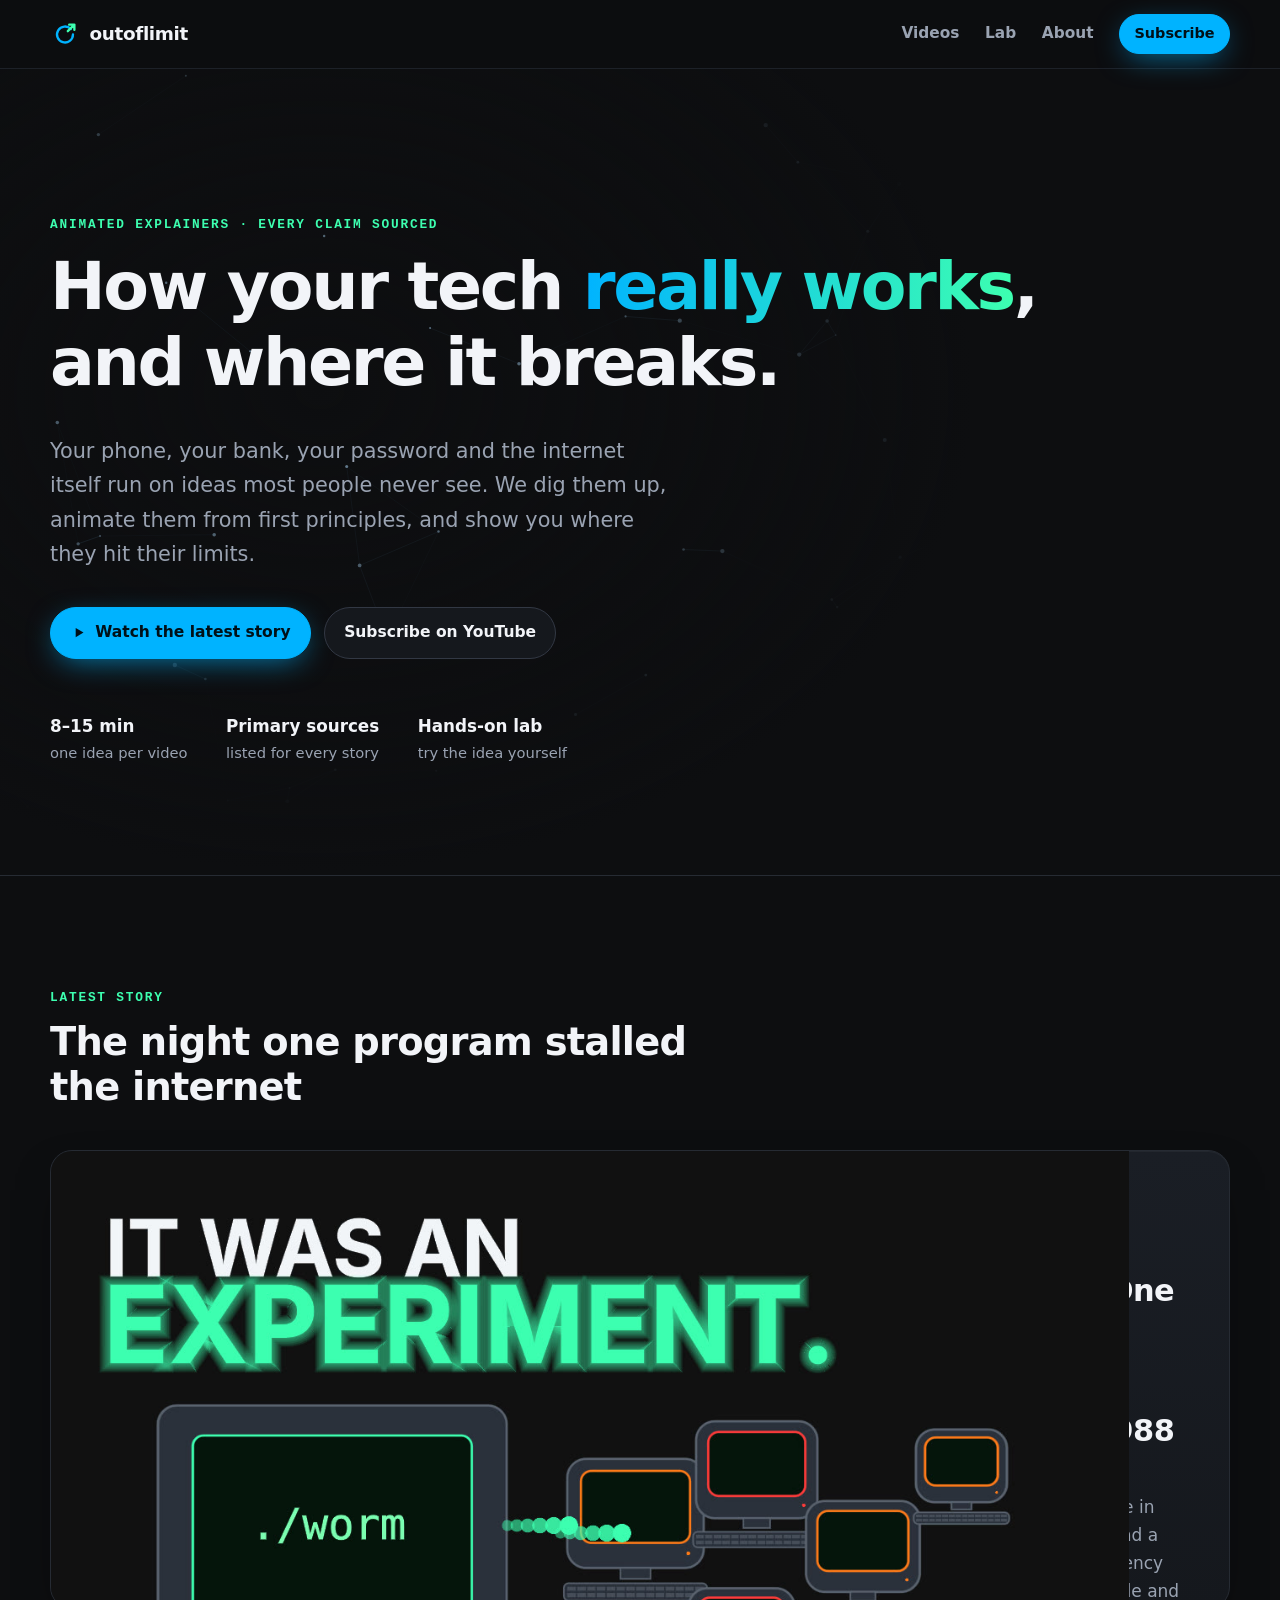
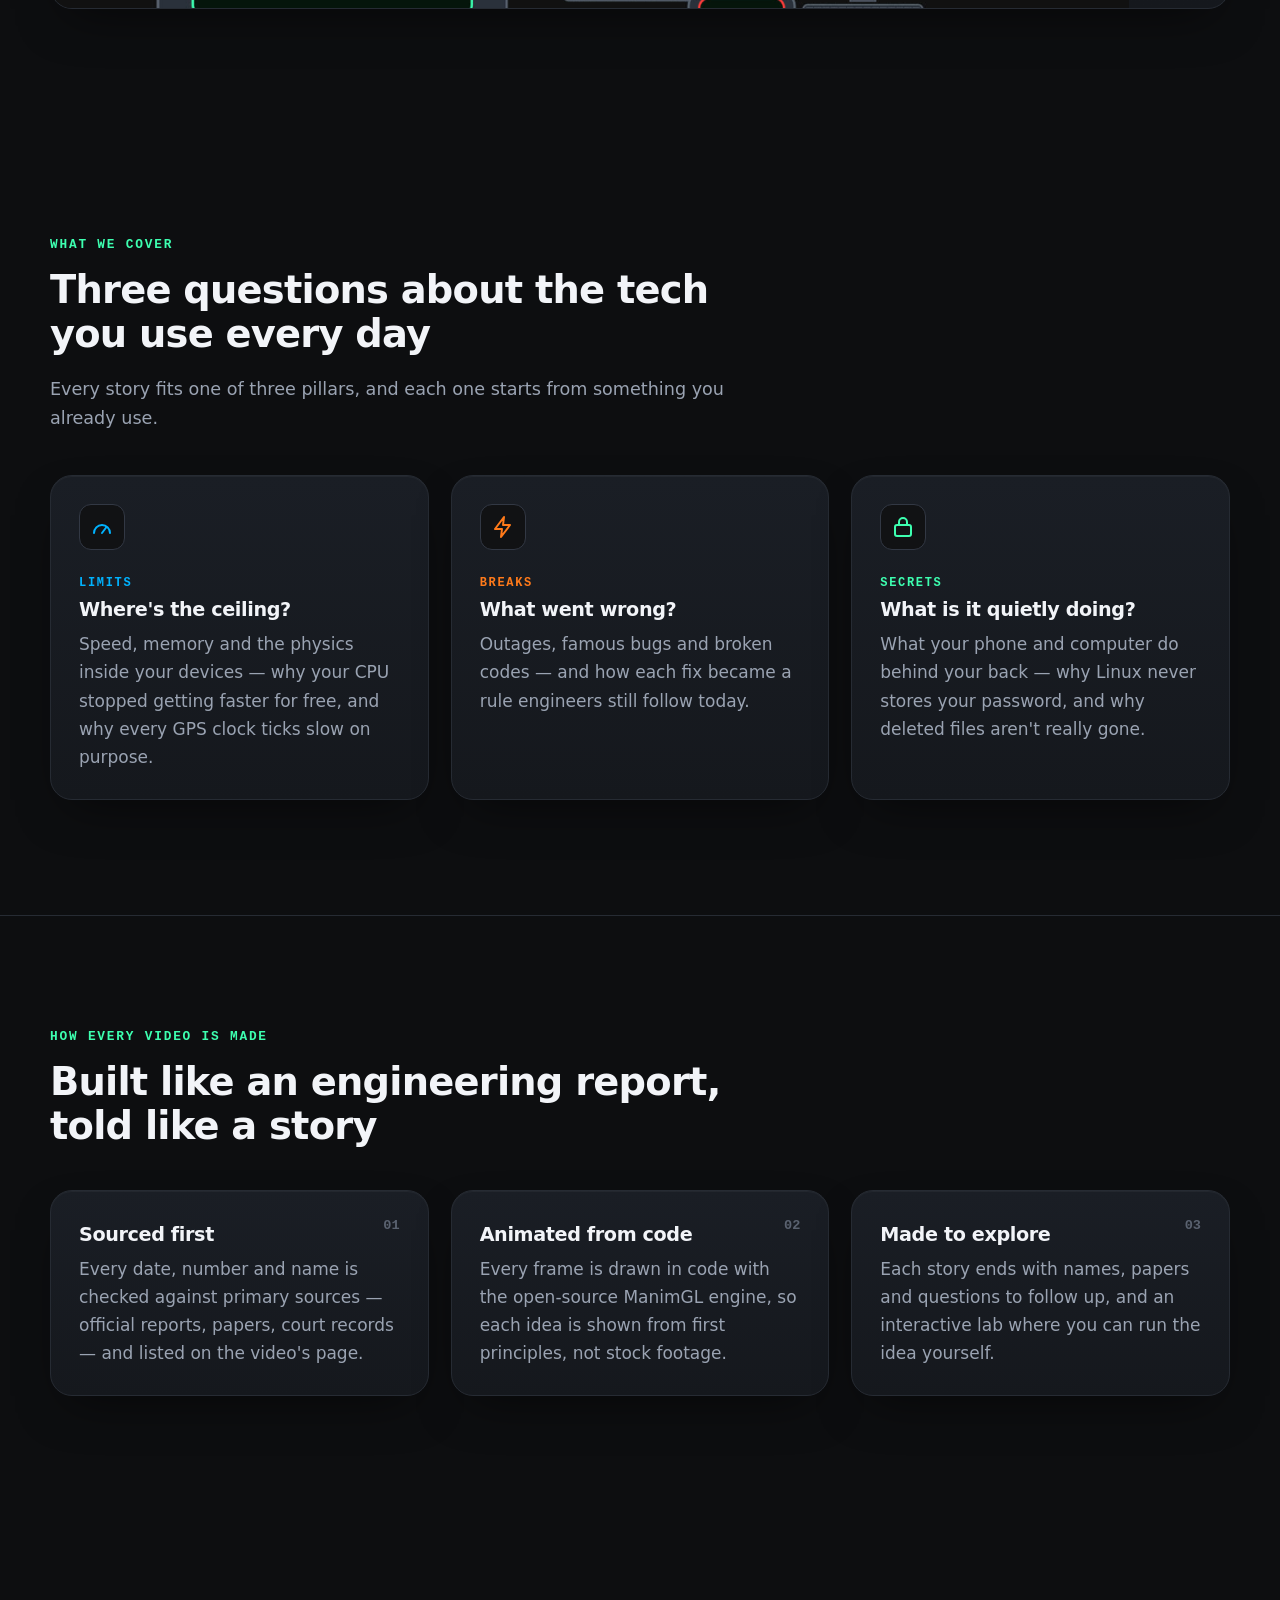
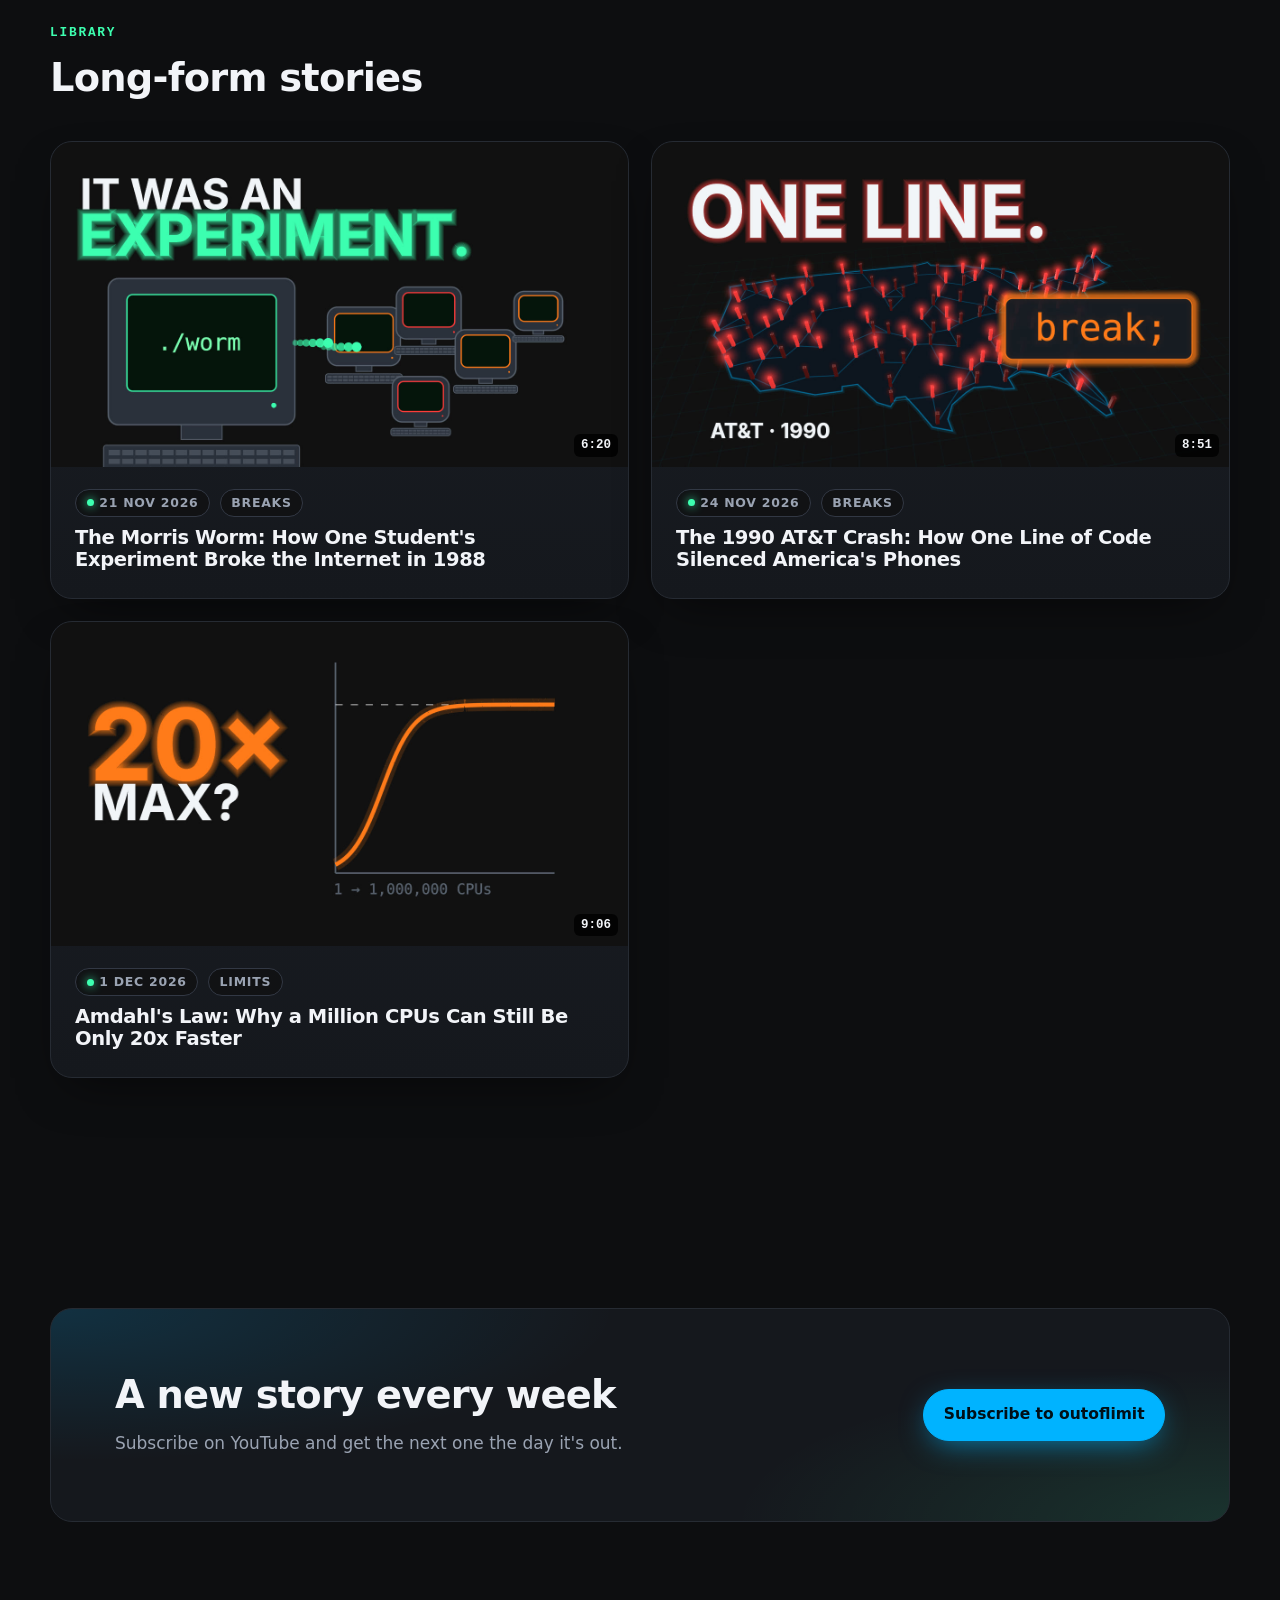
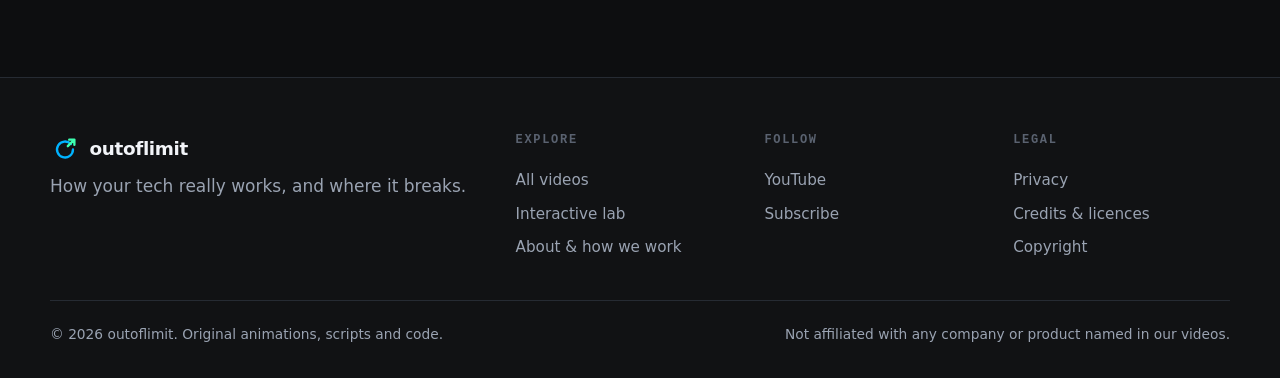
==== index.html @ a631a6a4 "Publish site" ====
<!doctype html>
<html lang="en">
  <head>
    <meta charset="UTF-8" />
    <meta name="viewport" content="width=device-width, initial-scale=1.0" />
    <title>outoflimit — How your tech really works, and where it breaks</title>
    <meta name="description" content="Animated explainers on the hidden ideas inside everyday technology: the limits, the famous breaks and the secrets your phone and computer keep. Every claim sourced." />
    <link rel="canonical" href="https://www.outoflimit.com/" />
    <link rel="icon" type="image/svg+xml" href="/favicon.svg" />
    <meta name="theme-color" content="#0d0e10" />
    <meta property="og:type" content="website" />
    <meta property="og:site_name" content="outoflimit" />
    <meta property="og:title" content="outoflimit — How your tech really works, and where it breaks" />
    <meta property="og:description" content="Animated explainers on the hidden ideas inside everyday technology. Every claim sourced." />
    <meta property="og:url" content="https://www.outoflimit.com/" />
    <meta property="og:image" content="https://www.outoflimit.com/img/morris-worm.jpg" />
    <meta name="twitter:card" content="summary_large_image" />
    <script type="application/ld+json">
      {"@context":"https://schema.org","@type":"Organization","name":"outoflimit","url":"https://www.outoflimit.com/","logo":"https://www.outoflimit.com/favicon.svg","sameAs":["https://www.youtube.com/@outoflimit-w5o"]}
    </script>
    <script type="module" crossorigin src="/assets/home-HXgfyc0m.js"></script>
    <link rel="modulepreload" crossorigin href="/assets/main-CP2kSuSw.js">
    <link rel="stylesheet" crossorigin href="/assets/main-CrU2tUvH.css">
  </head>
  <body data-section="home">
    <a class="skip" href="#main">Skip to content</a>
<header class="site-header">
  <div class="wrap header-row">
    <a class="brand" href="/" aria-label="outoflimit home">
      <svg class="brand-mark" viewBox="0 0 64 64" aria-hidden="true">
        <path d="M44.5 21.5A17 17 0 1 0 49 33" fill="none" stroke="currentColor" stroke-width="5" stroke-linecap="round"/>
        <path d="M38 26 52 12M41 12h11v11" fill="none" stroke="var(--mint)" stroke-width="5" stroke-linecap="round" stroke-linejoin="round"/>
      </svg>
      <span>outoflimit</span>
    </a>
    <button class="nav-toggle" aria-expanded="false" aria-controls="site-nav" aria-label="Menu">
      <span></span><span></span>
    </button>
    <nav id="site-nav" class="site-nav" aria-label="Main">
      <a href="/videos/" data-nav="videos">Videos</a>
      <a href="/videos/morris-worm/#lab" data-nav="lab">Lab</a>
      <a href="/about/" data-nav="about">About</a>
      <a class="btn btn-sm btn-primary" href="https://www.youtube.com/@outoflimit-w5o?sub_confirmation=1" rel="noopener" target="_blank">Subscribe</a>
    </nav>
  </div>
</header>

    <main id="main">
      <section class="hero">
        <canvas aria-hidden="true"></canvas>
        <div class="wrap">
          <span class="eyebrow">Animated explainers · Every claim sourced</span>
          <h1>How your tech <span class="accent">really works</span>,<br />and where it breaks.</h1>
          <p class="lead">Your phone, your bank, your password and the internet itself run on ideas most people never see. We dig them up, animate them from first principles, and show you where they hit their limits.</p>
          <div class="actions">
            <a class="btn btn-primary" href="/videos/morris-worm/">
              <svg viewBox="0 0 24 24" fill="currentColor" aria-hidden="true"><path d="M8 5.5v13l11-6.5z"/></svg>
              Watch the latest story
            </a>
            <a class="btn" href="https://www.youtube.com/@outoflimit-w5o?sub_confirmation=1" rel="noopener" target="_blank">Subscribe on YouTube</a>
          </div>
          <div class="hero-meta">
            <div><strong>8–15 min</strong>one idea per video</div>
            <div><strong>Primary sources</strong>listed for every story</div>
            <div><strong>Hands-on lab</strong>try the idea yourself</div>
          </div>
        </div>
      </section>

      <section class="divider" aria-labelledby="latest-h">
        <div class="wrap">
          <div class="section-head reveal">
            <span class="eyebrow">Latest story</span>
            <h2 id="latest-h">The night one program stalled the internet</h2>
          </div>
          <a class="card video-card feature reveal" href="/videos/morris-worm/">
            <div class="thumb">
              <img src="/img/morris-worm.jpg" width="1280" height="720" alt="Animated 1988 computer terminal spreading copies of the Morris worm across a network" />
              <span class="duration">6:20</span>
            </div>
            <div class="body">
              <div class="meta">
                <span class="chip"><span class="dot"></span><span data-release="2026-11-20T20:30:00Z" data-before="Premieres Fri 21 Nov" data-after="New">New</span></span>
                <span class="chip">Breaks</span>
              </div>
              <h3>The Morris Worm: How One Student's Experiment Broke the Internet in 1988</h3>
              <p>Four ways in, one careful-sounding rule — "one time in seven, stay anyway" — and a night that gave us emergency response teams, safer code and a new law.</p>
              <span class="btn btn-sm" style="align-self:flex-start">Read, watch &amp; try the simulator →</span>
            </div>
          </a>
        </div>
      </section>

      <section aria-labelledby="pillars-h">
        <div class="wrap">
          <div class="section-head reveal">
            <span class="eyebrow">What we cover</span>
            <h2 id="pillars-h">Three questions about the tech you use every day</h2>
            <p>Every story fits one of three pillars, and each one starts from something you already use.</p>
          </div>
          <div class="grid grid-3">
            <article class="card pillar-limits reveal">
              <div class="icon"><svg viewBox="0 0 24 24" fill="none" stroke="currentColor" stroke-width="2" stroke-linecap="round" aria-hidden="true"><path d="M4 18a8 8 0 1 1 16 0"/><path d="M12 18l4.5-6"/></svg></div>
              <span class="pillar-tag">Limits</span>
              <h3>Where's the ceiling?</h3>
              <p>Speed, memory and the physics inside your devices — why your CPU stopped getting faster for free, and why every GPS clock ticks slow on purpose.</p>
            </article>
            <article class="card pillar-breaks reveal">
              <div class="icon"><svg viewBox="0 0 24 24" fill="none" stroke="currentColor" stroke-width="2" stroke-linecap="round" stroke-linejoin="round" aria-hidden="true"><path d="M13 2 4 14h7l-1 8 9-12h-7z"/></svg></div>
              <span class="pillar-tag">Breaks</span>
              <h3>What went wrong?</h3>
              <p>Outages, famous bugs and broken codes — and how each fix became a rule engineers still follow today.</p>
            </article>
            <article class="card pillar-secrets reveal">
              <div class="icon"><svg viewBox="0 0 24 24" fill="none" stroke="currentColor" stroke-width="2" stroke-linecap="round" stroke-linejoin="round" aria-hidden="true"><rect x="4" y="10" width="16" height="11" rx="2"/><path d="M8 10V7a4 4 0 0 1 8 0v3"/></svg></div>
              <span class="pillar-tag">Secrets</span>
              <h3>What is it quietly doing?</h3>
              <p>What your phone and computer do behind your back — why Linux never stores your password, and why deleted files aren't really gone.</p>
            </article>
          </div>
        </div>
      </section>

      <section class="divider" aria-labelledby="method-h">
        <div class="wrap">
          <div class="section-head reveal">
            <span class="eyebrow">How every video is made</span>
            <h2 id="method-h">Built like an engineering report, told like a story</h2>
          </div>
          <div class="grid grid-3 steps">
            <article class="card reveal">
              <h3>Sourced first</h3>
              <p>Every date, number and name is checked against primary sources — official reports, papers, court records — and listed on the video's page.</p>
            </article>
            <article class="card reveal">
              <h3>Animated from code</h3>
              <p>Every frame is drawn in code with the open-source ManimGL engine, so each idea is shown from first principles, not stock footage.</p>
            </article>
            <article class="card reveal">
              <h3>Made to explore</h3>
              <p>Each story ends with names, papers and questions to follow up, and an interactive lab where you can run the idea yourself.</p>
            </article>
          </div>
        </div>
      </section>

      <section aria-labelledby="library-h">
        <div class="wrap">
          <div class="section-head reveal">
            <span class="eyebrow">Library</span>
            <h2 id="library-h">Long-form stories</h2>
          </div>
          <div class="grid grid-2">
            <a class="card video-card reveal" href="/videos/morris-worm/">
              <div class="thumb"><img src="/img/morris-worm.jpg" width="1280" height="720" alt="The Morris Worm thumbnail" loading="lazy" /><span class="duration">6:20</span></div>
              <div class="body">
                <div class="meta"><span class="chip"><span class="dot"></span><span data-release="2026-11-20T20:30:00Z" data-before="Premieres Fri 21 Nov" data-after="21 Nov 2026">21 Nov 2026</span></span><span class="chip">Breaks</span></div>
                <h3>The Morris Worm: How One Student's Experiment Broke the Internet in 1988</h3>
              </div>
            </a>
            <a class="card video-card reveal" href="/videos/att-1990-crash/">
              <div class="thumb"><img src="/img/att-1990-crash.jpg" width="1280" height="720" alt="The 1990 AT&amp;T crash thumbnail" loading="lazy" /><span class="duration">8:51</span></div>
              <div class="body">
                <div class="meta"><span class="chip"><span class="dot"></span><span data-release="2026-11-23T20:30:00Z" data-before="Premieres Tue 24 Nov" data-after="24 Nov 2026">24 Nov 2026</span></span><span class="chip">Breaks</span></div>
                <h3>The 1990 AT&amp;T Crash: How One Line of Code Silenced America's Phones</h3>
              </div>
            </a>
            <a class="card video-card reveal" href="/videos/amdahl-gustafson/">
              <div class="thumb"><img src="/img/amdahl-gustafson.jpg" width="1280" height="720" alt="Amdahl's Law thumbnail: 20x max?" loading="lazy" /><span class="duration">9:06</span></div>
              <div class="body">
                <div class="meta"><span class="chip"><span class="dot"></span><span data-release="2026-11-30T20:30:00Z" data-before="Premieres Tue 1 Dec" data-after="1 Dec 2026">1 Dec 2026</span></span><span class="chip">Limits</span></div>
                <h3>Amdahl's Law: Why a Million CPUs Can Still Be Only 20x Faster</h3>
              </div>
            </a>
          </div>
        </div>
      </section>

      <section>
        <div class="wrap">
          <div class="cta-band reveal">
            <div>
              <h2>A new story every week</h2>
              <p>Subscribe on YouTube and get the next one the day it's out.</p>
            </div>
            <a class="btn btn-primary" href="https://www.youtube.com/@outoflimit-w5o?sub_confirmation=1" rel="noopener" target="_blank">Subscribe to outoflimit</a>
          </div>
        </div>
      </section>
    </main>
    <footer class="site-footer">
  <div class="wrap footer-grid">
    <div>
      <a class="brand" href="/">
        <svg class="brand-mark" viewBox="0 0 64 64" aria-hidden="true">
          <path d="M44.5 21.5A17 17 0 1 0 49 33" fill="none" stroke="currentColor" stroke-width="5" stroke-linecap="round"/>
          <path d="M38 26 52 12M41 12h11v11" fill="none" stroke="var(--mint)" stroke-width="5" stroke-linecap="round" stroke-linejoin="round"/>
        </svg>
        <span>outoflimit</span>
      </a>
      <p class="muted">How your tech really works, and where it breaks.</p>
    </div>
    <nav aria-label="Explore">
      <h2 class="footer-h">Explore</h2>
      <a href="/videos/">All videos</a>
      <a href="/videos/morris-worm/#lab">Interactive lab</a>
      <a href="/about/">About &amp; how we work</a>
    </nav>
    <nav aria-label="Follow">
      <h2 class="footer-h">Follow</h2>
      <a href="https://www.youtube.com/@outoflimit-w5o" rel="noopener" target="_blank">YouTube</a>
      <a href="https://www.youtube.com/@outoflimit-w5o?sub_confirmation=1" rel="noopener" target="_blank">Subscribe</a>
    </nav>
    <nav aria-label="Legal">
      <h2 class="footer-h">Legal</h2>
      <a href="/legal/#privacy">Privacy</a>
      <a href="/legal/#credits">Credits &amp; licences</a>
      <a href="/legal/#copyright">Copyright</a>
    </nav>
  </div>
  <div class="wrap footer-base">
    <span>© <span data-year>2026</span> outoflimit. Original animations, scripts and code.</span>
    <span class="muted">Not affiliated with any company or product named in our videos.</span>
  </div>
</footer>

  </body>
</html>
---- assets/main-CrU2tUvH.css ----
:root{--bg:#0d0e10;--bg-2:#111214;--panel:#15181d;--panel-2:#1a1e25;--line:#262b33;--line-2:#323844;--text:#f2f4f8;--muted:#9aa3b2;--dim:#5a6270;--blue:#00b3ff;--orange:#ff7a1a;--mint:#3dffb0;--brass:#d4a64a;--red:#ff4d5e;--radius:14px;--radius-lg:22px;--wrap:1180px;--font:Inter, ui-sans-serif, system-ui, -apple-system, "Segoe UI", Roboto, "Helvetica Neue", Arial, sans-serif;--mono:ui-monospace, "SF Mono", "Cascadia Code", "Segoe UI Mono", Menlo, Consolas, monospace;--shadow:0 1px 0 #ffffff0a inset, 0 20px 50px -20px #0009;--lightningcss-light: ;--lightningcss-dark:initial;color-scheme:dark}*,:before,:after{box-sizing:border-box}html{scroll-behavior:smooth;-webkit-text-size-adjust:100%}@media (prefers-reduced-motion:reduce){html{scroll-behavior:auto}}body{background:var(--bg);color:var(--text);font:400 17px/1.65 var(--font);-webkit-font-smoothing:antialiased;text-rendering:optimizelegibility;margin:0}img{max-width:100%;height:auto;display:block}a{color:inherit;-webkit-text-decoration-color:color-mix(in srgb, var(--blue) 60%, transparent);text-decoration-color:color-mix(in srgb, var(--blue) 60%, transparent);text-underline-offset:3px}a:hover{color:var(--blue)}:focus-visible{outline:2px solid var(--blue);outline-offset:3px;border-radius:6px}h1,h2,h3{letter-spacing:-.02em;margin:0 0 .5em;line-height:1.15}h1{letter-spacing:-.035em;font-size:clamp(2.3rem,5.2vw,4.2rem);font-weight:800}h2{font-size:clamp(1.7rem,3vw,2.4rem);font-weight:750}h3{font-size:1.2rem;font-weight:700}p{margin:0 0 1em}.muted{color:var(--muted)}.wrap{width:min(100% - 40px, var(--wrap));margin-inline:auto}.narrow{width:min(100% - 40px,760px);margin-inline:auto}.skip{background:var(--blue);color:#000;z-index:100;border-radius:8px;padding:8px 14px;position:absolute;top:8px;left:-999px}.skip:focus{left:12px}.btn{border:1px solid var(--line-2);background:var(--panel);color:var(--text);cursor:pointer;border-radius:999px;align-items:center;gap:.5em;padding:.8em 1.25em;font-size:.97rem;font-weight:650;text-decoration:none;transition:transform .15s,background .15s,border-color .15s,box-shadow .15s;display:inline-flex}.btn:hover{color:var(--text);border-color:var(--dim);transform:translateY(-1px)}.btn-primary{background:var(--blue);border-color:var(--blue);color:#001018;box-shadow:0 8px 30px -8px color-mix(in srgb, var(--blue) 70%, transparent)}.btn-primary:hover{color:#001018;background:#33c4ff}.btn-sm{padding:.5em 1em;font-size:.9rem}.btn svg{width:1.1em;height:1.1em}.chip{font:600 .78rem/1 var(--font);letter-spacing:.06em;text-transform:uppercase;border:1px solid var(--line-2);color:var(--muted);background:var(--bg-2);border-radius:999px;align-items:center;gap:.45em;padding:.55em .85em;display:inline-flex}.chip .dot{background:var(--mint);width:7px;height:7px;box-shadow:0 0 10px var(--mint);border-radius:50%}.chip.is-soon .dot{background:var(--orange);box-shadow:0 0 10px var(--orange)}.eyebrow{font:700 .8rem/1 var(--mono);letter-spacing:.14em;text-transform:uppercase;color:var(--mint);margin-bottom:1rem;display:block}.site-header{z-index:50;background:color-mix(in srgb, var(--bg) 78%, transparent);-webkit-backdrop-filter:saturate(140%)blur(14px);border-bottom:1px solid color-mix(in srgb, var(--line) 70%, transparent);position:sticky;top:0}.header-row{justify-content:space-between;align-items:center;height:68px;display:flex}.brand{letter-spacing:-.02em;color:var(--text);align-items:center;gap:.6rem;font-size:1.15rem;font-weight:800;text-decoration:none;display:inline-flex}.brand:hover{color:var(--text)}.brand-mark{width:30px;height:30px;color:var(--blue)}.site-nav{align-items:center;gap:1.6rem;display:flex}.site-nav a:not(.btn){color:var(--muted);font-size:.96rem;font-weight:600;text-decoration:none}.site-nav a:not(.btn):hover,.site-nav a[aria-current=page]{color:var(--text)}.nav-toggle{cursor:pointer;background:0 0;border:0;width:42px;height:42px;display:none}.nav-toggle span{background:var(--text);width:22px;height:2px;margin:6px auto;transition:transform .2s;display:block}@media (width<=760px){.nav-toggle{display:block}.site-nav{background:var(--bg);border-bottom:1px solid var(--line);flex-direction:column;align-items:stretch;gap:0;padding:8px 20px 20px;display:none;position:absolute;inset:68px 0 auto}.site-nav.open{display:flex}.site-nav a:not(.btn){border-bottom:1px solid var(--line);padding:14px 4px}.site-nav .btn{justify-content:center;margin-top:14px}.nav-toggle[aria-expanded=true] span:first-child{transform:translateY(4px)rotate(45deg)}.nav-toggle[aria-expanded=true] span:last-child{transform:translateY(-4px)rotate(-45deg)}}section{padding:clamp(64px,9vw,120px) 0}.section-head{max-width:680px;margin-bottom:2.6rem}.section-head p{color:var(--muted);font-size:1.1rem}.divider{border-top:1px solid var(--line)}.hero{isolation:isolate;padding:clamp(80px,12vw,150px) 0 clamp(70px,9vw,110px);position:relative;overflow:hidden}.hero canvas{z-index:-1;opacity:.9;width:100%;height:100%;position:absolute;inset:0}.hero:after{content:"";z-index:-1;background:radial-gradient(60% 70% at 25% 40%, transparent 0, var(--bg) 85%), linear-gradient(to bottom, transparent 60%, var(--bg));position:absolute;inset:0}.hero h1 .accent{background:linear-gradient(90deg, var(--blue), var(--mint));color:#0000;-webkit-background-clip:text;background-clip:text}.hero .lead{color:var(--muted);max-width:620px;margin:1.2rem 0 2.2rem;font-size:clamp(1.1rem,1.7vw,1.3rem)}.hero .actions{flex-wrap:wrap;gap:.8rem;display:flex}.hero-meta{color:var(--muted);flex-wrap:wrap;gap:2.4rem;margin-top:3.4rem;font-size:.92rem;display:flex}.hero-meta strong{color:var(--text);font-size:1.05rem;display:block}.grid{gap:22px;display:grid}.grid-3{grid-template-columns:repeat(3,1fr)}.grid-2{grid-template-columns:repeat(2,1fr)}@media (width<=900px){.grid-3,.grid-2{grid-template-columns:1fr}}.card{background:linear-gradient(180deg, var(--panel-2), var(--panel));border:1px solid var(--line);border-radius:var(--radius-lg);box-shadow:var(--shadow);padding:28px;position:relative}.card h3{margin-top:.3rem}.card p{color:var(--muted);margin:0}.card .icon{border:1px solid var(--line-2);background:var(--bg-2);border-radius:12px;place-items:center;width:46px;height:46px;margin-bottom:1rem;display:grid}.card .icon svg{width:24px;height:24px}.pillar-limits .icon{color:var(--blue)}.pillar-breaks .icon{color:var(--orange)}.pillar-secrets .icon{color:var(--mint)}.pillar-tag{font:700 .75rem/1 var(--mono);letter-spacing:.14em;text-transform:uppercase}.pillar-limits .pillar-tag{color:var(--blue)}.pillar-breaks .pillar-tag{color:var(--orange)}.pillar-secrets .pillar-tag{color:var(--mint)}.video-card{color:var(--text);flex-direction:column;padding:0;text-decoration:none;transition:transform .2s,border-color .2s;display:flex;overflow:hidden}a.video-card:hover{border-color:var(--line-2);color:var(--text);transform:translateY(-3px)}.video-card .thumb{aspect-ratio:16/9;background:#000;position:relative}.video-card .thumb img{object-fit:cover;width:100%;height:100%}.video-card .thumb .duration{font:600 .78rem/1 var(--mono);background:#000c;border-radius:6px;padding:5px 7px;position:absolute;bottom:10px;right:10px}.video-card .body{flex-direction:column;flex:1;gap:.6rem;padding:22px 24px 26px;display:flex}.video-card h3{margin:0;font-size:1.22rem}.video-card .meta{flex-wrap:wrap;align-items:center;gap:.6rem;display:flex}.feature{grid-template-columns:1.25fr 1fr;gap:0;padding:0;display:grid;overflow:hidden}.feature .thumb{aspect-ratio:16/9;height:100%}.feature .thumb img{object-fit:cover;width:100%;height:100%}.feature .body{flex-direction:column;justify-content:center;gap:1rem;padding:clamp(26px,4vw,44px);display:flex}.feature h3{margin:0;font-size:clamp(1.4rem,2.4vw,1.9rem)}@media (width<=900px){.feature{grid-template-columns:1fr}}.steps{counter-reset:step}.steps .card:before{counter-increment:step;content:"0" counter(step);font:700 .85rem/1 var(--mono);color:var(--dim);position:absolute;top:28px;right:28px}.cta-band{border:1px solid var(--line);border-radius:var(--radius-lg);background:radial-gradient(80% 120% at 0% 0%, color-mix(in srgb, var(--blue) 16%, transparent), transparent 60%), radial-gradient(70% 120% at 100% 100%, color-mix(in srgb, var(--mint) 12%, transparent), transparent 60%), var(--panel);flex-wrap:wrap;justify-content:space-between;align-items:center;gap:1.6rem;padding:clamp(36px,6vw,64px);display:flex}.cta-band h2{margin:0 0 .3em}.cta-band p{color:var(--muted);margin:0}.crumbs{color:var(--muted);margin-bottom:1.4rem;font-size:.9rem}.crumbs a{color:var(--muted)}.article-head{padding:clamp(48px,7vw,84px) 0 28px}.article-head .meta{flex-wrap:wrap;gap:.6rem;margin-top:1.2rem;display:flex}.player{aspect-ratio:16/9;border-radius:var(--radius-lg);border:1px solid var(--line);box-shadow:var(--shadow);background:#000;position:relative;overflow:hidden}.player img,.player iframe{object-fit:cover;border:0;width:100%;height:100%;position:absolute;inset:0}.player .play{cursor:pointer;color:#fff;background:linear-gradient(#0000001a,#0000008c);border:0;place-items:center;width:100%;display:grid;position:absolute;inset:0}.player .play-inner{flex-direction:column;align-items:center;gap:.8rem;font-weight:650;display:flex}.player .play-icon{background:var(--blue);width:78px;height:78px;box-shadow:0 0 0 10px color-mix(in srgb, var(--blue) 25%, transparent);border-radius:50%;place-items:center;transition:transform .2s;display:grid}.player .play:hover .play-icon{transform:scale(1.06)}.player .play-icon svg{color:#001018;width:30px;height:30px;margin-left:4px}.player .note{color:#d7dbe2;text-shadow:0 1px 2px #000;text-align:center;background:#0000008c;border-radius:999px;max-width:90%;padding:6px 12px;font-size:.85rem;font-weight:500}@media (width<=560px){.player .play-icon{width:60px;height:60px}.player .note{font-size:.74rem}}.prose{font-size:1.08rem}.prose h2{margin-top:2.6rem}.prose p{color:#d6dae2}.toc{border:1px solid var(--line);border-radius:var(--radius);margin:0;padding:0;list-style:none;overflow:hidden}.toc li+li{border-top:1px solid var(--line)}.toc a{color:var(--text);gap:1rem;padding:14px 18px;text-decoration:none;display:flex}.toc a:hover{background:var(--panel);color:var(--text)}.toc.is-soon a{cursor:default;color:var(--muted)}.toc.is-soon a:hover{color:var(--muted);background:0 0}.toc-note{margin-top:.6rem;font-size:.9rem}.toc time{font:600 .92rem/1.6 var(--mono);color:var(--blue);min-width:3.4em}.figure{margin:2rem 0}.figure img{border-radius:var(--radius);border:1px solid var(--line)}.figure figcaption{color:var(--muted);margin-top:.6rem;font-size:.88rem}.callout{border:1px solid var(--line);border-left:3px solid var(--mint);background:var(--panel);border-radius:var(--radius);margin:1.6rem 0;padding:18px 22px}.callout p:last-child{margin:0}.sources{padding-left:1.2em}.sources li{color:#d6dae2;margin-bottom:.7rem}.sources .why{color:var(--muted);font-size:.92rem;display:block}details.transcript{border:1px solid var(--line);border-radius:var(--radius);background:var(--panel)}details.transcript summary{cursor:pointer;justify-content:space-between;padding:16px 20px;font-weight:650;list-style:none;display:flex}details.transcript summary:after{content:"+";color:var(--muted);font-size:1.3rem;line-height:1}details.transcript[open] summary:after{content:"–"}details.transcript .inner{color:#cdd2db;padding:0 22px 18px}details.transcript .inner p{margin:0 0 .85em}.lab{border:1px solid var(--line);border-radius:var(--radius-lg);background:var(--panel);box-shadow:var(--shadow);overflow:hidden}.lab-top{border-bottom:1px solid var(--line);flex-wrap:wrap;justify-content:space-between;align-items:center;gap:1rem;padding:16px 20px;display:flex}.lab-title{font:700 .85rem/1 var(--mono);letter-spacing:.1em;text-transform:uppercase;color:var(--mint)}.lab-stage{aspect-ratio:16/8;background:radial-gradient(80% 90%,#12161c,#0b0c0e);position:relative}.lab-stage canvas{width:100%;height:100%;position:absolute;inset:0}.lab-controls{border-top:1px solid var(--line);grid-template-columns:1.4fr 1fr;gap:18px;padding:18px 20px 20px;display:grid}@media (width<=760px){.lab-controls{grid-template-columns:1fr}.lab-stage{aspect-ratio:4/3}}.seg{flex-wrap:wrap;gap:6px;display:flex}.seg button{font:600 .88rem/1 var(--font);border:1px solid var(--line-2);background:var(--bg-2);color:var(--muted);cursor:pointer;border-radius:10px;padding:.7em .95em}.seg button[aria-pressed=true]{color:#001018;background:var(--mint);border-color:var(--mint)}.lab-label{color:var(--muted);margin-bottom:8px;font-size:.82rem;display:block}.stats{grid-template-columns:repeat(3,1fr);gap:8px;display:grid}.stat{background:var(--bg-2);border:1px solid var(--line);border-radius:10px;padding:10px 12px}.stat b{font:700 1.25rem/1.2 var(--mono);display:block}.stat span{color:var(--muted);font-size:.78rem}.stat.warn b{color:var(--orange)}.stat.bad b{color:var(--red)}.lab-actions{gap:8px;display:flex}.lab-label b{color:var(--text);font-family:var(--mono)}input.range{width:100%;accent-color:var(--mint);height:28px;margin:2px 0 0}pre.steps{background:var(--bg-2);border:1px solid var(--line);font:500 .86rem/1.6 var(--mono);color:var(--text);white-space:pre-wrap;overflow-wrap:anywhere;border-radius:10px;margin:14px 0 0;padding:12px 14px}.legal h2{margin-top:2.8rem;scroll-margin-top:90px}.legal p,.legal li{color:#d0d5dd}.notfound{text-align:center;place-items:center;min-height:60vh;display:grid}.reveal{opacity:0;transition:opacity .7s,transform .7s;transform:translateY(16px)}.reveal.in{opacity:1;transform:none}@media (prefers-reduced-motion:reduce){.reveal{opacity:1;transition:none;transform:none}}.site-footer{border-top:1px solid var(--line);background:var(--bg-2);margin-top:40px;padding-top:56px}.footer-grid{grid-template-columns:2fr 1fr 1fr 1fr;gap:32px;padding-bottom:40px;display:grid}.footer-grid nav{flex-direction:column;gap:.55rem;display:flex}.footer-grid nav a{color:var(--muted);font-size:.95rem;text-decoration:none}.footer-grid nav a:hover{color:var(--text)}.footer-h{font:700 .75rem/1 var(--mono);letter-spacing:.14em;text-transform:uppercase;color:var(--dim);margin-bottom:.8rem}.footer-base{border-top:1px solid var(--line);color:var(--muted);flex-wrap:wrap;justify-content:space-between;gap:12px;padding:22px 0 32px;font-size:.86rem;display:flex}@media (width<=760px){.footer-grid{grid-template-columns:1fr 1fr}.footer-grid>div:first-child{grid-column:1/-1}}
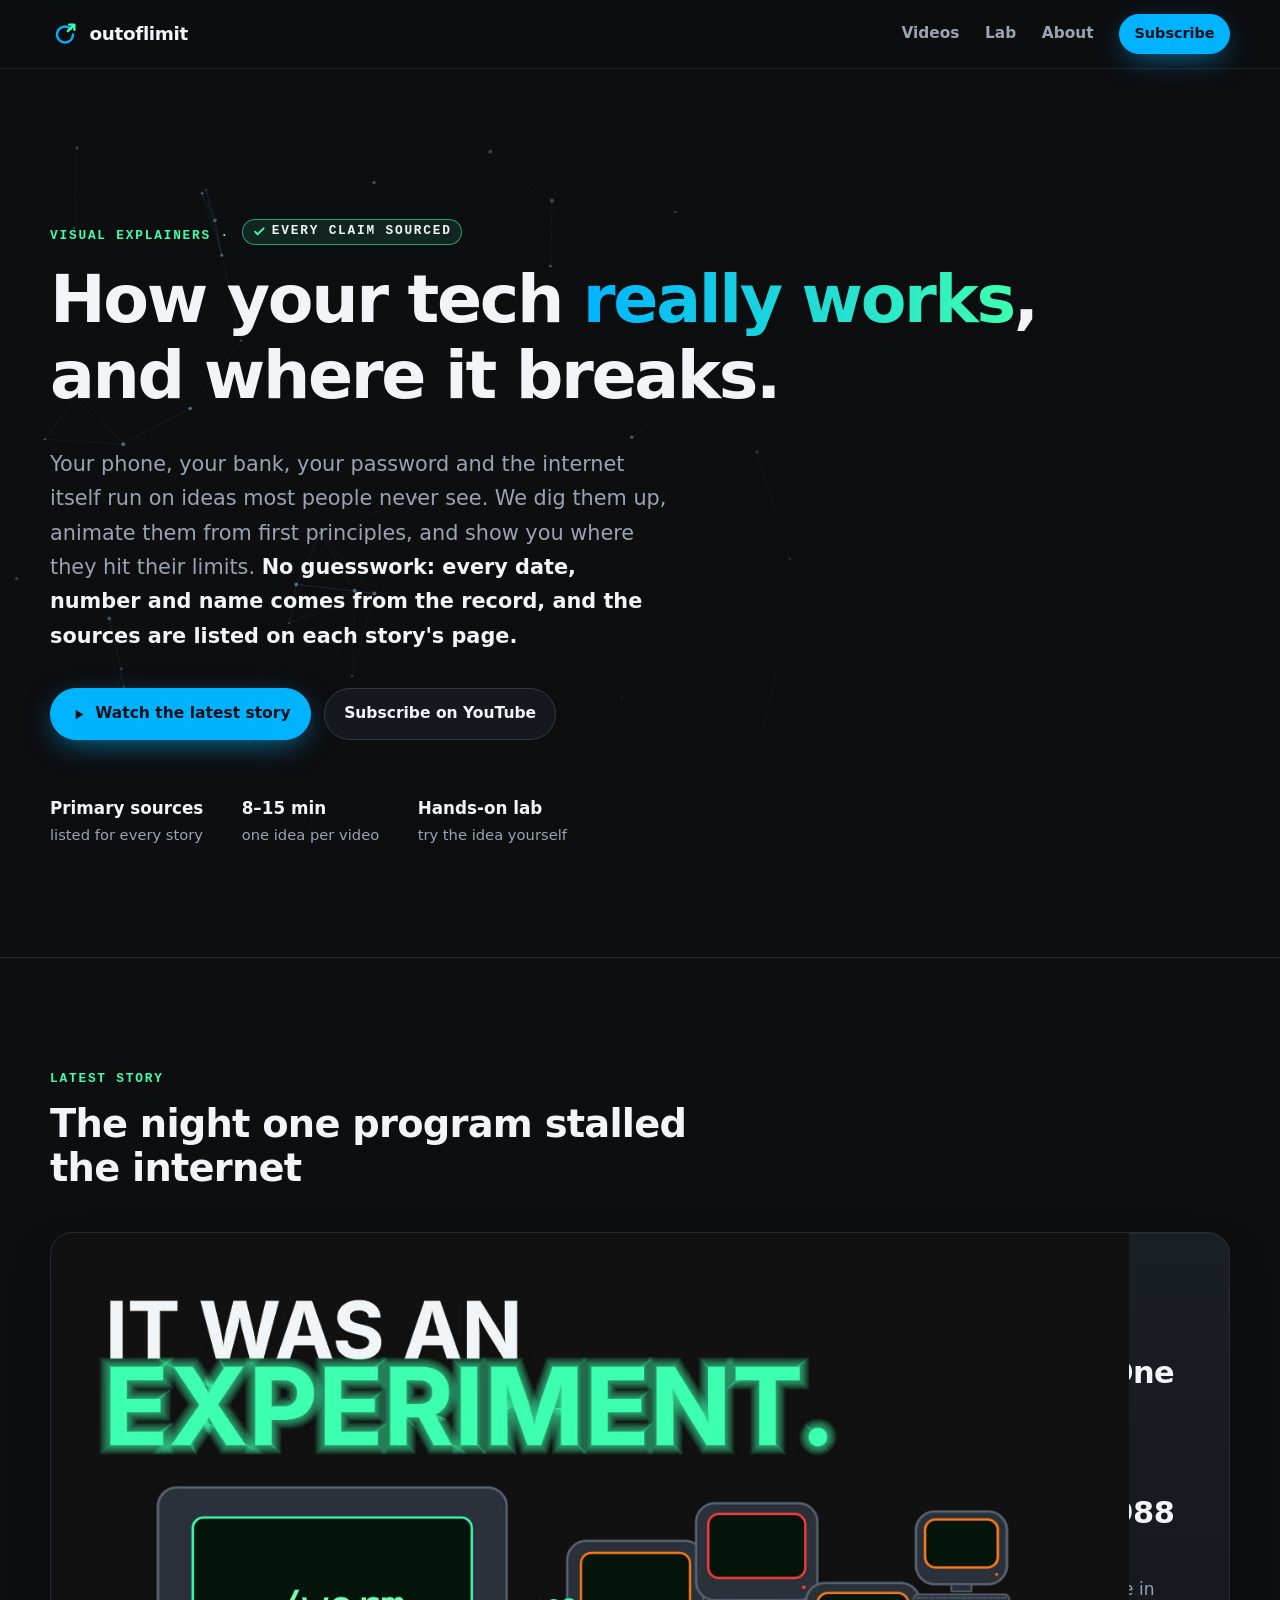
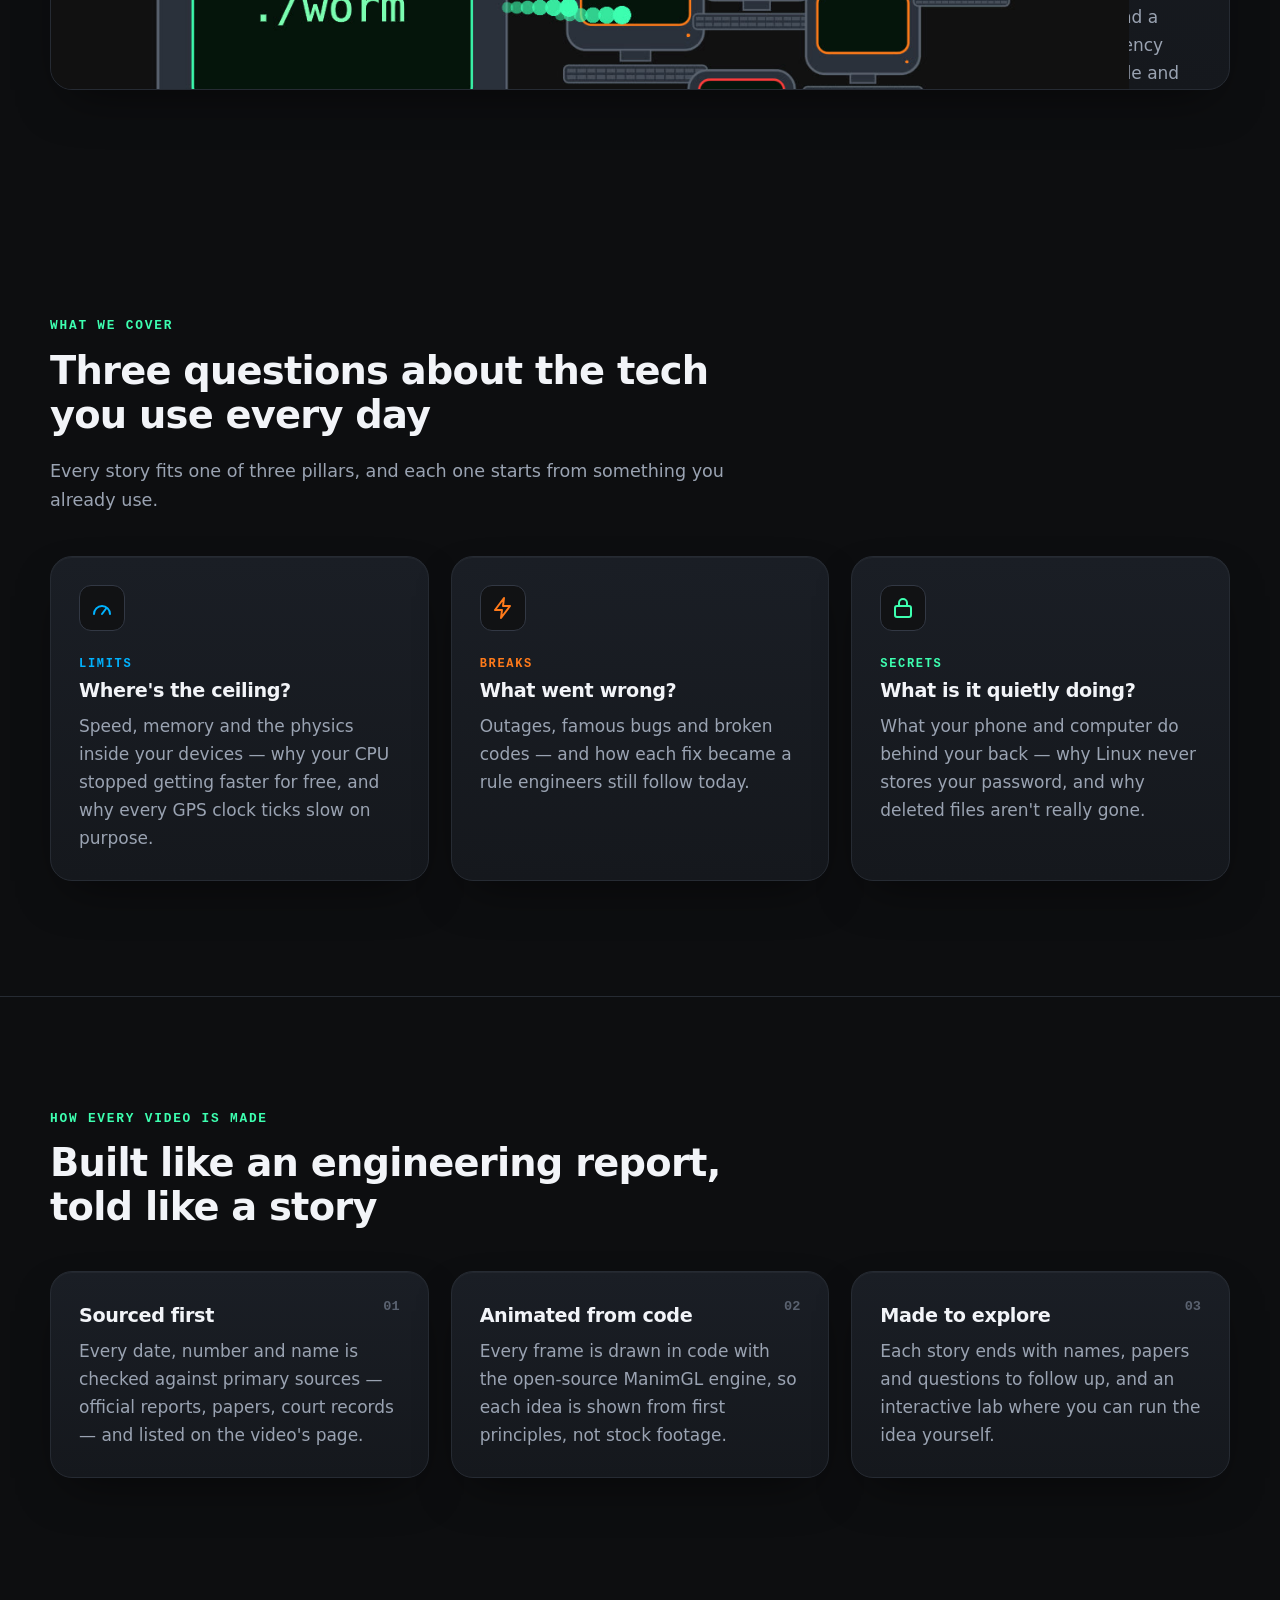
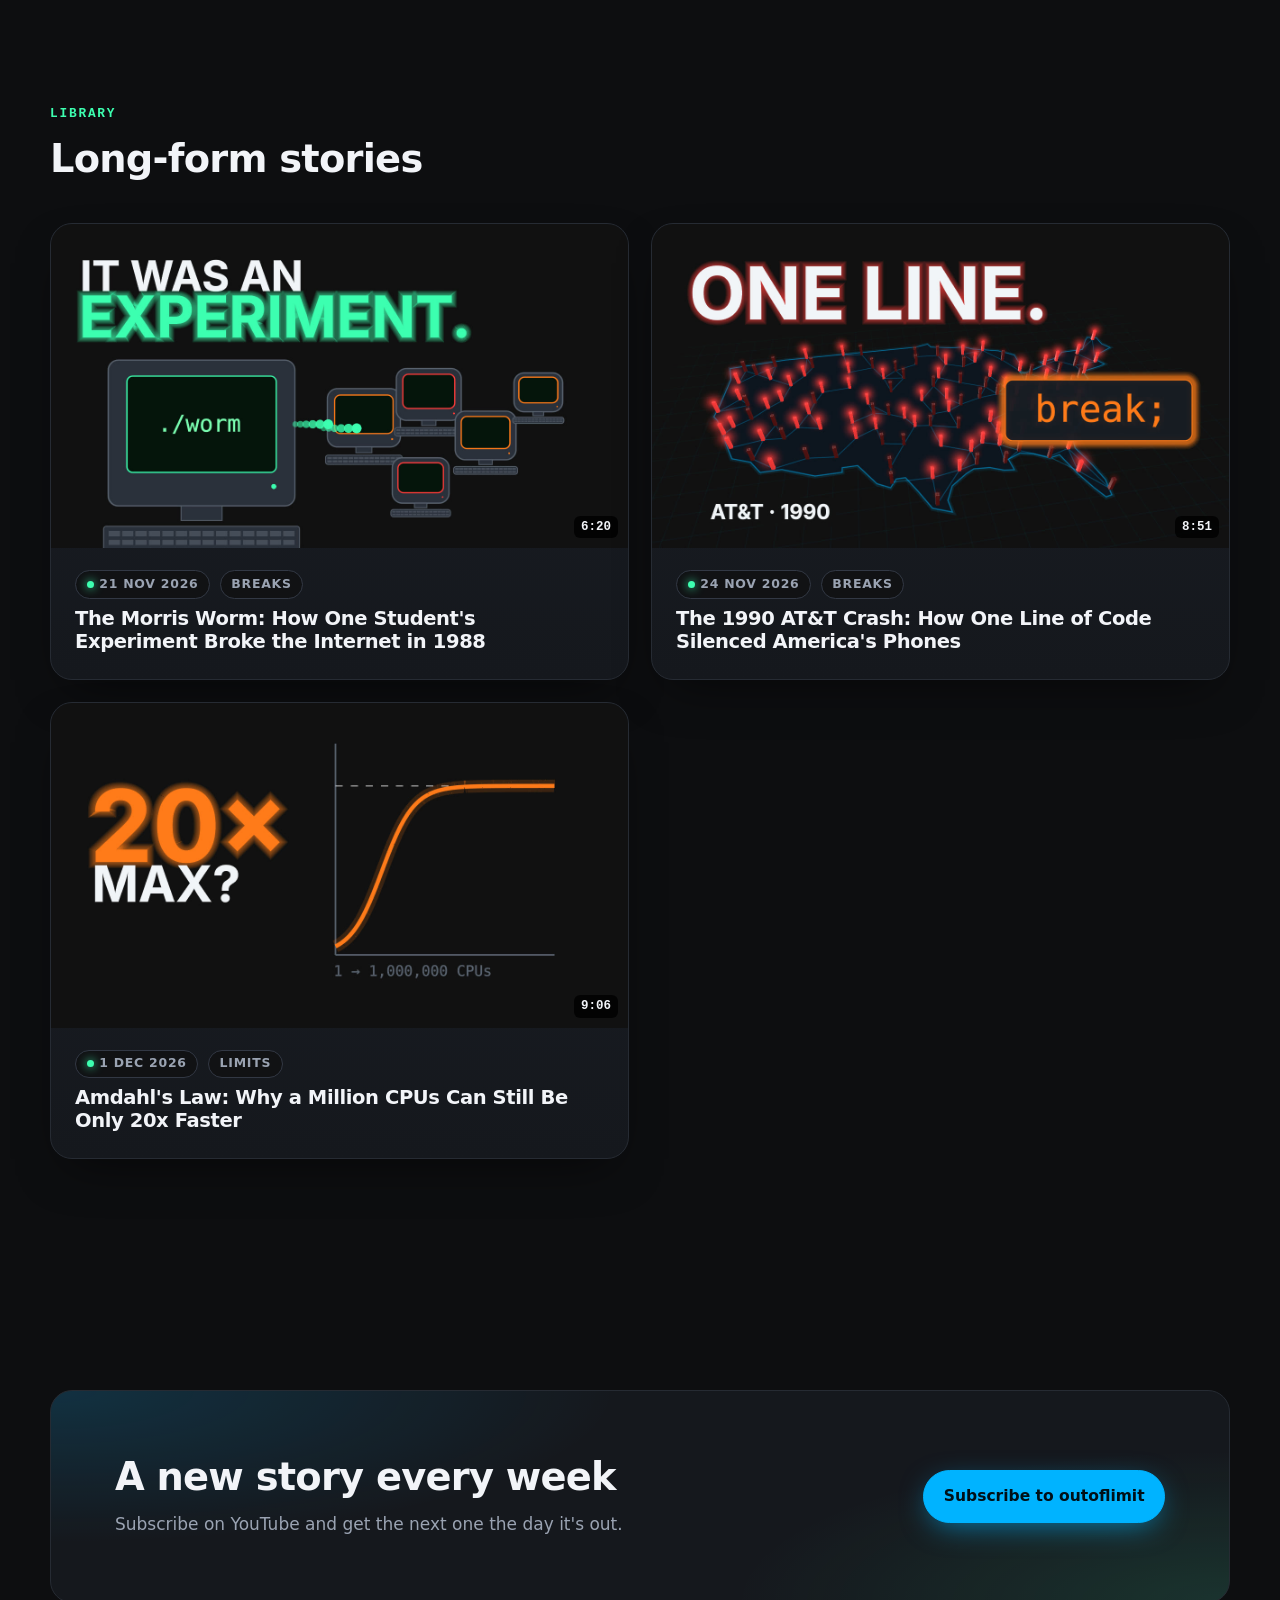
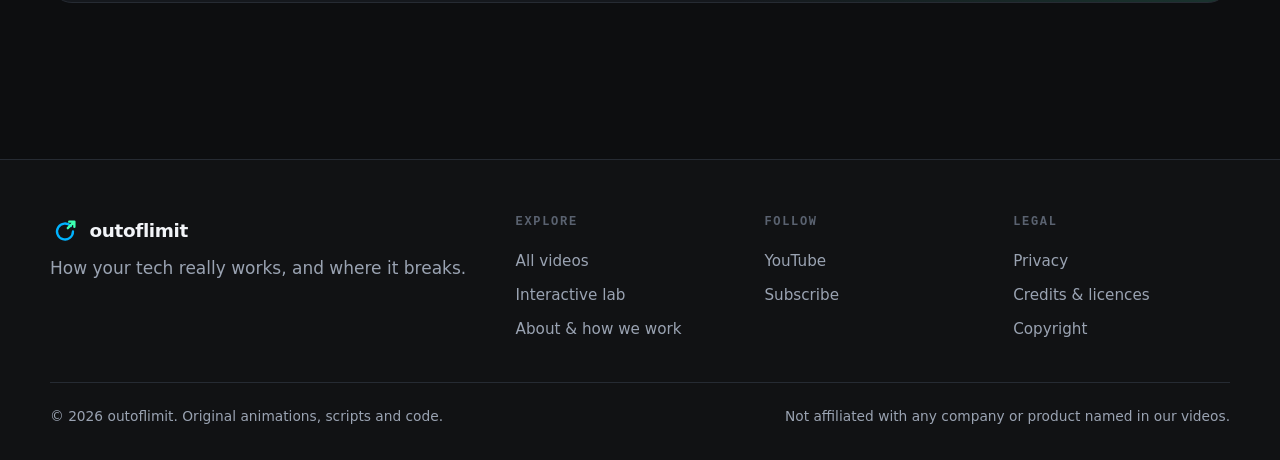
==== commit 82fc2dd1: "Publish site" ====
--- a/index.html
+++ b/index.html
@@ -4,23 +4,23 @@
     <meta charset="UTF-8" />
     <meta name="viewport" content="width=device-width, initial-scale=1.0" />
     <title>outoflimit — How your tech really works, and where it breaks</title>
-    <meta name="description" content="Animated explainers on the hidden ideas inside everyday technology: the limits, the famous breaks and the secrets your phone and computer keep. Every claim sourced." />
+    <meta name="description" content="Visual explainers on the hidden ideas inside everyday technology: the limits, the famous breaks and the secrets your phone and computer keep. Told as it happened, every claim sourced from primary records." />
     <link rel="canonical" href="https://www.outoflimit.com/" />
     <link rel="icon" type="image/svg+xml" href="/favicon.svg" />
     <meta name="theme-color" content="#0d0e10" />
     <meta property="og:type" content="website" />
     <meta property="og:site_name" content="outoflimit" />
     <meta property="og:title" content="outoflimit — How your tech really works, and where it breaks" />
-    <meta property="og:description" content="Animated explainers on the hidden ideas inside everyday technology. Every claim sourced." />
+    <meta property="og:description" content="Visual explainers on the hidden ideas inside everyday technology. Told as it happened, every claim sourced." />
     <meta property="og:url" content="https://www.outoflimit.com/" />
     <meta property="og:image" content="https://www.outoflimit.com/img/morris-worm.jpg" />
     <meta name="twitter:card" content="summary_large_image" />
     <script type="application/ld+json">
       {"@context":"https://schema.org","@type":"Organization","name":"outoflimit","url":"https://www.outoflimit.com/","logo":"https://www.outoflimit.com/favicon.svg","sameAs":["https://www.youtube.com/@outoflimit-w5o"]}
     </script>
-    <script type="module" crossorigin src="/assets/home-HXgfyc0m.js"></script>
-    <link rel="modulepreload" crossorigin href="/assets/main-CP2kSuSw.js">
-    <link rel="stylesheet" crossorigin href="/assets/main-CrU2tUvH.css">
+    <script type="module" crossorigin src="/assets/home-ClUkYfF_.js"></script>
+    <link rel="modulepreload" crossorigin href="/assets/main-Bh7gN3sX.js">
+    <link rel="stylesheet" crossorigin href="/assets/main-Buy__leG.css">
   </head>
   <body data-section="home">
     <a class="skip" href="#main">Skip to content</a>
@@ -49,9 +49,9 @@
       <section class="hero">
         <canvas aria-hidden="true"></canvas>
         <div class="wrap">
-          <span class="eyebrow">Animated explainers · Every claim sourced</span>
+          <span class="eyebrow">Visual explainers <span class="sep" aria-hidden="true">·</span> <a class="sourced" href="/about/#sources" title="How we source every claim"><svg viewBox="0 0 24 24" aria-hidden="true"><path d="M5 12.5l4.2 4.2L19 7" fill="none" stroke="currentColor" stroke-width="3" stroke-linecap="round" stroke-linejoin="round"/></svg>Every claim sourced</a></span>
           <h1>How your tech <span class="accent">really works</span>,<br />and where it breaks.</h1>
-          <p class="lead">Your phone, your bank, your password and the internet itself run on ideas most people never see. We dig them up, animate them from first principles, and show you where they hit their limits.</p>
+          <p class="lead">Your phone, your bank, your password and the internet itself run on ideas most people never see. We dig them up, animate them from first principles, and show you where they hit their limits. <strong class="lead-proof">No guesswork: every date, number and name comes from the record, and the sources are listed on each story's page.</strong></p>
           <div class="actions">
             <a class="btn btn-primary" href="/videos/morris-worm/">
               <svg viewBox="0 0 24 24" fill="currentColor" aria-hidden="true"><path d="M8 5.5v13l11-6.5z"/></svg>
@@ -60,8 +60,8 @@
             <a class="btn" href="https://www.youtube.com/@outoflimit-w5o?sub_confirmation=1" rel="noopener" target="_blank">Subscribe on YouTube</a>
           </div>
           <div class="hero-meta">
+            <div><strong>Primary sources</strong>listed for every story</div>
             <div><strong>8–15 min</strong>one idea per video</div>
-            <div><strong>Primary sources</strong>listed for every story</div>
             <div><strong>Hands-on lab</strong>try the idea yourself</div>
           </div>
         </div>
--- a/assets/main-Buy__leG.css
+++ b/assets/main-Buy__leG.css
@@ -0,0 +1 @@
+:root{--bg:#0d0e10;--bg-2:#111214;--panel:#15181d;--panel-2:#1a1e25;--line:#262b33;--line-2:#323844;--text:#f2f4f8;--muted:#9aa3b2;--dim:#5a6270;--blue:#00b3ff;--orange:#ff7a1a;--mint:#3dffb0;--brass:#d4a64a;--red:#ff4d5e;--radius:14px;--radius-lg:22px;--wrap:1180px;--font:Inter, ui-sans-serif, system-ui, -apple-system, "Segoe UI", Roboto, "Helvetica Neue", Arial, sans-serif;--mono:ui-monospace, "SF Mono", "Cascadia Code", "Segoe UI Mono", Menlo, Consolas, monospace;--shadow:0 1px 0 #ffffff0a inset, 0 20px 50px -20px #0009;--lightningcss-light: ;--lightningcss-dark:initial;color-scheme:dark}*,:before,:after{box-sizing:border-box}html{scroll-behavior:smooth;-webkit-text-size-adjust:100%}@media (prefers-reduced-motion:reduce){html{scroll-behavior:auto}}body{background:var(--bg);color:var(--text);font:400 17px/1.65 var(--font);-webkit-font-smoothing:antialiased;text-rendering:optimizelegibility;margin:0}img{max-width:100%;height:auto;display:block}a{color:inherit;-webkit-text-decoration-color:color-mix(in srgb, var(--blue) 60%, transparent);text-decoration-color:color-mix(in srgb, var(--blue) 60%, transparent);text-underline-offset:3px}a:hover{color:var(--blue)}:focus-visible{outline:2px solid var(--blue);outline-offset:3px;border-radius:6px}h1,h2,h3{letter-spacing:-.02em;margin:0 0 .5em;line-height:1.15}h1{letter-spacing:-.035em;font-size:clamp(2.3rem,5.2vw,4.2rem);font-weight:800}h2{font-size:clamp(1.7rem,3vw,2.4rem);font-weight:750}h3{font-size:1.2rem;font-weight:700}p{margin:0 0 1em}.muted{color:var(--muted)}.wrap{width:min(100% - 40px, var(--wrap));margin-inline:auto}.narrow{width:min(100% - 40px,760px);margin-inline:auto}.skip{background:var(--blue);color:#000;z-index:100;border-radius:8px;padding:8px 14px;position:absolute;top:8px;left:-999px}.skip:focus{left:12px}.btn{border:1px solid var(--line-2);background:var(--panel);color:var(--text);cursor:pointer;border-radius:999px;align-items:center;gap:.5em;padding:.8em 1.25em;font-size:.97rem;font-weight:650;text-decoration:none;transition:transform .15s,background .15s,border-color .15s,box-shadow .15s;display:inline-flex}.btn:hover{color:var(--text);border-color:var(--dim);transform:translateY(-1px)}.btn-primary{background:var(--blue);border-color:var(--blue);color:#001018;box-shadow:0 8px 30px -8px color-mix(in srgb, var(--blue) 70%, transparent)}.btn-primary:hover{color:#001018;background:#33c4ff}.btn-sm{padding:.5em 1em;font-size:.9rem}.btn svg{width:1.1em;height:1.1em}.chip{font:600 .78rem/1 var(--font);letter-spacing:.06em;text-transform:uppercase;border:1px solid var(--line-2);color:var(--muted);background:var(--bg-2);border-radius:999px;align-items:center;gap:.45em;padding:.55em .85em;display:inline-flex}.chip .dot{background:var(--mint);width:7px;height:7px;box-shadow:0 0 10px var(--mint);border-radius:50%}.chip.is-soon .dot{background:var(--orange);box-shadow:0 0 10px var(--orange)}.eyebrow{font:700 .8rem/1 var(--mono);letter-spacing:.14em;text-transform:uppercase;color:var(--mint);margin-bottom:1rem;display:block}.site-header{z-index:50;background:color-mix(in srgb, var(--bg) 78%, transparent);-webkit-backdrop-filter:saturate(140%)blur(14px);border-bottom:1px solid color-mix(in srgb, var(--line) 70%, transparent);position:sticky;top:0}.header-row{justify-content:space-between;align-items:center;height:68px;display:flex}.brand{letter-spacing:-.02em;color:var(--text);align-items:center;gap:.6rem;font-size:1.15rem;font-weight:800;text-decoration:none;display:inline-flex}.brand:hover{color:var(--text)}.brand-mark{width:30px;height:30px;color:var(--blue)}.site-nav{align-items:center;gap:1.6rem;display:flex}.site-nav a:not(.btn){color:var(--muted);font-size:.96rem;font-weight:600;text-decoration:none}.site-nav a:not(.btn):hover,.site-nav a[aria-current=page]{color:var(--text)}.nav-toggle{cursor:pointer;background:0 0;border:0;width:42px;height:42px;display:none}.nav-toggle span{background:var(--text);width:22px;height:2px;margin:6px auto;transition:transform .2s;display:block}@media (width<=760px){.nav-toggle{display:block}.site-nav{background:var(--bg);border-bottom:1px solid var(--line);flex-direction:column;align-items:stretch;gap:0;padding:8px 20px 20px;display:none;position:absolute;inset:68px 0 auto}.site-nav.open{display:flex}.site-nav a:not(.btn){border-bottom:1px solid var(--line);padding:14px 4px}.site-nav .btn{justify-content:center;margin-top:14px}.nav-toggle[aria-expanded=true] span:first-child{transform:translateY(4px)rotate(45deg)}.nav-toggle[aria-expanded=true] span:last-child{transform:translateY(-4px)rotate(-45deg)}}section{padding:clamp(64px,9vw,120px) 0}.section-head{max-width:680px;margin-bottom:2.6rem}.section-head p{color:var(--muted);font-size:1.1rem}.divider{border-top:1px solid var(--line)}.hero{isolation:isolate;padding:clamp(80px,12vw,150px) 0 clamp(70px,9vw,110px);position:relative;overflow:hidden}.hero canvas{z-index:-1;opacity:.9;width:100%;height:100%;position:absolute;inset:0}.hero:after{content:"";z-index:-1;background:radial-gradient(60% 70% at 25% 40%, transparent 0, var(--bg) 85%), linear-gradient(to bottom, transparent 60%, var(--bg));position:absolute;inset:0}.hero h1 .accent{background:linear-gradient(90deg, var(--blue), var(--mint));color:#0000;-webkit-background-clip:text;background-clip:text}.hero .lead{color:var(--muted);max-width:620px;margin:1.2rem 0 2.2rem;font-size:clamp(1.1rem,1.7vw,1.3rem)}.hero .actions{flex-wrap:wrap;gap:.8rem;display:flex}.hero-meta{color:var(--muted);flex-wrap:wrap;gap:2.4rem;margin-top:3.4rem;font-size:.92rem;display:flex}.hero-meta strong{color:var(--text);font-size:1.05rem;display:block}.grid{gap:22px;display:grid}.grid-3{grid-template-columns:repeat(3,1fr)}.grid-2{grid-template-columns:repeat(2,1fr)}@media (width<=900px){.grid-3,.grid-2{grid-template-columns:1fr}}.card{background:linear-gradient(180deg, var(--panel-2), var(--panel));border:1px solid var(--line);border-radius:var(--radius-lg);box-shadow:var(--shadow);padding:28px;position:relative}.card h3{margin-top:.3rem}.card p{color:var(--muted);margin:0}.card .icon{border:1px solid var(--line-2);background:var(--bg-2);border-radius:12px;place-items:center;width:46px;height:46px;margin-bottom:1rem;display:grid}.card .icon svg{width:24px;height:24px}.pillar-limits .icon{color:var(--blue)}.pillar-breaks .icon{color:var(--orange)}.pillar-secrets .icon{color:var(--mint)}.pillar-tag{font:700 .75rem/1 var(--mono);letter-spacing:.14em;text-transform:uppercase}.pillar-limits .pillar-tag{color:var(--blue)}.pillar-breaks .pillar-tag{color:var(--orange)}.pillar-secrets .pillar-tag{color:var(--mint)}.video-card{color:var(--text);flex-direction:column;padding:0;text-decoration:none;transition:transform .2s,border-color .2s;display:flex;overflow:hidden}a.video-card:hover{border-color:var(--line-2);color:var(--text);transform:translateY(-3px)}.video-card .thumb{aspect-ratio:16/9;background:#000;position:relative}.video-card .thumb img{object-fit:cover;width:100%;height:100%}.video-card .thumb .duration{font:600 .78rem/1 var(--mono);background:#000c;border-radius:6px;padding:5px 7px;position:absolute;bottom:10px;right:10px}.video-card .body{flex-direction:column;flex:1;gap:.6rem;padding:22px 24px 26px;display:flex}.video-card h3{margin:0;font-size:1.22rem}.video-card .meta{flex-wrap:wrap;align-items:center;gap:.6rem;display:flex}.feature{grid-template-columns:1.25fr 1fr;gap:0;padding:0;display:grid;overflow:hidden}.feature .thumb{aspect-ratio:16/9;height:100%}.feature .thumb img{object-fit:cover;width:100%;height:100%}.feature .body{flex-direction:column;justify-content:center;gap:1rem;padding:clamp(26px,4vw,44px);display:flex}.feature h3{margin:0;font-size:clamp(1.4rem,2.4vw,1.9rem)}@media (width<=900px){.feature{grid-template-columns:1fr}}.steps{counter-reset:step}.steps .card:before{counter-increment:step;content:"0" counter(step);font:700 .85rem/1 var(--mono);color:var(--dim);position:absolute;top:28px;right:28px}.cta-band{border:1px solid var(--line);border-radius:var(--radius-lg);background:radial-gradient(80% 120% at 0% 0%, color-mix(in srgb, var(--blue) 16%, transparent), transparent 60%), radial-gradient(70% 120% at 100% 100%, color-mix(in srgb, var(--mint) 12%, transparent), transparent 60%), var(--panel);flex-wrap:wrap;justify-content:space-between;align-items:center;gap:1.6rem;padding:clamp(36px,6vw,64px);display:flex}.cta-band h2{margin:0 0 .3em}.cta-band p{color:var(--muted);margin:0}.crumbs{color:var(--muted);margin-bottom:1.4rem;font-size:.9rem}.crumbs a{color:var(--muted)}.article-head{padding:clamp(48px,7vw,84px) 0 28px}.article-head .meta{flex-wrap:wrap;gap:.6rem;margin-top:1.2rem;display:flex}.player{aspect-ratio:16/9;border-radius:var(--radius-lg);border:1px solid var(--line);box-shadow:var(--shadow);background:#000;position:relative;overflow:hidden}.player img,.player iframe{object-fit:cover;border:0;width:100%;height:100%;position:absolute;inset:0}.player .play{cursor:pointer;color:#fff;background:linear-gradient(#0000001a,#0000008c);border:0;place-items:center;width:100%;display:grid;position:absolute;inset:0}.player .play-inner{flex-direction:column;align-items:center;gap:.8rem;font-weight:650;display:flex}.player .play-icon{background:var(--blue);width:78px;height:78px;box-shadow:0 0 0 10px color-mix(in srgb, var(--blue) 25%, transparent);border-radius:50%;place-items:center;transition:transform .2s;display:grid}.player .play:hover .play-icon{transform:scale(1.06)}.player .play-icon svg{color:#001018;width:30px;height:30px;margin-left:4px}.player .note{color:#d7dbe2;text-shadow:0 1px 2px #000;text-align:center;background:#0000008c;border-radius:999px;max-width:90%;padding:6px 12px;font-size:.85rem;font-weight:500}@media (width<=560px){.player .play-icon{width:60px;height:60px}.player .note{font-size:.74rem}}.prose{font-size:1.08rem}.prose h2{margin-top:2.6rem}.prose p{color:#d6dae2}.toc{border:1px solid var(--line);border-radius:var(--radius);margin:0;padding:0;list-style:none;overflow:hidden}.toc li+li{border-top:1px solid var(--line)}.toc a{color:var(--text);gap:1rem;padding:14px 18px;text-decoration:none;display:flex}.toc a:hover{background:var(--panel);color:var(--text)}.toc.is-soon a{cursor:default;color:var(--muted)}.toc.is-soon a:hover{color:var(--muted);background:0 0}.toc-note{margin-top:.6rem;font-size:.9rem}.toc time{font:600 .92rem/1.6 var(--mono);color:var(--blue);min-width:3.4em}.figure{margin:2rem 0}.figure img{border-radius:var(--radius);border:1px solid var(--line)}.figure figcaption{color:var(--muted);margin-top:.6rem;font-size:.88rem}.callout{border:1px solid var(--line);border-left:3px solid var(--mint);background:var(--panel);border-radius:var(--radius);margin:1.6rem 0;padding:18px 22px}.callout p:last-child{margin:0}.sources{padding-left:1.2em}.sources li{color:#d6dae2;margin-bottom:.7rem}.sources .why{color:var(--muted);font-size:.92rem;display:block}details.transcript{border:1px solid var(--line);border-radius:var(--radius);background:var(--panel)}details.transcript summary{cursor:pointer;justify-content:space-between;padding:16px 20px;font-weight:650;list-style:none;display:flex}details.transcript summary:after{content:"+";color:var(--muted);font-size:1.3rem;line-height:1}details.transcript[open] summary:after{content:"–"}details.transcript .inner{color:#cdd2db;padding:0 22px 18px}details.transcript .inner p{margin:0 0 .85em}.lab{border:1px solid var(--line);border-radius:var(--radius-lg);background:var(--panel);box-shadow:var(--shadow);overflow:hidden}.lab-top{border-bottom:1px solid var(--line);flex-wrap:wrap;justify-content:space-between;align-items:center;gap:1rem;padding:16px 20px;display:flex}.lab-title{font:700 .85rem/1 var(--mono);letter-spacing:.1em;text-transform:uppercase;color:var(--mint)}.lab-stage{aspect-ratio:16/8;background:radial-gradient(80% 90%,#12161c,#0b0c0e);position:relative}.lab-stage canvas{width:100%;height:100%;position:absolute;inset:0}.lab-controls{border-top:1px solid var(--line);grid-template-columns:1.4fr 1fr;gap:18px;padding:18px 20px 20px;display:grid}@media (width<=760px){.lab-controls{grid-template-columns:1fr}.lab-stage{aspect-ratio:4/3}}.seg{flex-wrap:wrap;gap:6px;display:flex}.seg button{font:600 .88rem/1 var(--font);border:1px solid var(--line-2);background:var(--bg-2);color:var(--muted);cursor:pointer;border-radius:10px;padding:.7em .95em}.seg button[aria-pressed=true]{color:#001018;background:var(--mint);border-color:var(--mint)}.lab-label{color:var(--muted);margin-bottom:8px;font-size:.82rem;display:block}.stats{grid-template-columns:repeat(3,1fr);gap:8px;display:grid}.stat{background:var(--bg-2);border:1px solid var(--line);border-radius:10px;padding:10px 12px}.stat b{font:700 1.25rem/1.2 var(--mono);display:block}.stat span{color:var(--muted);font-size:.78rem}.stat.warn b{color:var(--orange)}.stat.bad b{color:var(--red)}.lab-actions{gap:8px;display:flex}.lab-label b{color:var(--text);font-family:var(--mono)}input.range{width:100%;accent-color:var(--mint);height:28px;margin:2px 0 0}pre.steps{background:var(--bg-2);border:1px solid var(--line);font:500 .86rem/1.6 var(--mono);color:var(--text);white-space:pre-wrap;overflow-wrap:anywhere;border-radius:10px;margin:14px 0 0;padding:12px 14px}.legal h2{margin-top:2.8rem;scroll-margin-top:90px}.legal p,.legal li{color:#d0d5dd}.notfound{text-align:center;place-items:center;min-height:60vh;display:grid}.reveal{opacity:0;transition:opacity .7s,transform .7s;transform:translateY(16px)}.reveal.in{opacity:1;transform:none}@media (prefers-reduced-motion:reduce){.reveal{opacity:1;transition:none;transform:none}}.site-footer{border-top:1px solid var(--line);background:var(--bg-2);margin-top:40px;padding-top:56px}.footer-grid{grid-template-columns:2fr 1fr 1fr 1fr;gap:32px;padding-bottom:40px;display:grid}.footer-grid nav{flex-direction:column;gap:.55rem;display:flex}.footer-grid nav a{color:var(--muted);font-size:.95rem;text-decoration:none}.footer-grid nav a:hover{color:var(--text)}.footer-h{font:700 .75rem/1 var(--mono);letter-spacing:.14em;text-transform:uppercase;color:var(--dim);margin-bottom:.8rem}.footer-base{border-top:1px solid var(--line);color:var(--muted);flex-wrap:wrap;justify-content:space-between;gap:12px;padding:22px 0 32px;font-size:.86rem;display:flex}@media (width<=760px){.footer-grid{grid-template-columns:1fr 1fr}.footer-grid>div:first-child{grid-column:1/-1}}.eyebrow .sourced{color:var(--text);border:1px solid color-mix(in srgb, var(--mint) 55%, transparent);background:color-mix(in srgb, var(--mint) 10%, transparent);border-radius:999px;align-items:center;gap:.4em;margin-left:.2em;padding:.35em .7em;text-decoration:none;display:inline-flex}.eyebrow .sourced svg{width:1.15em;height:1.15em;color:var(--mint)}.eyebrow .sourced:hover{color:var(--text);border-color:var(--mint);background:color-mix(in srgb, var(--mint) 18%, transparent)}.hero .lead .lead-proof{color:var(--text);font-weight:600}.legal h3[id],.prose h3[id]{scroll-margin-top:90px}@media (width<=480px){.eyebrow .sep{display:none}.eyebrow .sourced{margin:.7em 0 0}}
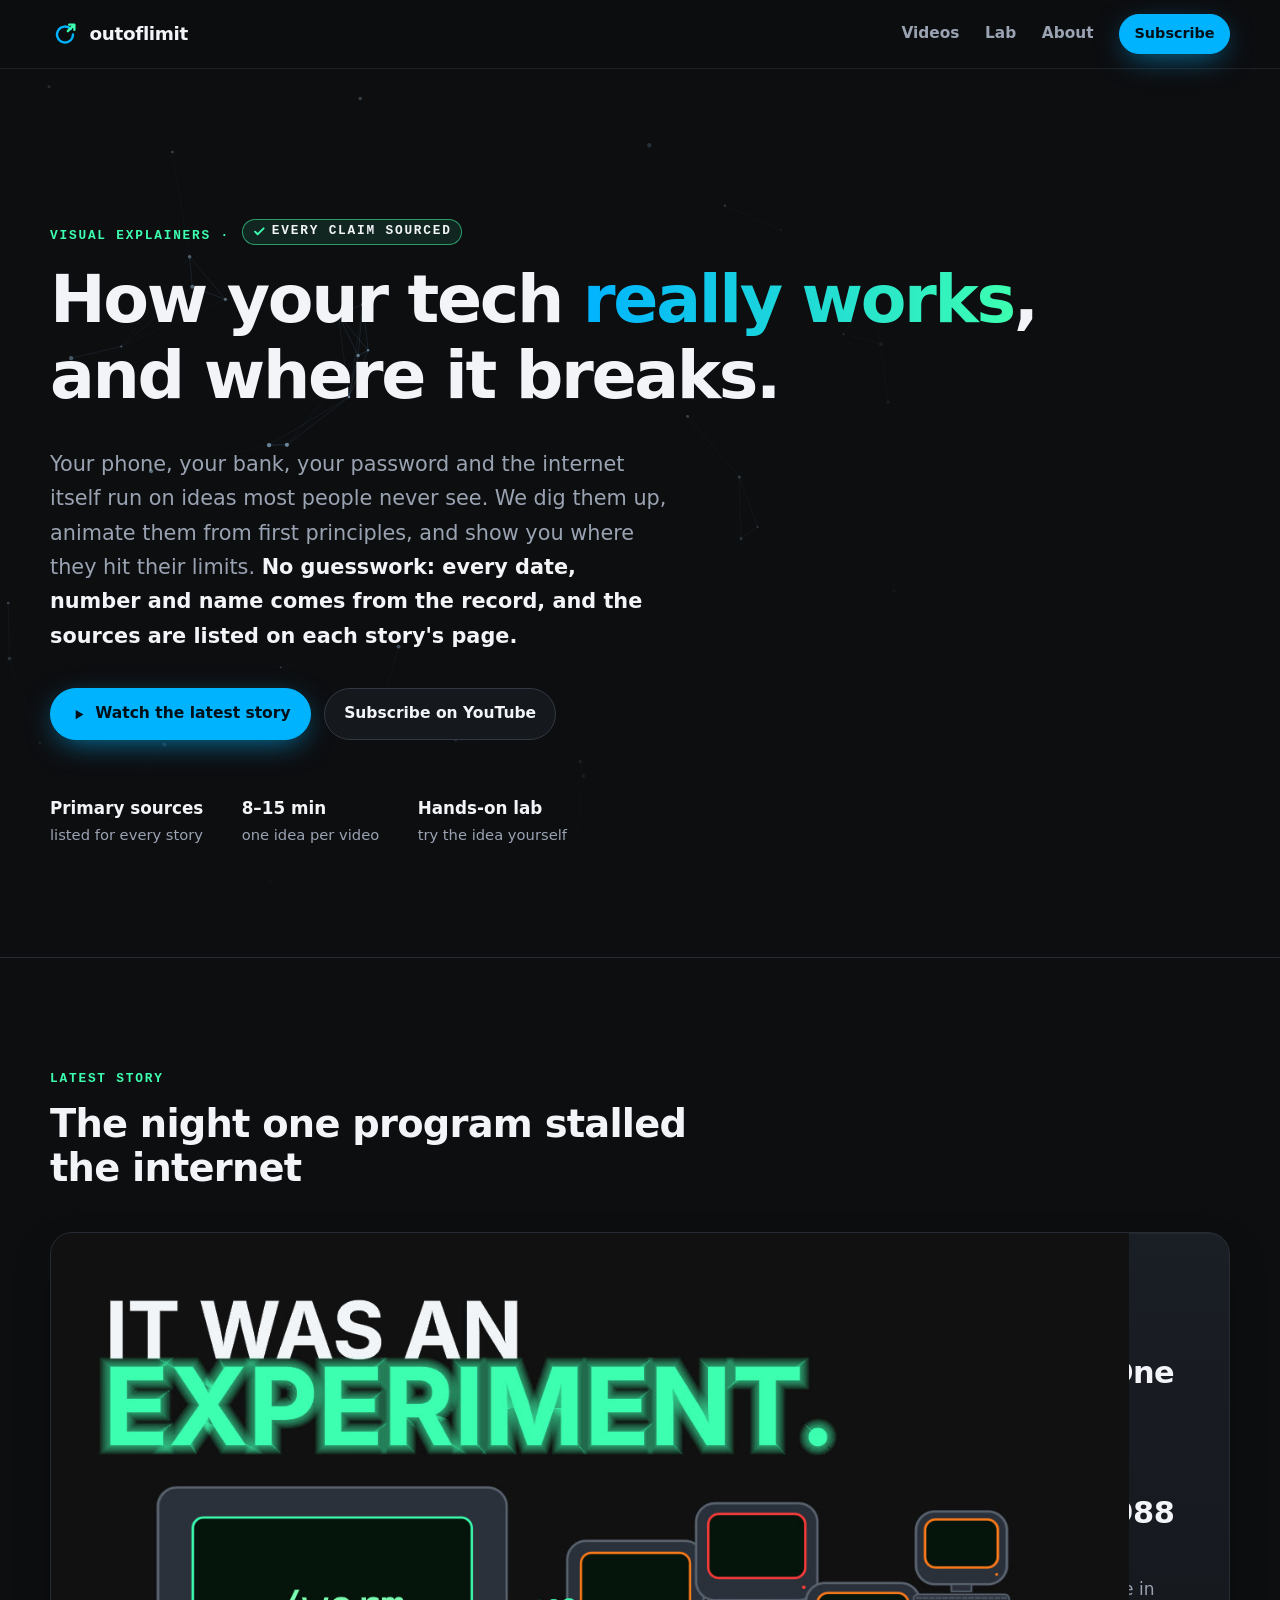
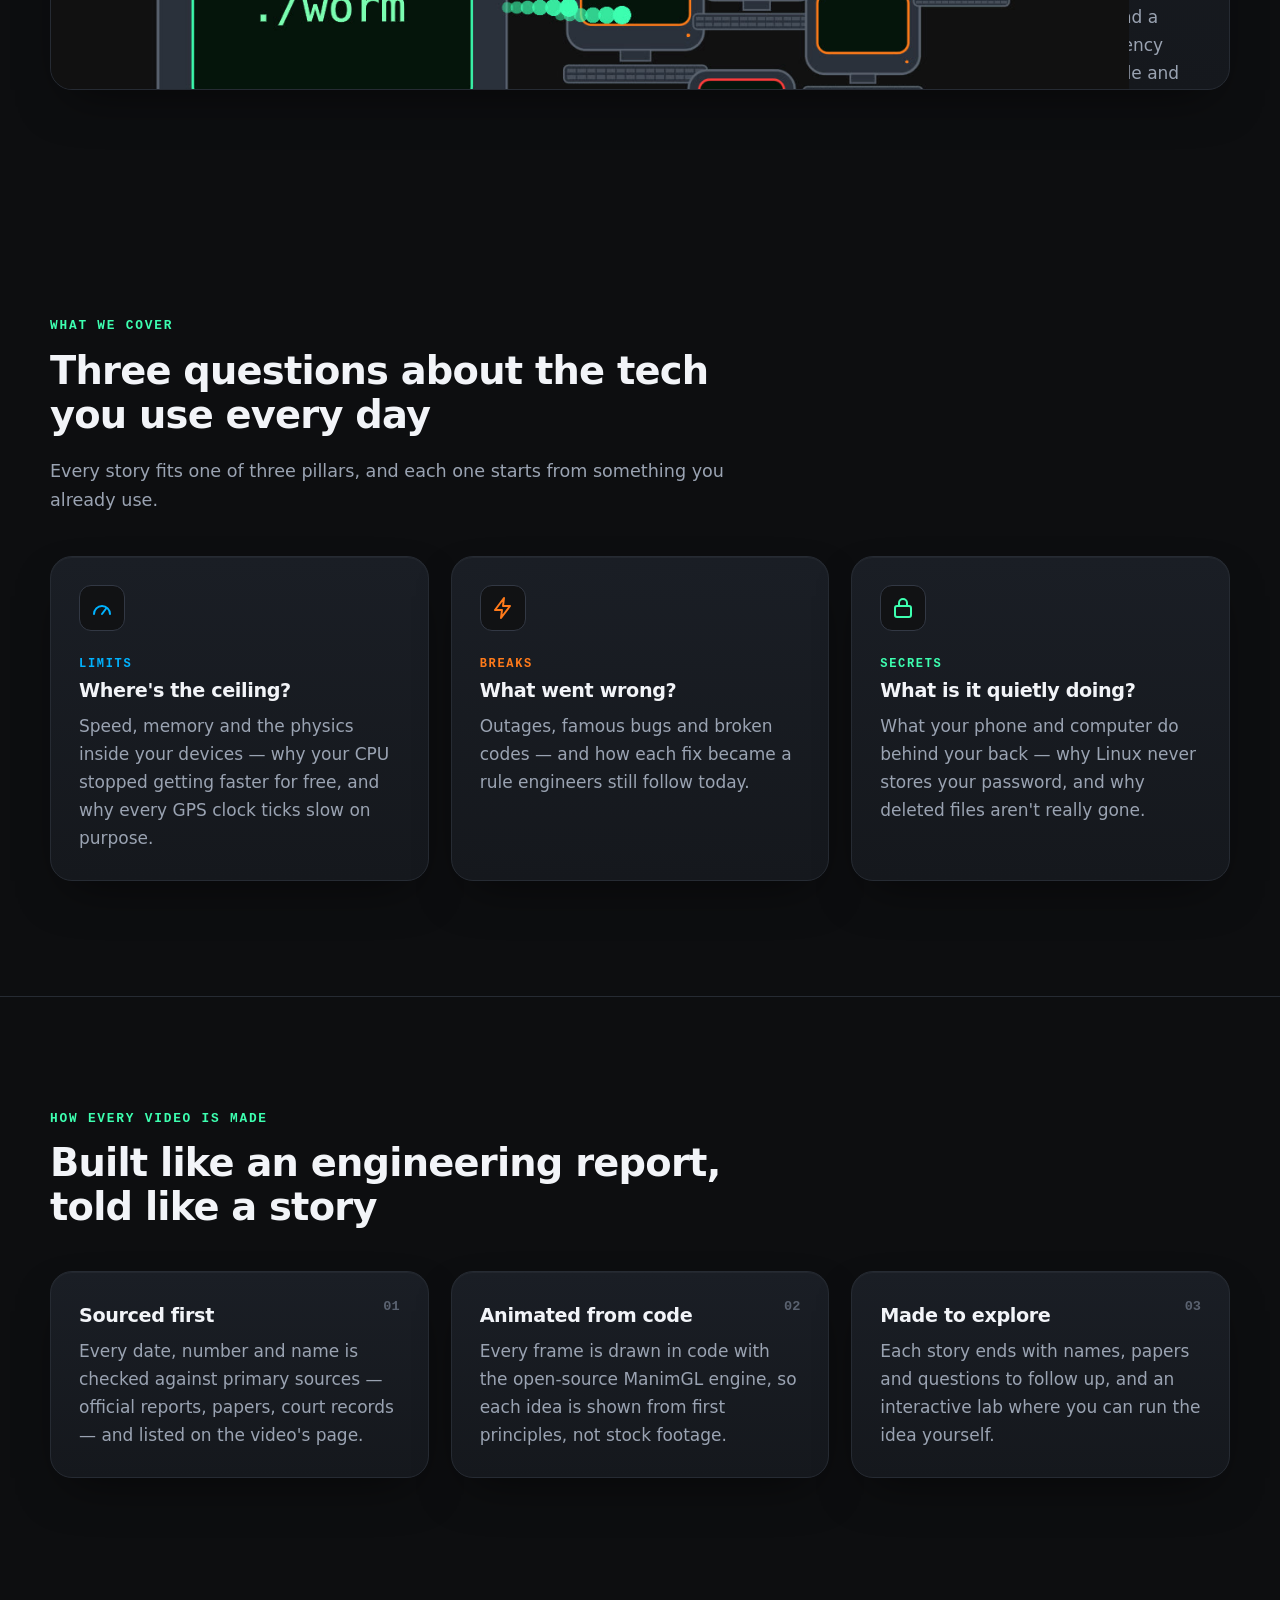
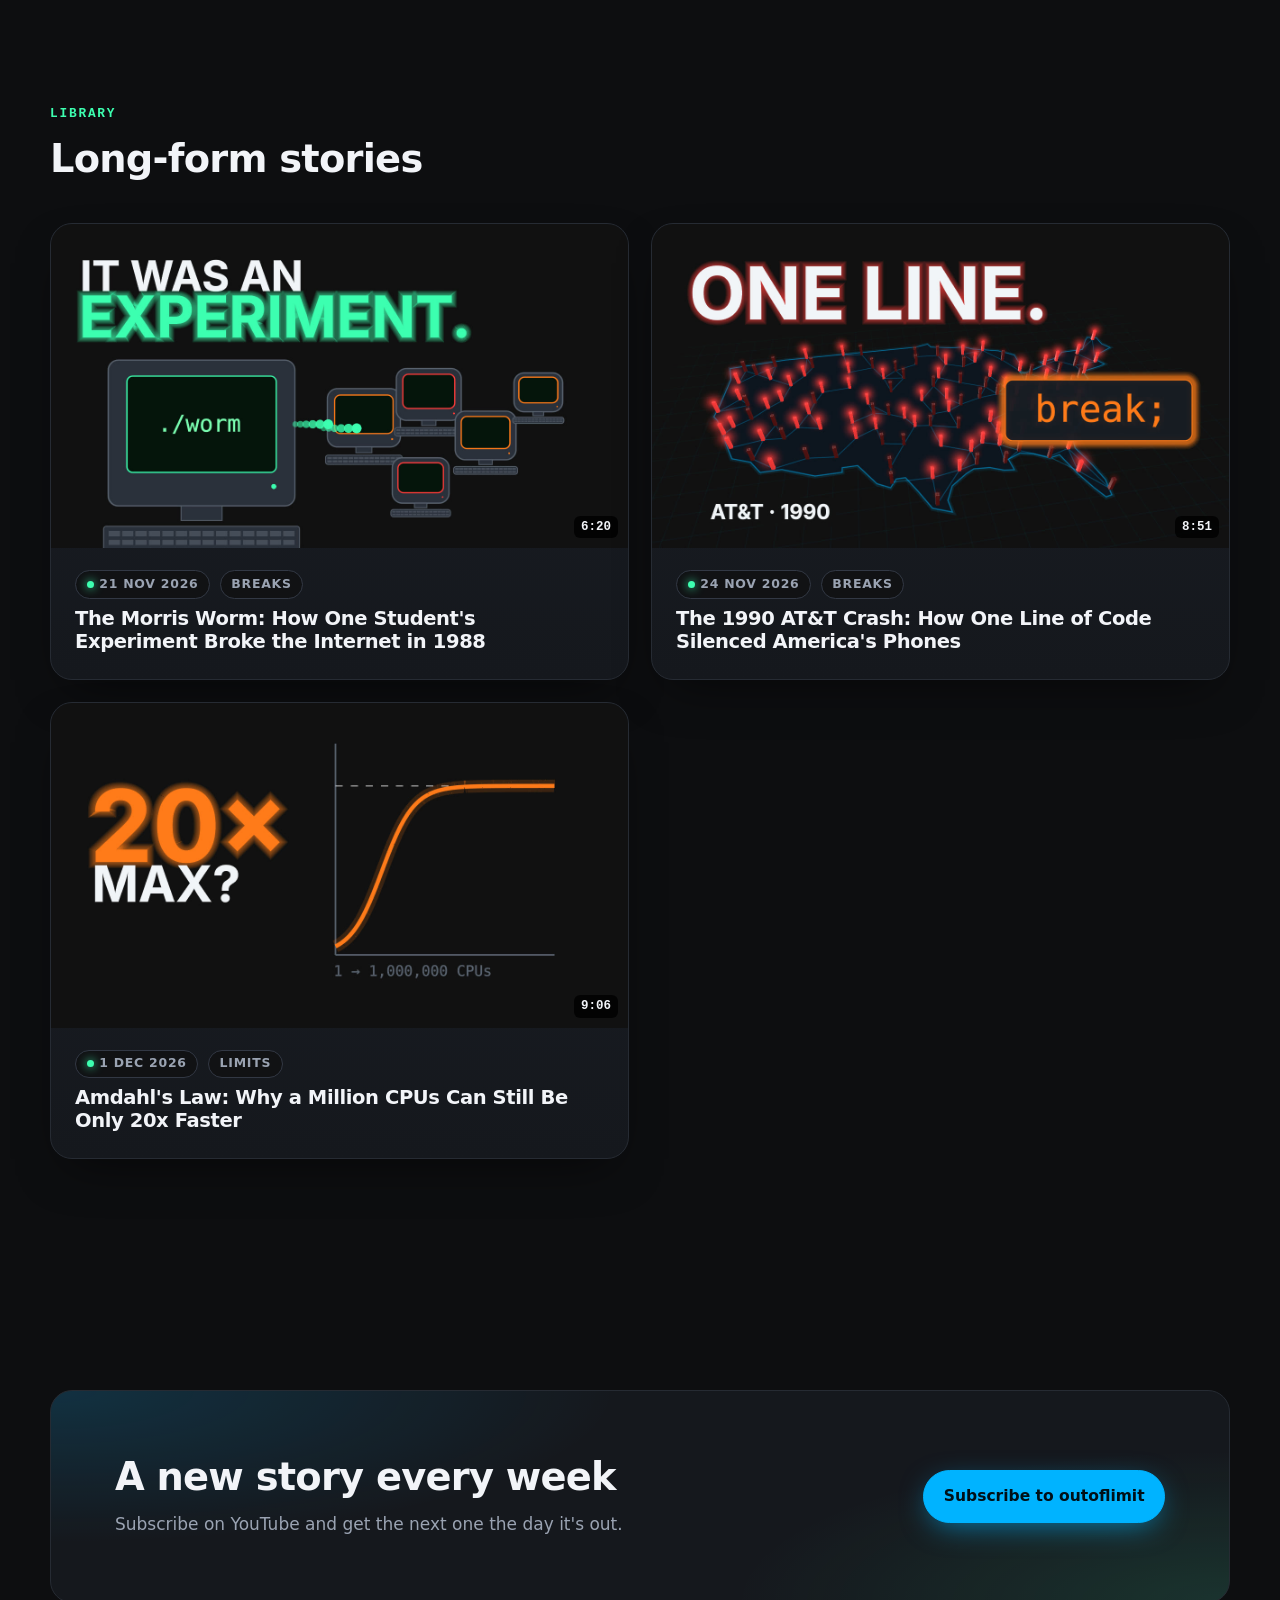
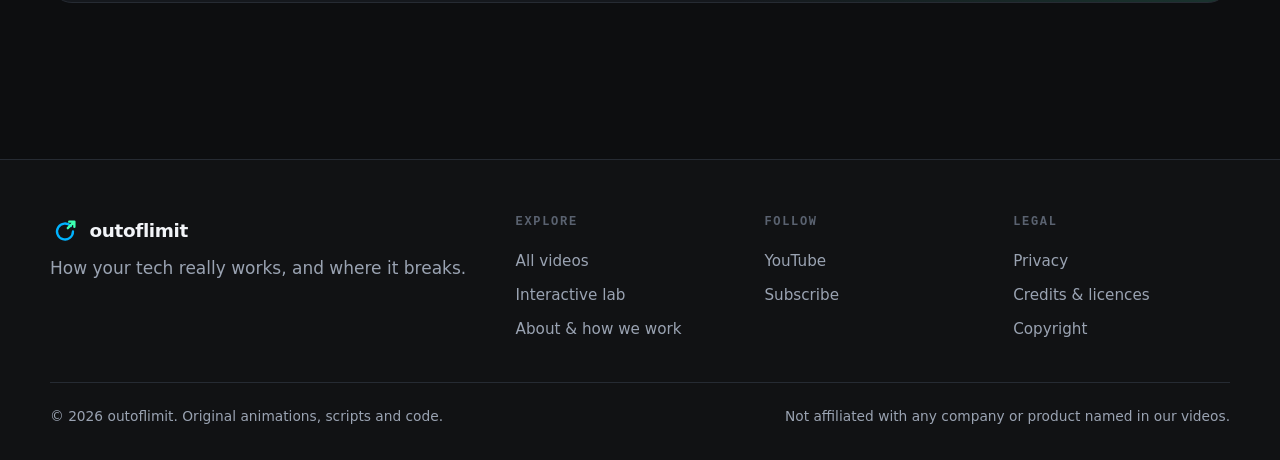
==== commit 96781c6d: "Publish site" ====
--- a/index.html
+++ b/index.html
@@ -18,8 +18,8 @@
     <script type="application/ld+json">
       {"@context":"https://schema.org","@type":"Organization","name":"outoflimit","url":"https://www.outoflimit.com/","logo":"https://www.outoflimit.com/favicon.svg","sameAs":["https://www.youtube.com/@outoflimit-w5o"]}
     </script>
-    <script type="module" crossorigin src="/assets/home-ClUkYfF_.js"></script>
-    <link rel="modulepreload" crossorigin href="/assets/main-Bh7gN3sX.js">
+    <script type="module" crossorigin src="/assets/home-CRHvui8C.js"></script>
+    <link rel="modulepreload" crossorigin href="/assets/main-D4_thdJ5.js">
     <link rel="stylesheet" crossorigin href="/assets/main-Buy__leG.css">
   </head>
   <body data-section="home">
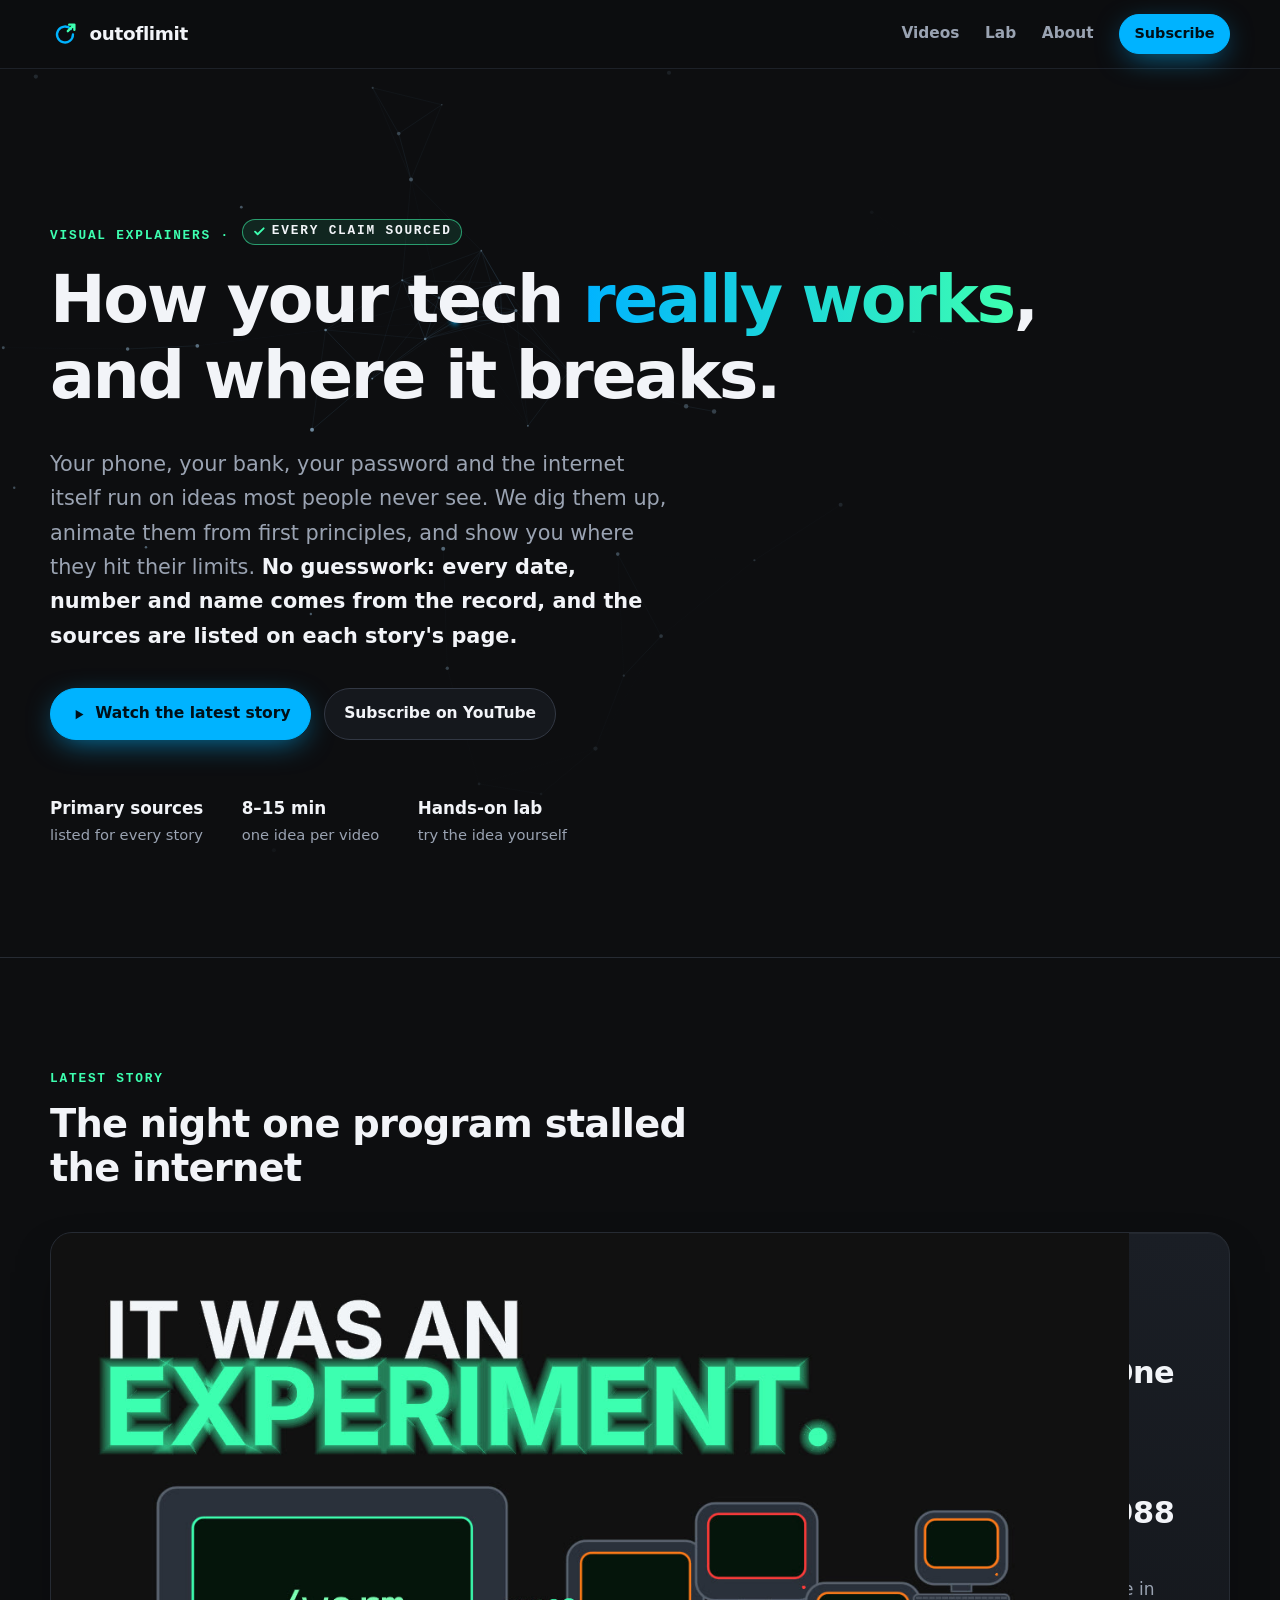
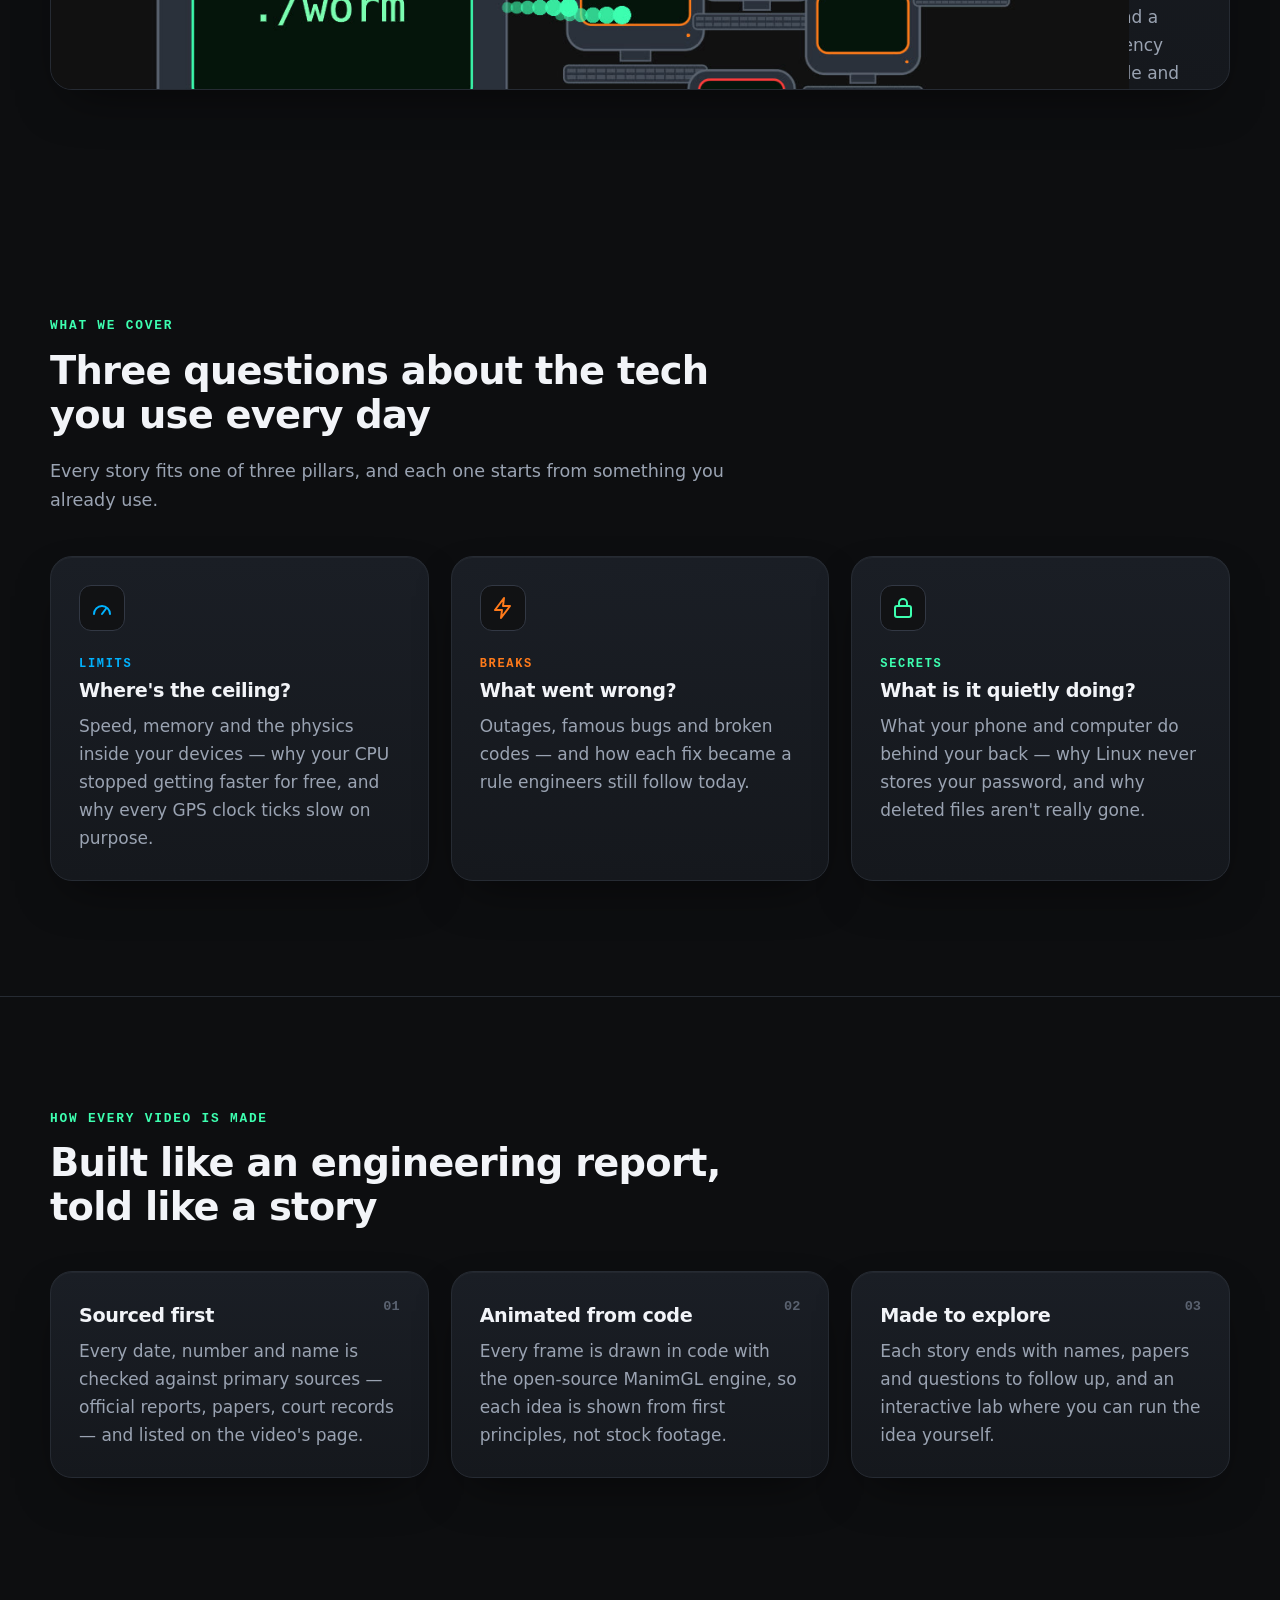
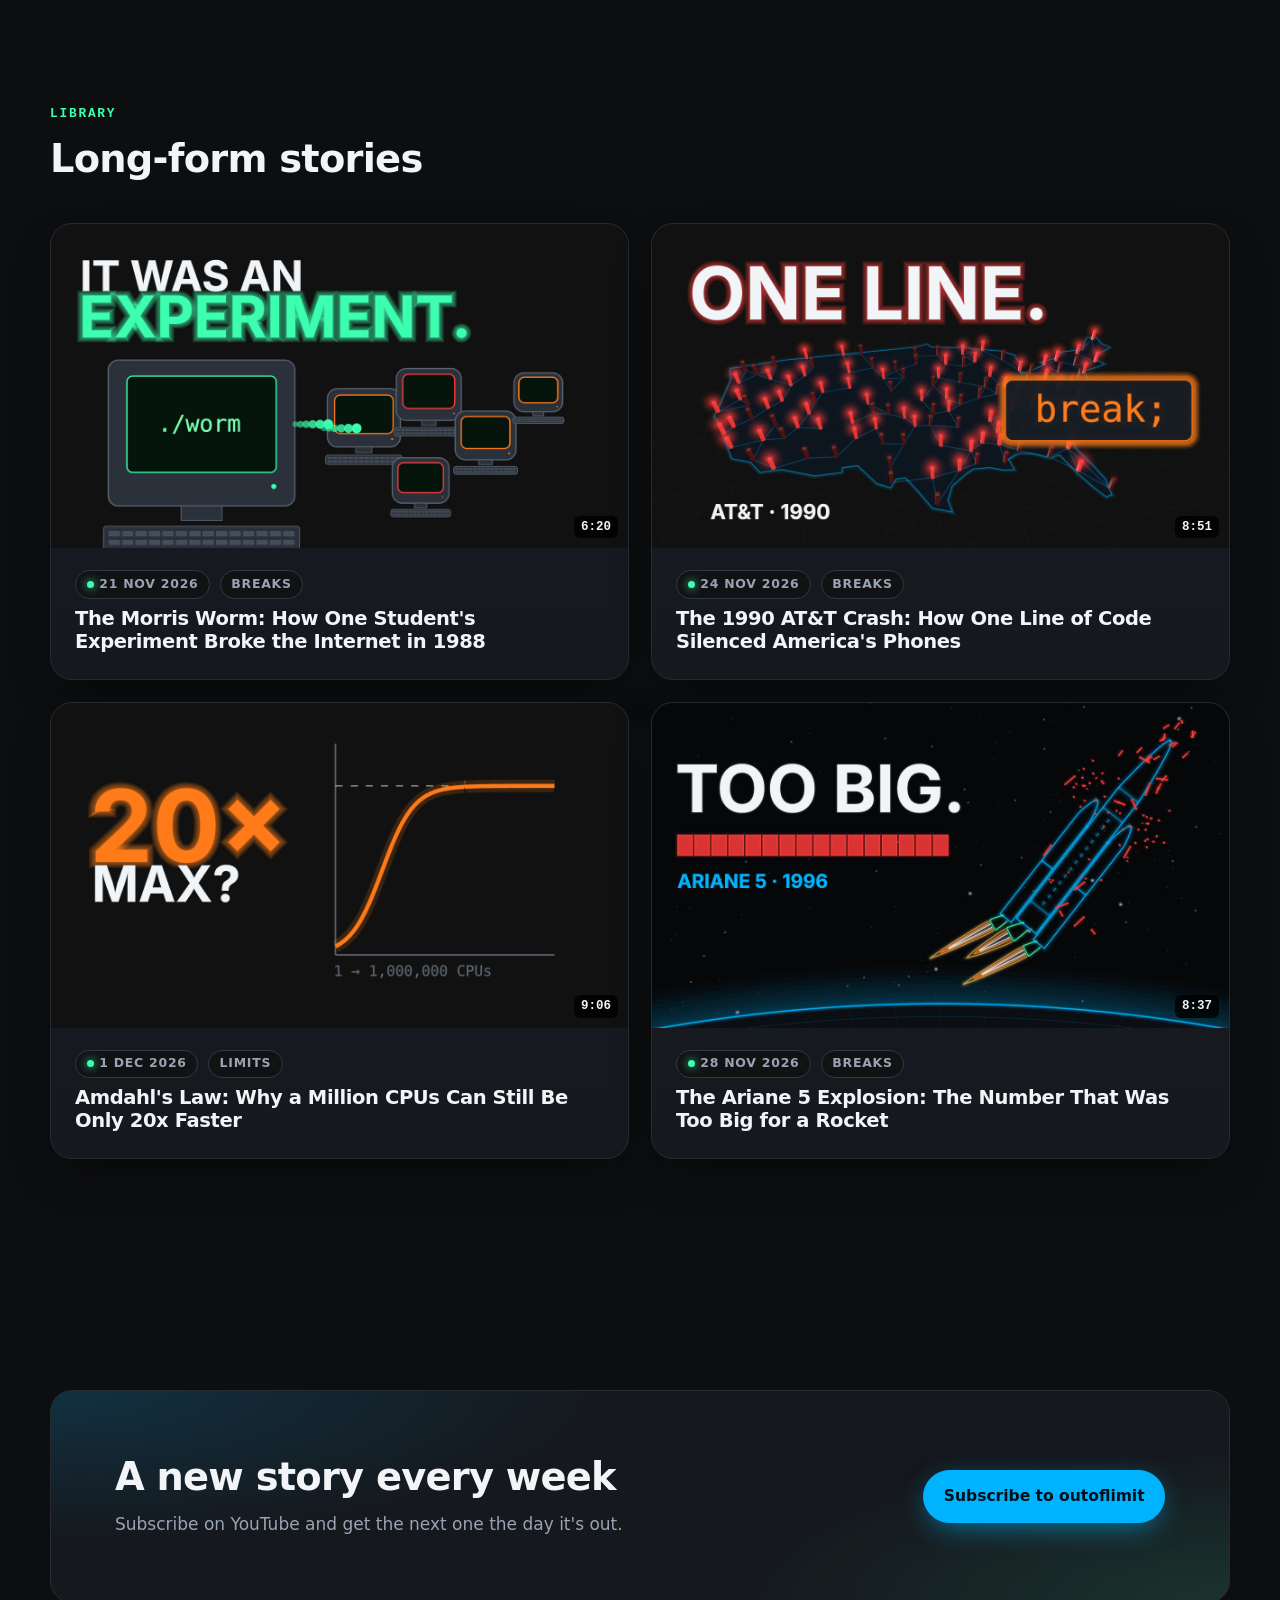
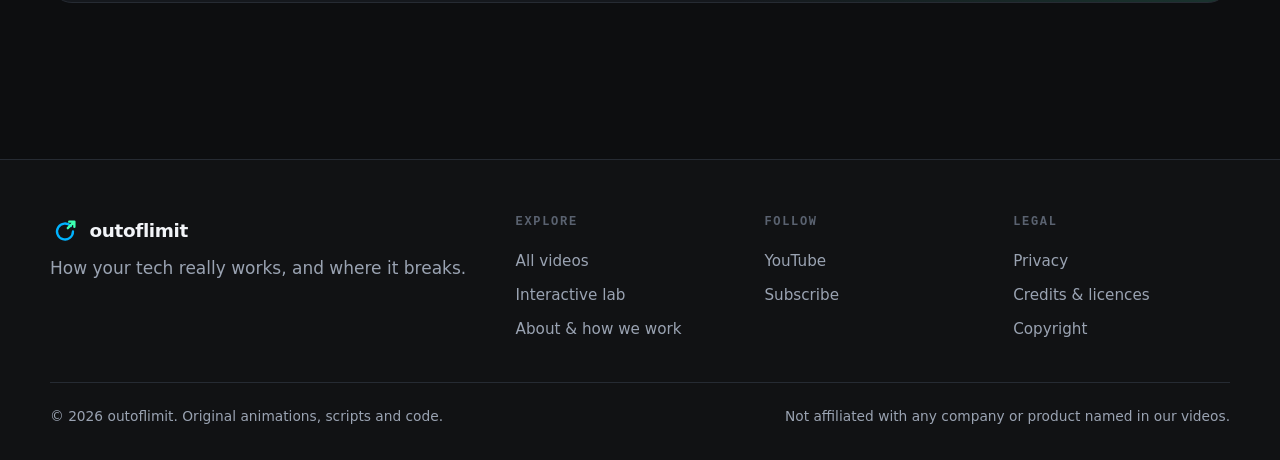
==== commit ce60ba1e: "Publish site" ====
--- a/index.html
+++ b/index.html
@@ -18,9 +18,9 @@
     <script type="application/ld+json">
       {"@context":"https://schema.org","@type":"Organization","name":"outoflimit","url":"https://www.outoflimit.com/","logo":"https://www.outoflimit.com/favicon.svg","sameAs":["https://www.youtube.com/@outoflimit-w5o"]}
     </script>
-    <script type="module" crossorigin src="/assets/home-CRHvui8C.js"></script>
-    <link rel="modulepreload" crossorigin href="/assets/main-D4_thdJ5.js">
-    <link rel="stylesheet" crossorigin href="/assets/main-Buy__leG.css">
+    <script type="module" crossorigin src="/assets/home-BytMBKPS.js"></script>
+    <link rel="modulepreload" crossorigin href="/assets/main-CT737ToE.js">
+    <link rel="stylesheet" crossorigin href="/assets/main-D8rZUt0z.css">
   </head>
   <body data-section="home">
     <a class="skip" href="#main">Skip to content</a>
@@ -172,6 +172,13 @@
                 <h3>Amdahl's Law: Why a Million CPUs Can Still Be Only 20x Faster</h3>
               </div>
             </a>
+            <a class="card video-card reveal" href="/videos/ariane-5/">
+              <div class="thumb"><img src="/img/ariane-5.jpg" width="1280" height="720" alt="The Ariane 5 explosion thumbnail: TOO BIG." loading="lazy" /><span class="duration">8:37</span></div>
+              <div class="body">
+                <div class="meta"><span class="chip"><span class="dot"></span><span data-release="2026-11-27T20:30:00Z" data-before="Premieres Fri 28 Nov" data-after="28 Nov 2026">28 Nov 2026</span></span><span class="chip">Breaks</span></div>
+                <h3>The Ariane 5 Explosion: The Number That Was Too Big for a Rocket</h3>
+              </div>
+            </a>
           </div>
         </div>
       </section>
--- a/assets/main-D8rZUt0z.css
+++ b/assets/main-D8rZUt0z.css
@@ -0,0 +1 @@
+:root{--bg:#0d0e10;--bg-2:#111214;--panel:#15181d;--panel-2:#1a1e25;--line:#262b33;--line-2:#323844;--text:#f2f4f8;--muted:#9aa3b2;--dim:#5a6270;--blue:#00b3ff;--orange:#ff7a1a;--mint:#3dffb0;--brass:#d4a64a;--red:#ff4d5e;--radius:14px;--radius-lg:22px;--wrap:1180px;--font:Inter, ui-sans-serif, system-ui, -apple-system, "Segoe UI", Roboto, "Helvetica Neue", Arial, sans-serif;--mono:ui-monospace, "SF Mono", "Cascadia Code", "Segoe UI Mono", Menlo, Consolas, monospace;--shadow:0 1px 0 #ffffff0a inset, 0 20px 50px -20px #0009;--lightningcss-light: ;--lightningcss-dark:initial;color-scheme:dark}*,:before,:after{box-sizing:border-box}html{scroll-behavior:smooth;-webkit-text-size-adjust:100%}@media (prefers-reduced-motion:reduce){html{scroll-behavior:auto}}body{background:var(--bg);color:var(--text);font:400 17px/1.65 var(--font);-webkit-font-smoothing:antialiased;text-rendering:optimizelegibility;margin:0}img{max-width:100%;height:auto;display:block}a{color:inherit;-webkit-text-decoration-color:color-mix(in srgb, var(--blue) 60%, transparent);text-decoration-color:color-mix(in srgb, var(--blue) 60%, transparent);text-underline-offset:3px}a:hover{color:var(--blue)}:focus-visible{outline:2px solid var(--blue);outline-offset:3px;border-radius:6px}h1,h2,h3{letter-spacing:-.02em;margin:0 0 .5em;line-height:1.15}h1{letter-spacing:-.035em;font-size:clamp(2.3rem,5.2vw,4.2rem);font-weight:800}h2{font-size:clamp(1.7rem,3vw,2.4rem);font-weight:750}h3{font-size:1.2rem;font-weight:700}p{margin:0 0 1em}.muted{color:var(--muted)}.wrap{width:min(100% - 40px, var(--wrap));margin-inline:auto}.narrow{width:min(100% - 40px,760px);margin-inline:auto}.skip{background:var(--blue);color:#000;z-index:100;border-radius:8px;padding:8px 14px;position:absolute;top:8px;left:-999px}.skip:focus{left:12px}.btn{border:1px solid var(--line-2);background:var(--panel);color:var(--text);cursor:pointer;border-radius:999px;align-items:center;gap:.5em;padding:.8em 1.25em;font-size:.97rem;font-weight:650;text-decoration:none;transition:transform .15s,background .15s,border-color .15s,box-shadow .15s;display:inline-flex}.btn:hover{color:var(--text);border-color:var(--dim);transform:translateY(-1px)}.btn-primary{background:var(--blue);border-color:var(--blue);color:#001018;box-shadow:0 8px 30px -8px color-mix(in srgb, var(--blue) 70%, transparent)}.btn-primary:hover{color:#001018;background:#33c4ff}.btn-sm{padding:.5em 1em;font-size:.9rem}.btn svg{width:1.1em;height:1.1em}.chip{font:600 .78rem/1 var(--font);letter-spacing:.06em;text-transform:uppercase;border:1px solid var(--line-2);color:var(--muted);background:var(--bg-2);border-radius:999px;align-items:center;gap:.45em;padding:.55em .85em;display:inline-flex}.chip .dot{background:var(--mint);width:7px;height:7px;box-shadow:0 0 10px var(--mint);border-radius:50%}.chip.is-soon .dot{background:var(--orange);box-shadow:0 0 10px var(--orange)}.eyebrow{font:700 .8rem/1 var(--mono);letter-spacing:.14em;text-transform:uppercase;color:var(--mint);margin-bottom:1rem;display:block}.site-header{z-index:50;background:color-mix(in srgb, var(--bg) 78%, transparent);-webkit-backdrop-filter:saturate(140%)blur(14px);border-bottom:1px solid color-mix(in srgb, var(--line) 70%, transparent);position:sticky;top:0}.header-row{justify-content:space-between;align-items:center;height:68px;display:flex}.brand{letter-spacing:-.02em;color:var(--text);align-items:center;gap:.6rem;font-size:1.15rem;font-weight:800;text-decoration:none;display:inline-flex}.brand:hover{color:var(--text)}.brand-mark{width:30px;height:30px;color:var(--blue)}.site-nav{align-items:center;gap:1.6rem;display:flex}.site-nav a:not(.btn){color:var(--muted);font-size:.96rem;font-weight:600;text-decoration:none}.site-nav a:not(.btn):hover,.site-nav a[aria-current=page]{color:var(--text)}.nav-toggle{cursor:pointer;background:0 0;border:0;width:42px;height:42px;display:none}.nav-toggle span{background:var(--text);width:22px;height:2px;margin:6px auto;transition:transform .2s;display:block}@media (width<=760px){.nav-toggle{display:block}.site-nav{background:var(--bg);border-bottom:1px solid var(--line);flex-direction:column;align-items:stretch;gap:0;padding:8px 20px 20px;display:none;position:absolute;inset:68px 0 auto}.site-nav.open{display:flex}.site-nav a:not(.btn){border-bottom:1px solid var(--line);padding:14px 4px}.site-nav .btn{justify-content:center;margin-top:14px}.nav-toggle[aria-expanded=true] span:first-child{transform:translateY(4px)rotate(45deg)}.nav-toggle[aria-expanded=true] span:last-child{transform:translateY(-4px)rotate(-45deg)}}section{padding:clamp(64px,9vw,120px) 0}.section-head{max-width:680px;margin-bottom:2.6rem}.section-head p{color:var(--muted);font-size:1.1rem}.divider{border-top:1px solid var(--line)}.hero{isolation:isolate;padding:clamp(80px,12vw,150px) 0 clamp(70px,9vw,110px);position:relative;overflow:hidden}.hero canvas{z-index:-1;opacity:.9;width:100%;height:100%;position:absolute;inset:0}.hero:after{content:"";z-index:-1;background:radial-gradient(60% 70% at 25% 40%, transparent 0, var(--bg) 85%), linear-gradient(to bottom, transparent 60%, var(--bg));position:absolute;inset:0}.hero h1 .accent{background:linear-gradient(90deg, var(--blue), var(--mint));color:#0000;-webkit-background-clip:text;background-clip:text}.hero .lead{color:var(--muted);max-width:620px;margin:1.2rem 0 2.2rem;font-size:clamp(1.1rem,1.7vw,1.3rem)}.hero .actions{flex-wrap:wrap;gap:.8rem;display:flex}.hero-meta{color:var(--muted);flex-wrap:wrap;gap:2.4rem;margin-top:3.4rem;font-size:.92rem;display:flex}.hero-meta strong{color:var(--text);font-size:1.05rem;display:block}.grid{gap:22px;display:grid}.grid-3{grid-template-columns:repeat(3,1fr)}.grid-2{grid-template-columns:repeat(2,1fr)}@media (width<=900px){.grid-3,.grid-2{grid-template-columns:1fr}}.card{background:linear-gradient(180deg, var(--panel-2), var(--panel));border:1px solid var(--line);border-radius:var(--radius-lg);box-shadow:var(--shadow);padding:28px;position:relative}.card h3{margin-top:.3rem}.card p{color:var(--muted);margin:0}.card .icon{border:1px solid var(--line-2);background:var(--bg-2);border-radius:12px;place-items:center;width:46px;height:46px;margin-bottom:1rem;display:grid}.card .icon svg{width:24px;height:24px}.pillar-limits .icon{color:var(--blue)}.pillar-breaks .icon{color:var(--orange)}.pillar-secrets .icon{color:var(--mint)}.pillar-tag{font:700 .75rem/1 var(--mono);letter-spacing:.14em;text-transform:uppercase}.pillar-limits .pillar-tag{color:var(--blue)}.pillar-breaks .pillar-tag{color:var(--orange)}.pillar-secrets .pillar-tag{color:var(--mint)}.video-card{color:var(--text);flex-direction:column;padding:0;text-decoration:none;transition:transform .2s,border-color .2s;display:flex;overflow:hidden}a.video-card:hover{border-color:var(--line-2);color:var(--text);transform:translateY(-3px)}.video-card .thumb{aspect-ratio:16/9;background:#000;position:relative}.video-card .thumb img{object-fit:cover;width:100%;height:100%}.video-card .thumb .duration{font:600 .78rem/1 var(--mono);background:#000c;border-radius:6px;padding:5px 7px;position:absolute;bottom:10px;right:10px}.video-card .body{flex-direction:column;flex:1;gap:.6rem;padding:22px 24px 26px;display:flex}.video-card h3{margin:0;font-size:1.22rem}.video-card .meta{flex-wrap:wrap;align-items:center;gap:.6rem;display:flex}.feature{grid-template-columns:1.25fr 1fr;gap:0;padding:0;display:grid;overflow:hidden}.feature .thumb{aspect-ratio:16/9;height:100%}.feature .thumb img{object-fit:cover;width:100%;height:100%}.feature .body{flex-direction:column;justify-content:center;gap:1rem;padding:clamp(26px,4vw,44px);display:flex}.feature h3{margin:0;font-size:clamp(1.4rem,2.4vw,1.9rem)}@media (width<=900px){.feature{grid-template-columns:1fr}}.steps{counter-reset:step}.steps .card:before{counter-increment:step;content:"0" counter(step);font:700 .85rem/1 var(--mono);color:var(--dim);position:absolute;top:28px;right:28px}.cta-band{border:1px solid var(--line);border-radius:var(--radius-lg);background:radial-gradient(80% 120% at 0% 0%, color-mix(in srgb, var(--blue) 16%, transparent), transparent 60%), radial-gradient(70% 120% at 100% 100%, color-mix(in srgb, var(--mint) 12%, transparent), transparent 60%), var(--panel);flex-wrap:wrap;justify-content:space-between;align-items:center;gap:1.6rem;padding:clamp(36px,6vw,64px);display:flex}.cta-band h2{margin:0 0 .3em}.cta-band p{color:var(--muted);margin:0}.crumbs{color:var(--muted);margin-bottom:1.4rem;font-size:.9rem}.crumbs a{color:var(--muted)}.article-head{padding:clamp(48px,7vw,84px) 0 28px}.article-head .meta{flex-wrap:wrap;gap:.6rem;margin-top:1.2rem;display:flex}.player{aspect-ratio:16/9;border-radius:var(--radius-lg);border:1px solid var(--line);box-shadow:var(--shadow);background:#000;position:relative;overflow:hidden}.player img,.player iframe{object-fit:cover;border:0;width:100%;height:100%;position:absolute;inset:0}.player .play{cursor:pointer;color:#fff;background:linear-gradient(#0000001a,#0000008c);border:0;place-items:center;width:100%;display:grid;position:absolute;inset:0}.player .play-inner{flex-direction:column;align-items:center;gap:.8rem;font-weight:650;display:flex}.player .play-icon{background:var(--blue);width:78px;height:78px;box-shadow:0 0 0 10px color-mix(in srgb, var(--blue) 25%, transparent);border-radius:50%;place-items:center;transition:transform .2s;display:grid}.player .play:hover .play-icon{transform:scale(1.06)}.player .play-icon svg{color:#001018;width:30px;height:30px;margin-left:4px}.player .note{color:#d7dbe2;text-shadow:0 1px 2px #000;text-align:center;background:#0000008c;border-radius:999px;max-width:90%;padding:6px 12px;font-size:.85rem;font-weight:500}@media (width<=560px){.player .play-icon{width:60px;height:60px}.player .note{font-size:.74rem}}.prose{font-size:1.08rem}.prose h2{margin-top:2.6rem}.prose p{color:#d6dae2}.toc{border:1px solid var(--line);border-radius:var(--radius);margin:0;padding:0;list-style:none;overflow:hidden}.toc li+li{border-top:1px solid var(--line)}.toc a{color:var(--text);gap:1rem;padding:14px 18px;text-decoration:none;display:flex}.toc a:hover{background:var(--panel);color:var(--text)}.toc.is-soon a{cursor:default;color:var(--muted)}.toc.is-soon a:hover{color:var(--muted);background:0 0}.toc-note{margin-top:.6rem;font-size:.9rem}.toc time{font:600 .92rem/1.6 var(--mono);color:var(--blue);min-width:3.4em}.figure{margin:2rem 0}.figure img{border-radius:var(--radius);border:1px solid var(--line)}.figure figcaption{color:var(--muted);margin-top:.6rem;font-size:.88rem}.callout{border:1px solid var(--line);border-left:3px solid var(--mint);background:var(--panel);border-radius:var(--radius);margin:1.6rem 0;padding:18px 22px}.callout p:last-child{margin:0}.sources{padding-left:1.2em}.sources li{color:#d6dae2;margin-bottom:.7rem}.sources .why{color:var(--muted);font-size:.92rem;display:block}details.transcript{border:1px solid var(--line);border-radius:var(--radius);background:var(--panel)}details.transcript summary{cursor:pointer;justify-content:space-between;padding:16px 20px;font-weight:650;list-style:none;display:flex}details.transcript summary:after{content:"+";color:var(--muted);font-size:1.3rem;line-height:1}details.transcript[open] summary:after{content:"–"}details.transcript .inner{color:#cdd2db;padding:0 22px 18px}details.transcript .inner p{margin:0 0 .85em}.lab{border:1px solid var(--line);border-radius:var(--radius-lg);background:var(--panel);box-shadow:var(--shadow);overflow:hidden}.lab-top{border-bottom:1px solid var(--line);flex-wrap:wrap;justify-content:space-between;align-items:center;gap:1rem;padding:16px 20px;display:flex}.lab-title{font:700 .85rem/1 var(--mono);letter-spacing:.1em;text-transform:uppercase;color:var(--mint)}.lab-stage{aspect-ratio:16/8;background:radial-gradient(80% 90%,#12161c,#0b0c0e);position:relative}.lab-stage canvas{width:100%;height:100%;position:absolute;inset:0}.lab-controls{border-top:1px solid var(--line);grid-template-columns:1.4fr 1fr;gap:18px;padding:18px 20px 20px;display:grid}@media (width<=760px){.lab-controls{grid-template-columns:1fr}.lab-stage{aspect-ratio:4/3}}.seg{flex-wrap:wrap;gap:6px;display:flex}.seg button{font:600 .88rem/1 var(--font);border:1px solid var(--line-2);background:var(--bg-2);color:var(--muted);cursor:pointer;border-radius:10px;padding:.7em .95em}.seg button[aria-pressed=true]{color:#001018;background:var(--mint);border-color:var(--mint)}.lab-label{color:var(--muted);margin-bottom:8px;font-size:.82rem;display:block}.stats{grid-template-columns:repeat(3,1fr);gap:8px;display:grid}.stat{background:var(--bg-2);border:1px solid var(--line);border-radius:10px;padding:10px 12px}.stat b{font:700 1.25rem/1.2 var(--mono);display:block}.stat span{color:var(--muted);font-size:.78rem}.stat.warn b{color:var(--orange)}.stat.bad b{color:var(--red)}.lab-actions{gap:8px;display:flex}.lab-label b{color:var(--text);font-family:var(--mono)}input.range{width:100%;accent-color:var(--mint);height:28px;margin:2px 0 0}pre.steps{background:var(--bg-2);border:1px solid var(--line);font:500 .86rem/1.6 var(--mono);color:var(--text);white-space:pre-wrap;overflow-wrap:anywhere;border-radius:10px;margin:14px 0 0;padding:12px 14px}.legal h2{margin-top:2.8rem;scroll-margin-top:90px}.legal p,.legal li{color:#d0d5dd}.notfound{text-align:center;place-items:center;min-height:60vh;display:grid}.reveal{opacity:0;transition:opacity .7s,transform .7s;transform:translateY(16px)}.reveal.in{opacity:1;transform:none}@media (prefers-reduced-motion:reduce){.reveal{opacity:1;transition:none;transform:none}}.site-footer{border-top:1px solid var(--line);background:var(--bg-2);margin-top:40px;padding-top:56px}.footer-grid{grid-template-columns:2fr 1fr 1fr 1fr;gap:32px;padding-bottom:40px;display:grid}.footer-grid nav{flex-direction:column;gap:.55rem;display:flex}.footer-grid nav a{color:var(--muted);font-size:.95rem;text-decoration:none}.footer-grid nav a:hover{color:var(--text)}.footer-h{font:700 .75rem/1 var(--mono);letter-spacing:.14em;text-transform:uppercase;color:var(--dim);margin-bottom:.8rem}.footer-base{border-top:1px solid var(--line);color:var(--muted);flex-wrap:wrap;justify-content:space-between;gap:12px;padding:22px 0 32px;font-size:.86rem;display:flex}@media (width<=760px){.footer-grid{grid-template-columns:1fr 1fr}.footer-grid>div:first-child{grid-column:1/-1}}.eyebrow .sourced{color:var(--text);border:1px solid color-mix(in srgb, var(--mint) 55%, transparent);background:color-mix(in srgb, var(--mint) 10%, transparent);border-radius:999px;align-items:center;gap:.4em;margin-left:.2em;padding:.35em .7em;text-decoration:none;display:inline-flex}.eyebrow .sourced svg{width:1.15em;height:1.15em;color:var(--mint)}.eyebrow .sourced:hover{color:var(--text);border-color:var(--mint);background:color-mix(in srgb, var(--mint) 18%, transparent)}.hero .lead .lead-proof{color:var(--text);font-weight:600}.legal h3[id],.prose h3[id]{scroll-margin-top:90px}@media (width<=480px){.eyebrow .sep{display:none}.eyebrow .sourced{margin:.7em 0 0}}.squeeze-stage{background:radial-gradient(80% 90%,#12161c,#0b0c0e);padding:22px 20px 18px}.bits-label{font:600 .78rem/1.4 var(--mono);color:var(--muted);justify-content:space-between;gap:1rem;margin-bottom:6px;display:flex}.bits-label .key{flex-wrap:wrap;gap:12px;display:flex}.bits-label .key i{align-items:center;gap:5px;font-style:normal;display:inline-flex}.bits-label .key i:before{content:"";background:currentColor;border-radius:2px;width:9px;height:9px}.bits{gap:2px;display:grid}.bits-64{grid-template-columns:repeat(64,1fr)}.bits-16{grid-template-columns:repeat(16,1fr);gap:5px;max-width:640px;margin-inline:auto}.bit{aspect-ratio:1/2.2;border:1px solid var(--line-2);background:0 0;border-radius:2px;transition:background .12s,border-color .12s}.bits-16 .bit{aspect-ratio:1/1.2;border-radius:4px}.bit.sign{color:var(--orange)}.bit.exp{color:var(--brass)}.bit.frac{color:var(--blue)}.bit.int{color:var(--mint)}.bit.on{background:currentColor;border-color:currentColor}.bits-64 .bit:nth-child(2),.bits-64 .bit:nth-child(13){margin-left:4px}.squeeze-funnel{background:linear-gradient(to bottom right, transparent 49.5%, var(--line-2) 50%, transparent 50.5%) left / 22% 100% no-repeat, linear-gradient(to bottom left, transparent 49.5%, var(--line-2) 50%, transparent 50.5%) right / 22% 100% no-repeat;max-width:92%;height:34px;margin:6px auto}.squeeze-status{text-align:center;color:var(--text);min-height:3em;margin:16px 0 0;font-size:.98rem}.lab.is-error .bits-16 .bit.on,.lab.is-error .squeeze-status{color:var(--red)}.lab.is-limited .squeeze-status{color:var(--orange)}.num-input{width:100%;font:600 1.15rem/1 var(--mono);border:1px solid var(--line-2);background:var(--bg-2);color:var(--text);border-radius:10px;padding:.6em .8em}.num-input:focus-visible{outline:2px solid var(--blue);outline-offset:1px}.stat b.small{font-size:1rem}@media (width<=560px){.bits-64{gap:1px}.bits-64 .bit{border-radius:1px}.bits-16{gap:3px}.stats.stats-squeeze{grid-template-columns:1fr 1fr}}
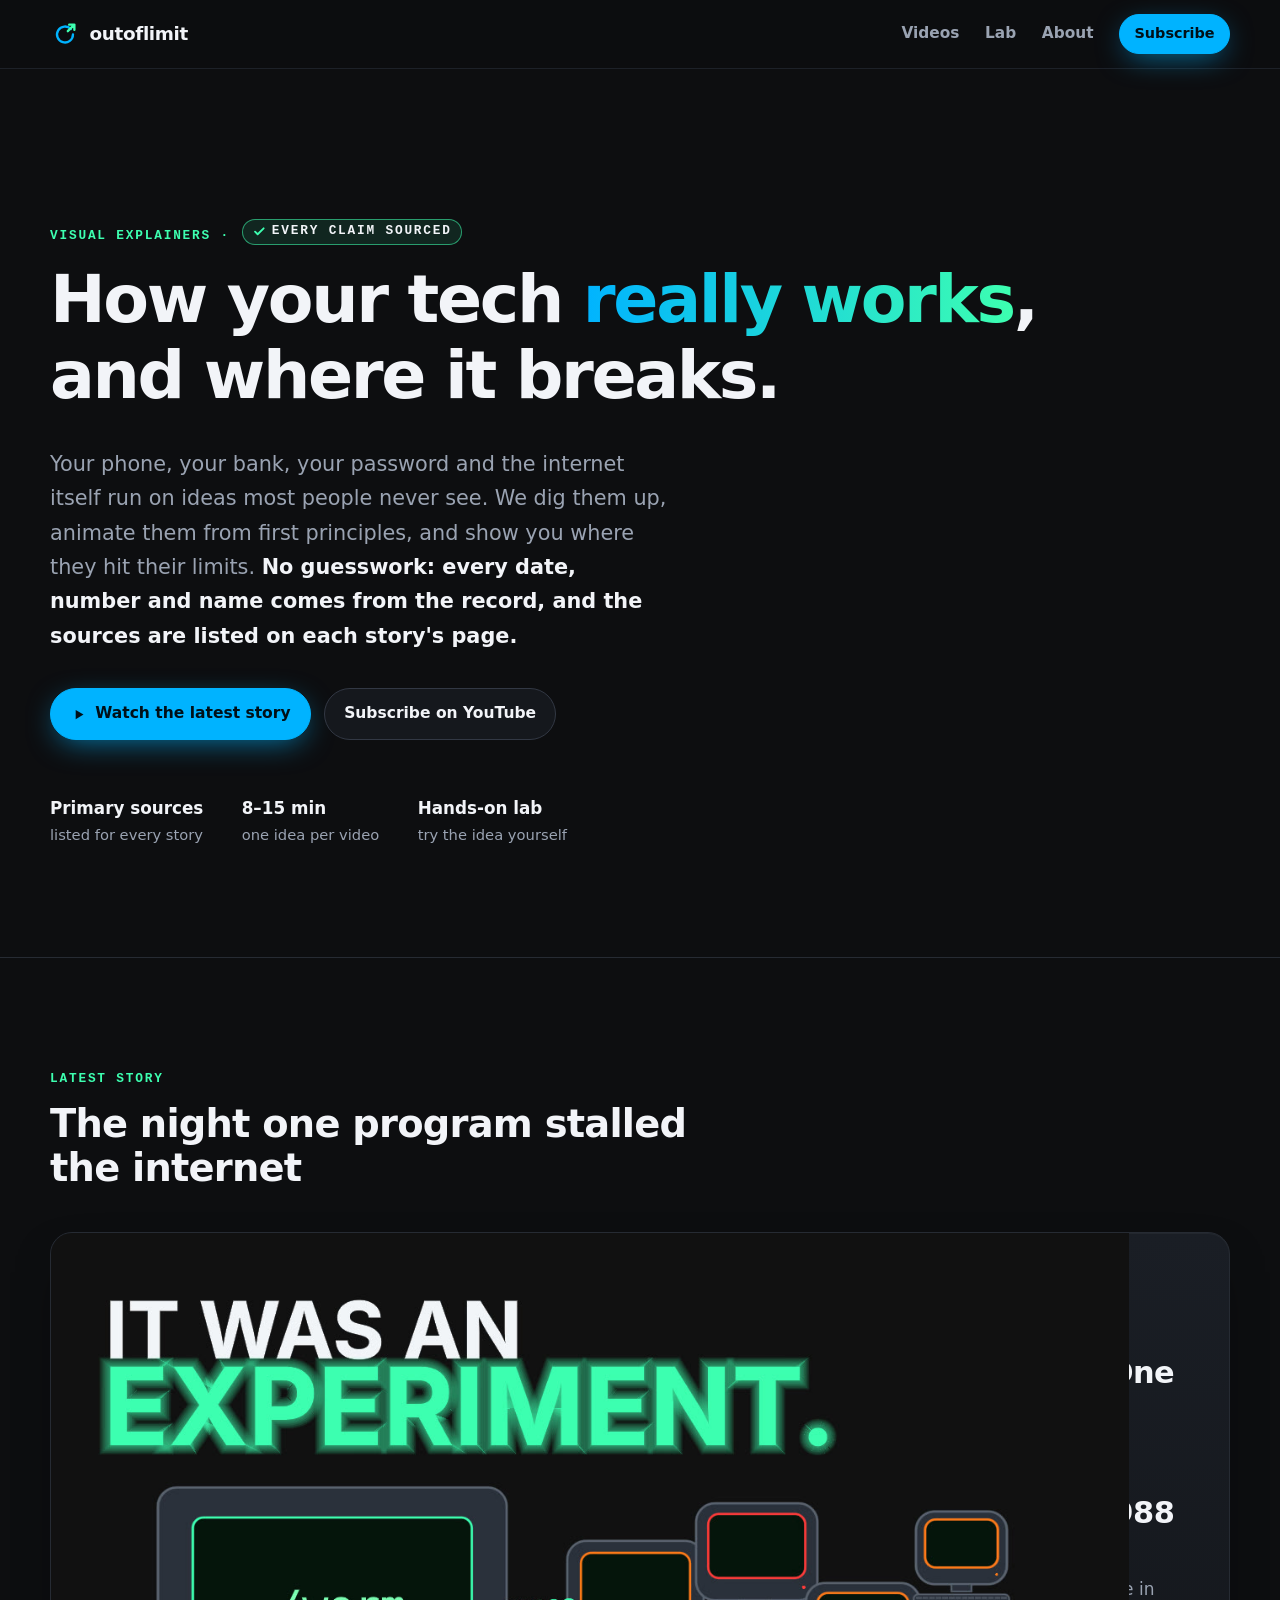
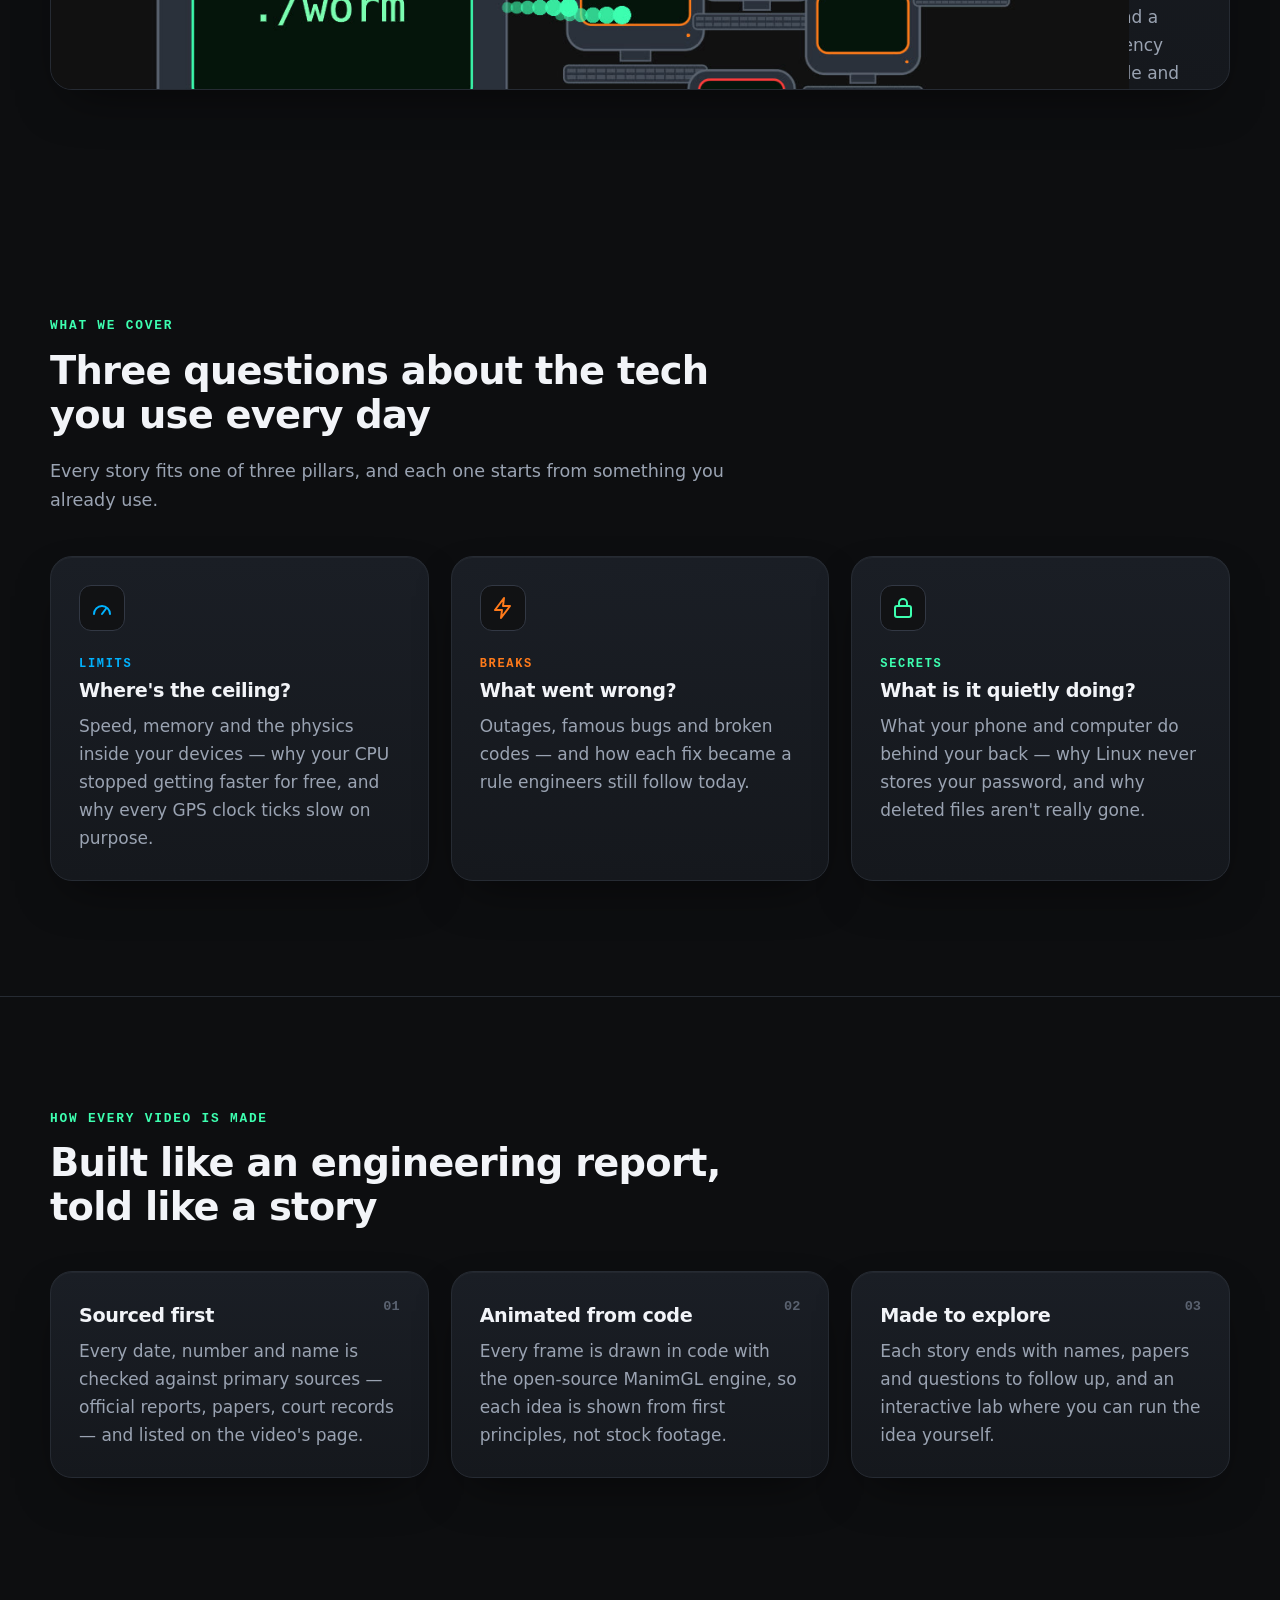
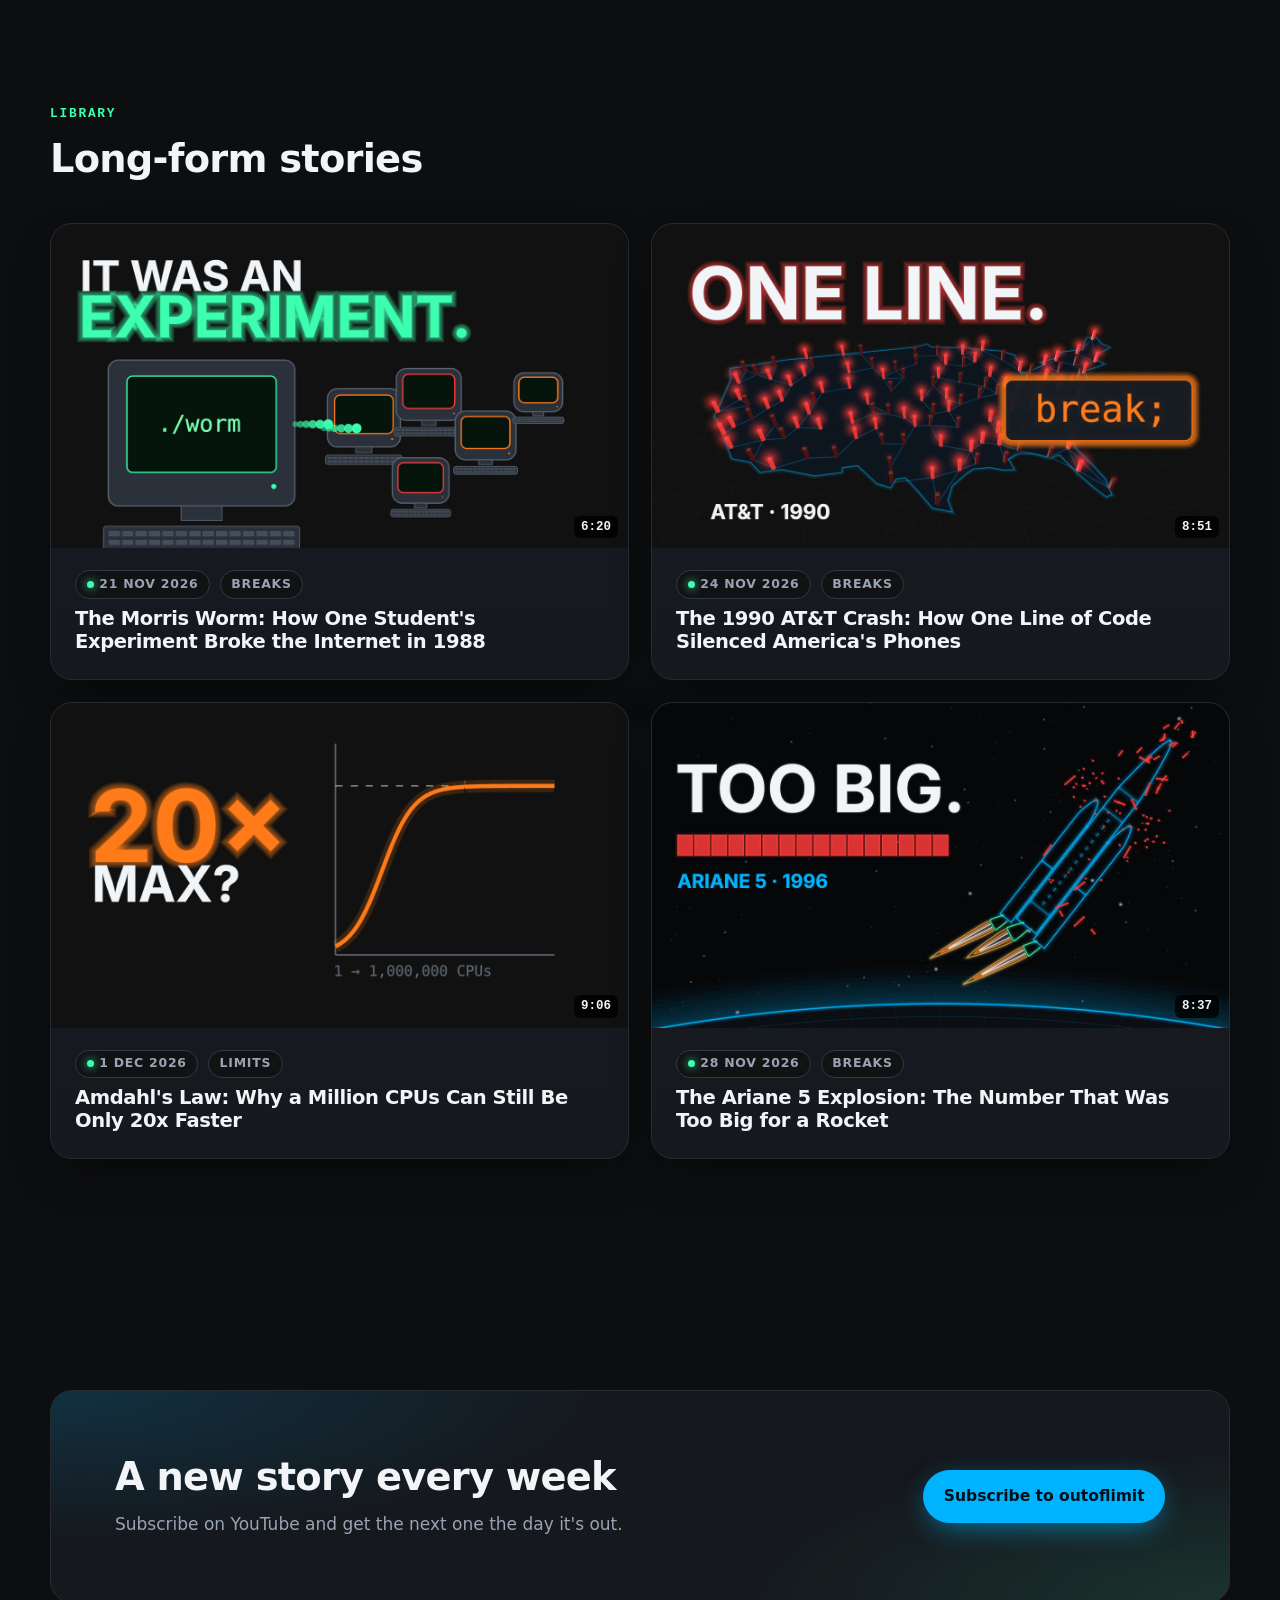
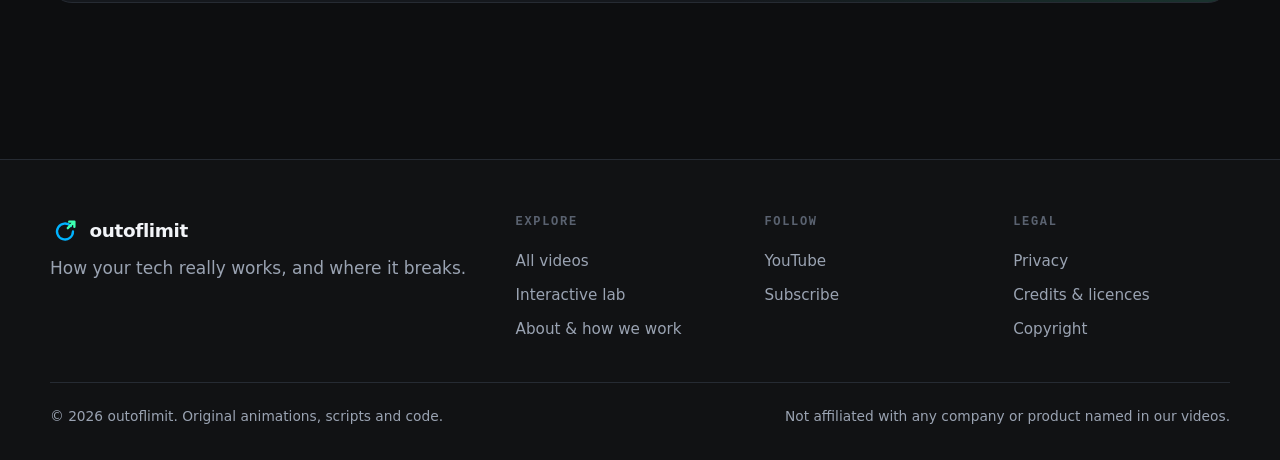
==== commit 1af91dee: "Update index.html" ====
--- a/index.html
+++ b/index.html
@@ -175,7 +175,7 @@
             <a class="card video-card reveal" href="/videos/ariane-5/">
               <div class="thumb"><img src="/img/ariane-5.jpg" width="1280" height="720" alt="The Ariane 5 explosion thumbnail: TOO BIG." loading="lazy" /><span class="duration">8:37</span></div>
               <div class="body">
-                <div class="meta"><span class="chip"><span class="dot"></span><span data-release="2026-11-27T20:30:00Z" data-before="Premieres Fri 28 Nov" data-after="28 Nov 2026">28 Nov 2026</span></span><span class="chip">Breaks</span></div>
+                <div class="meta"><span class="chip"><span class="dot"></span><span data-release="2026-11-27T20:30:00Z" data-before="Premieres Sat 28 Nov" data-after="28 Nov 2026">28 Nov 2026</span></span><span class="chip">Breaks</span></div>
                 <h3>The Ariane 5 Explosion: The Number That Was Too Big for a Rocket</h3>
               </div>
             </a>
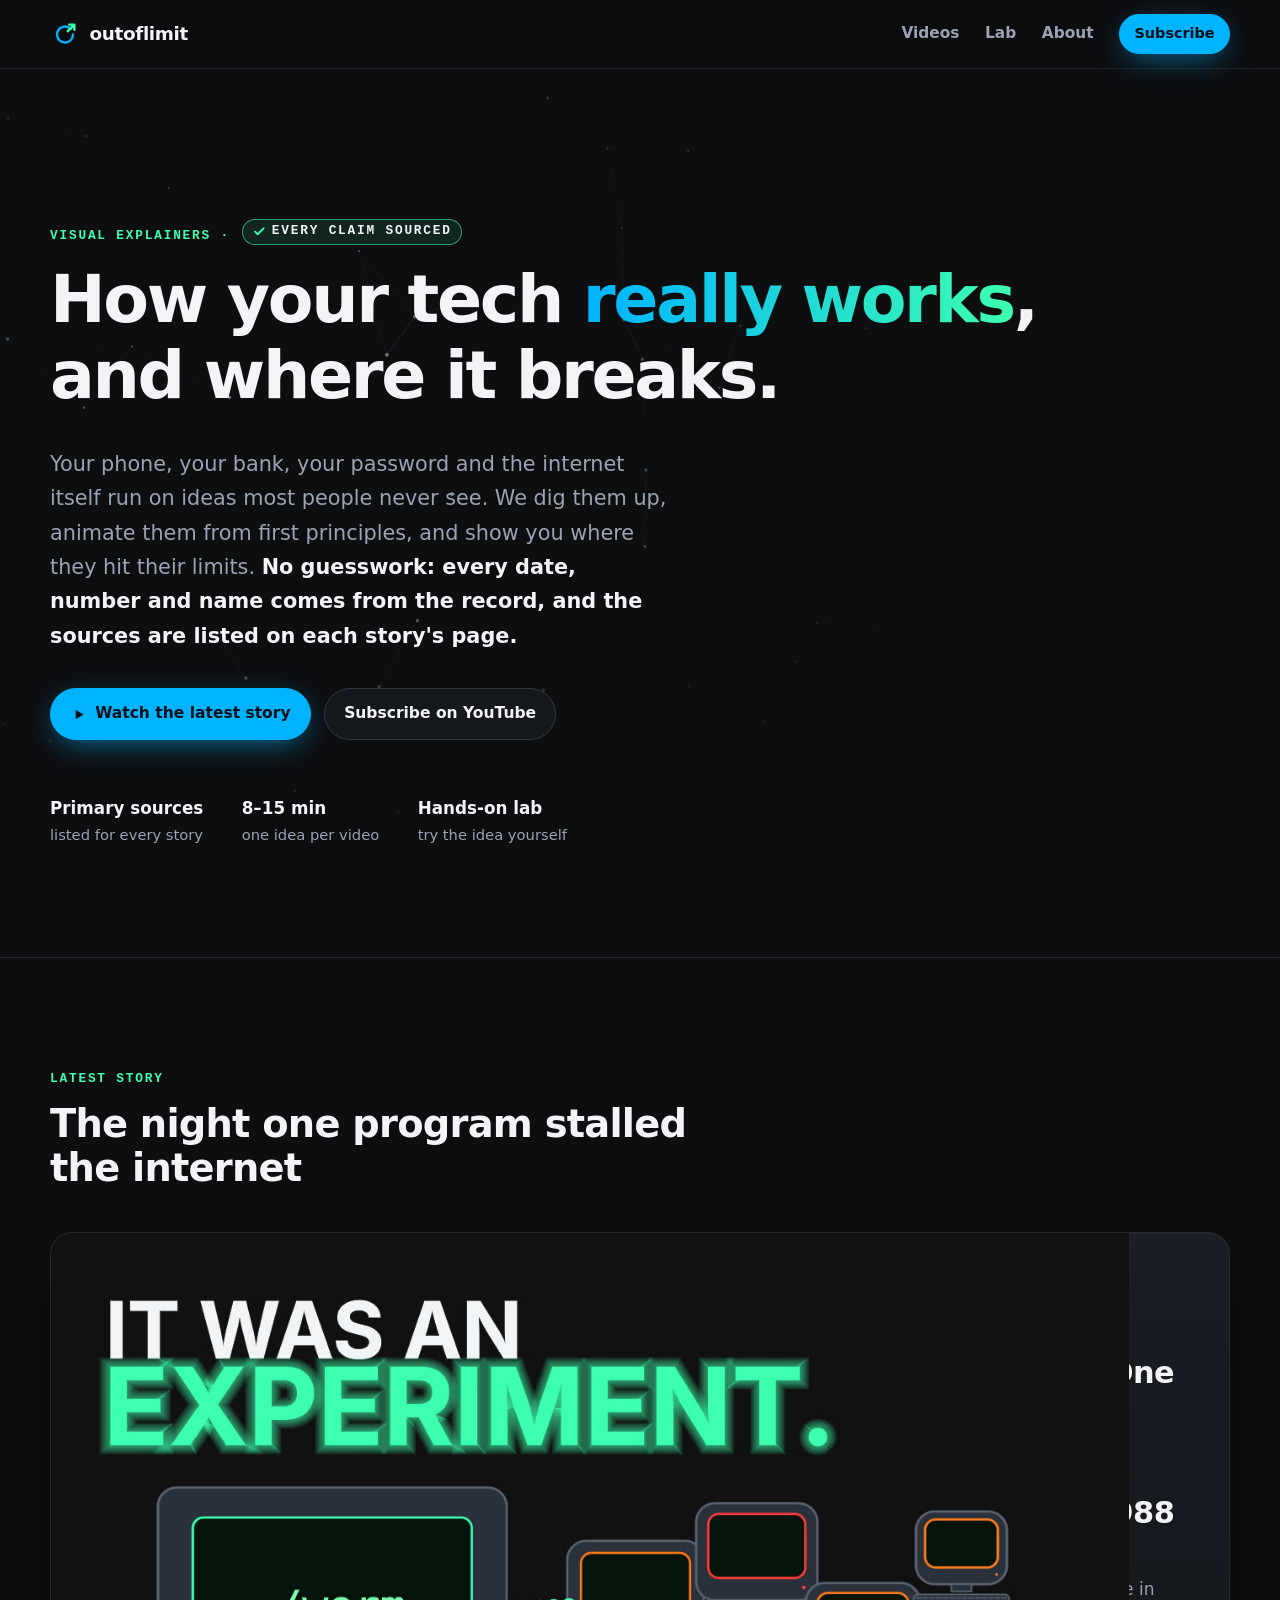
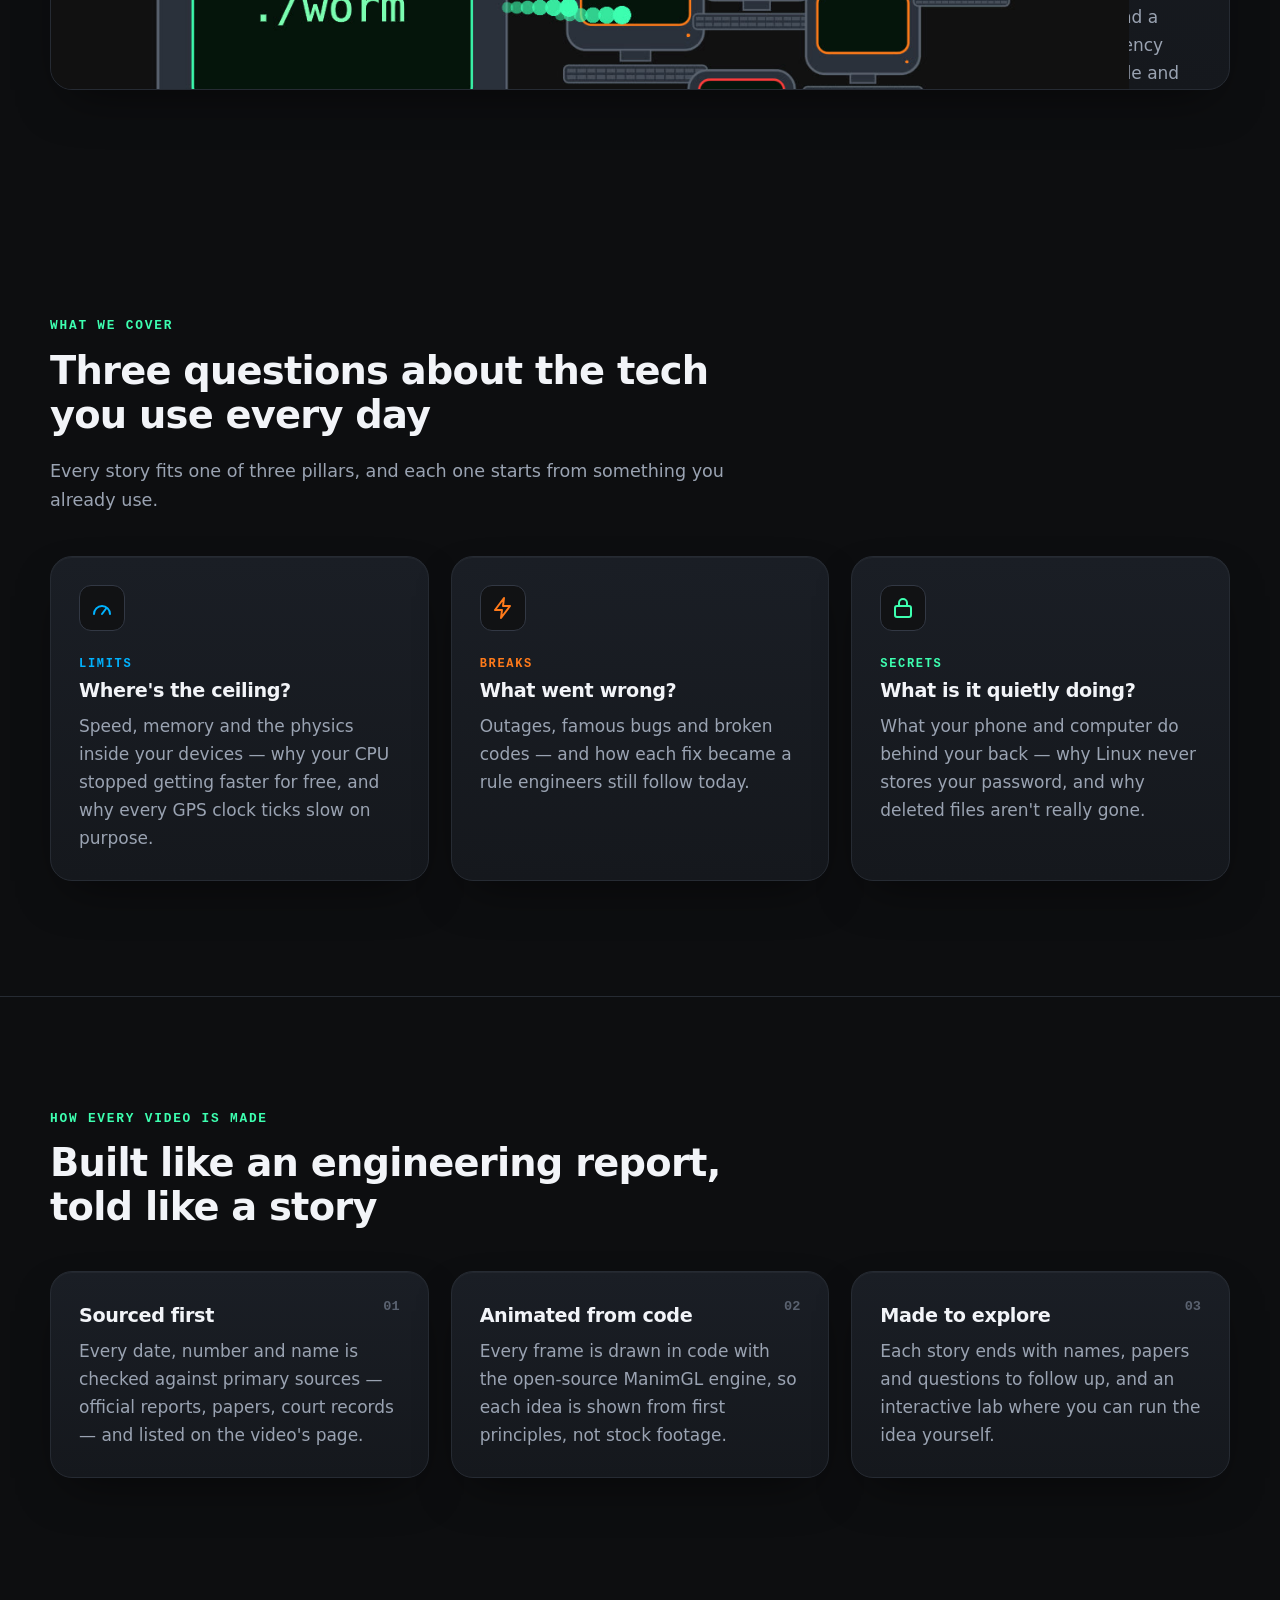
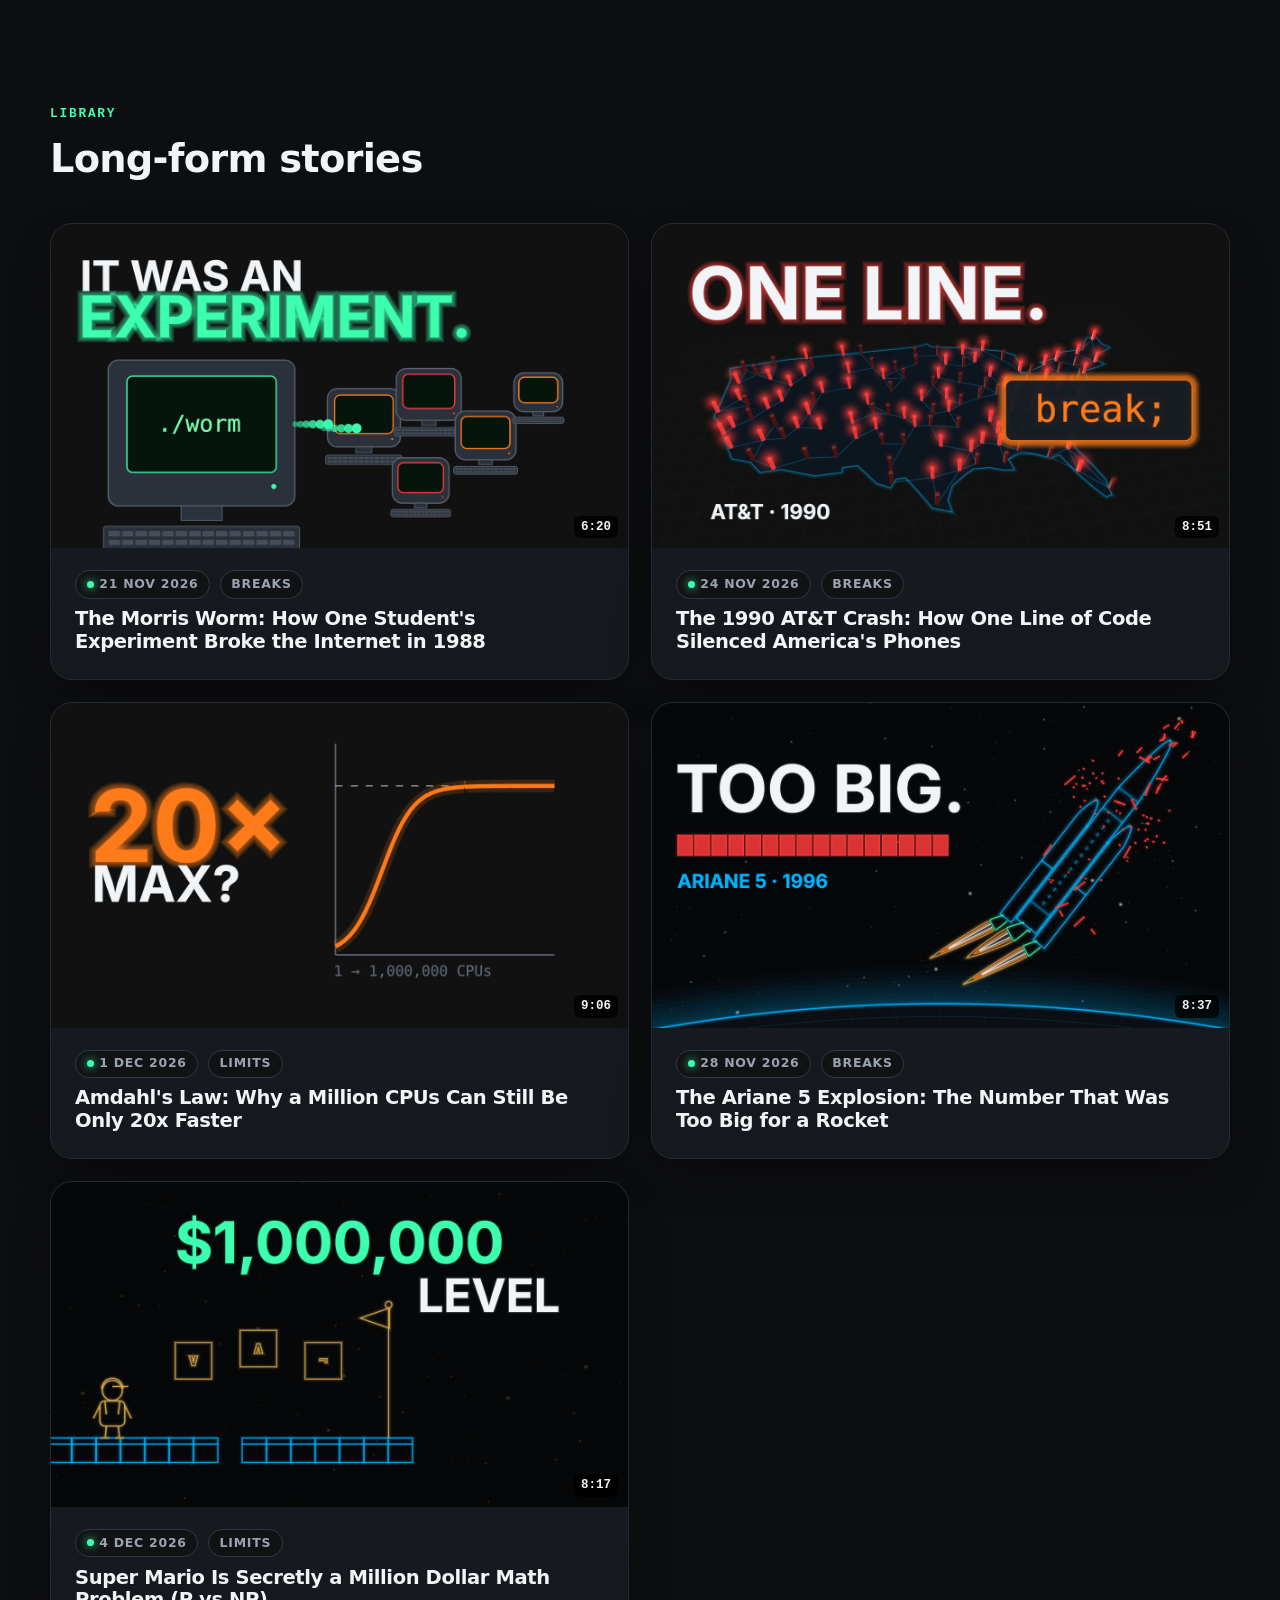
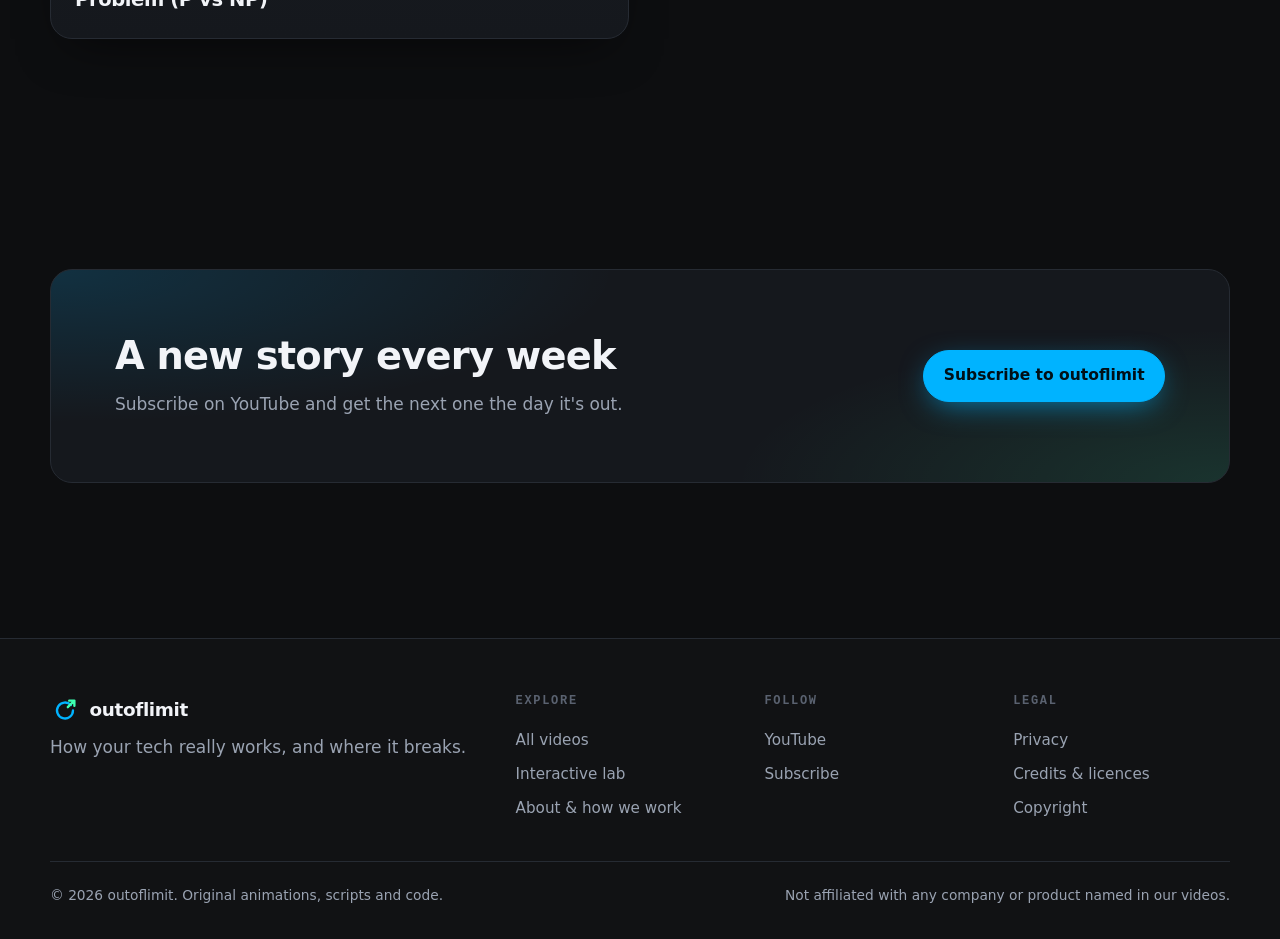
==== commit c4b391c6: "Publish site" ====
--- a/index.html
+++ b/index.html
@@ -18,9 +18,9 @@
     <script type="application/ld+json">
       {"@context":"https://schema.org","@type":"Organization","name":"outoflimit","url":"https://www.outoflimit.com/","logo":"https://www.outoflimit.com/favicon.svg","sameAs":["https://www.youtube.com/@outoflimit-w5o"]}
     </script>
-    <script type="module" crossorigin src="/assets/home-BytMBKPS.js"></script>
-    <link rel="modulepreload" crossorigin href="/assets/main-CT737ToE.js">
-    <link rel="stylesheet" crossorigin href="/assets/main-D8rZUt0z.css">
+    <script type="module" crossorigin src="/assets/home-FhULKzup.js"></script>
+    <link rel="modulepreload" crossorigin href="/assets/main-CLWJINiO.js">
+    <link rel="stylesheet" crossorigin href="/assets/main-kDqNhFGe.css">
   </head>
   <body data-section="home">
     <a class="skip" href="#main">Skip to content</a>
@@ -175,8 +175,15 @@
             <a class="card video-card reveal" href="/videos/ariane-5/">
               <div class="thumb"><img src="/img/ariane-5.jpg" width="1280" height="720" alt="The Ariane 5 explosion thumbnail: TOO BIG." loading="lazy" /><span class="duration">8:37</span></div>
               <div class="body">
-                <div class="meta"><span class="chip"><span class="dot"></span><span data-release="2026-11-27T20:30:00Z" data-before="Premieres Sat 28 Nov" data-after="28 Nov 2026">28 Nov 2026</span></span><span class="chip">Breaks</span></div>
+                <div class="meta"><span class="chip"><span class="dot"></span><span data-release="2026-11-27T20:30:00Z" data-before="Premieres Fri 28 Nov" data-after="28 Nov 2026">28 Nov 2026</span></span><span class="chip">Breaks</span></div>
                 <h3>The Ariane 5 Explosion: The Number That Was Too Big for a Rocket</h3>
+              </div>
+            </a>
+            <a class="card video-card reveal" href="/videos/mario-p-vs-np/">
+              <div class="thumb"><img src="/img/mario-p-vs-np.jpg" width="1280" height="720" alt="The Mario and P vs NP thumbnail: $1,000,000 LEVEL." loading="lazy" /><span class="duration">8:17</span></div>
+              <div class="body">
+                <div class="meta"><span class="chip"><span class="dot"></span><span data-release="2026-12-03T20:30:00Z" data-before="Premieres Fri 4 Dec" data-after="4 Dec 2026">4 Dec 2026</span></span><span class="chip">Limits</span></div>
+                <h3>Super Mario Is Secretly a Million Dollar Math Problem (P vs NP)</h3>
               </div>
             </a>
           </div>
--- a/assets/main-kDqNhFGe.css
+++ b/assets/main-kDqNhFGe.css
@@ -0,0 +1 @@
+:root{--bg:#0d0e10;--bg-2:#111214;--panel:#15181d;--panel-2:#1a1e25;--line:#262b33;--line-2:#323844;--text:#f2f4f8;--muted:#9aa3b2;--dim:#5a6270;--blue:#00b3ff;--orange:#ff7a1a;--mint:#3dffb0;--brass:#d4a64a;--red:#ff4d5e;--radius:14px;--radius-lg:22px;--wrap:1180px;--font:Inter, ui-sans-serif, system-ui, -apple-system, "Segoe UI", Roboto, "Helvetica Neue", Arial, sans-serif;--mono:ui-monospace, "SF Mono", "Cascadia Code", "Segoe UI Mono", Menlo, Consolas, monospace;--shadow:0 1px 0 #ffffff0a inset, 0 20px 50px -20px #0009;--lightningcss-light: ;--lightningcss-dark:initial;color-scheme:dark}*,:before,:after{box-sizing:border-box}html{scroll-behavior:smooth;-webkit-text-size-adjust:100%}@media (prefers-reduced-motion:reduce){html{scroll-behavior:auto}}body{background:var(--bg);color:var(--text);font:400 17px/1.65 var(--font);-webkit-font-smoothing:antialiased;text-rendering:optimizelegibility;margin:0}img{max-width:100%;height:auto;display:block}a{color:inherit;-webkit-text-decoration-color:color-mix(in srgb, var(--blue) 60%, transparent);text-decoration-color:color-mix(in srgb, var(--blue) 60%, transparent);text-underline-offset:3px}a:hover{color:var(--blue)}:focus-visible{outline:2px solid var(--blue);outline-offset:3px;border-radius:6px}h1,h2,h3{letter-spacing:-.02em;margin:0 0 .5em;line-height:1.15}h1{letter-spacing:-.035em;font-size:clamp(2.3rem,5.2vw,4.2rem);font-weight:800}h2{font-size:clamp(1.7rem,3vw,2.4rem);font-weight:750}h3{font-size:1.2rem;font-weight:700}p{margin:0 0 1em}.muted{color:var(--muted)}.wrap{width:min(100% - 40px, var(--wrap));margin-inline:auto}.narrow{width:min(100% - 40px,760px);margin-inline:auto}.skip{background:var(--blue);color:#000;z-index:100;border-radius:8px;padding:8px 14px;position:absolute;top:8px;left:-999px}.skip:focus{left:12px}.btn{border:1px solid var(--line-2);background:var(--panel);color:var(--text);cursor:pointer;border-radius:999px;align-items:center;gap:.5em;padding:.8em 1.25em;font-size:.97rem;font-weight:650;text-decoration:none;transition:transform .15s,background .15s,border-color .15s,box-shadow .15s;display:inline-flex}.btn:hover{color:var(--text);border-color:var(--dim);transform:translateY(-1px)}.btn-primary{background:var(--blue);border-color:var(--blue);color:#001018;box-shadow:0 8px 30px -8px color-mix(in srgb, var(--blue) 70%, transparent)}.btn-primary:hover{color:#001018;background:#33c4ff}.btn-sm{padding:.5em 1em;font-size:.9rem}.btn svg{width:1.1em;height:1.1em}.chip{font:600 .78rem/1 var(--font);letter-spacing:.06em;text-transform:uppercase;border:1px solid var(--line-2);color:var(--muted);background:var(--bg-2);border-radius:999px;align-items:center;gap:.45em;padding:.55em .85em;display:inline-flex}.chip .dot{background:var(--mint);width:7px;height:7px;box-shadow:0 0 10px var(--mint);border-radius:50%}.chip.is-soon .dot{background:var(--orange);box-shadow:0 0 10px var(--orange)}.eyebrow{font:700 .8rem/1 var(--mono);letter-spacing:.14em;text-transform:uppercase;color:var(--mint);margin-bottom:1rem;display:block}.site-header{z-index:50;background:color-mix(in srgb, var(--bg) 78%, transparent);-webkit-backdrop-filter:saturate(140%)blur(14px);border-bottom:1px solid color-mix(in srgb, var(--line) 70%, transparent);position:sticky;top:0}.header-row{justify-content:space-between;align-items:center;height:68px;display:flex}.brand{letter-spacing:-.02em;color:var(--text);align-items:center;gap:.6rem;font-size:1.15rem;font-weight:800;text-decoration:none;display:inline-flex}.brand:hover{color:var(--text)}.brand-mark{width:30px;height:30px;color:var(--blue)}.site-nav{align-items:center;gap:1.6rem;display:flex}.site-nav a:not(.btn){color:var(--muted);font-size:.96rem;font-weight:600;text-decoration:none}.site-nav a:not(.btn):hover,.site-nav a[aria-current=page]{color:var(--text)}.nav-toggle{cursor:pointer;background:0 0;border:0;width:42px;height:42px;display:none}.nav-toggle span{background:var(--text);width:22px;height:2px;margin:6px auto;transition:transform .2s;display:block}@media (width<=760px){.nav-toggle{display:block}.site-nav{background:var(--bg);border-bottom:1px solid var(--line);flex-direction:column;align-items:stretch;gap:0;padding:8px 20px 20px;display:none;position:absolute;inset:68px 0 auto}.site-nav.open{display:flex}.site-nav a:not(.btn){border-bottom:1px solid var(--line);padding:14px 4px}.site-nav .btn{justify-content:center;margin-top:14px}.nav-toggle[aria-expanded=true] span:first-child{transform:translateY(4px)rotate(45deg)}.nav-toggle[aria-expanded=true] span:last-child{transform:translateY(-4px)rotate(-45deg)}}section{padding:clamp(64px,9vw,120px) 0}.section-head{max-width:680px;margin-bottom:2.6rem}.section-head p{color:var(--muted);font-size:1.1rem}.divider{border-top:1px solid var(--line)}.hero{isolation:isolate;padding:clamp(80px,12vw,150px) 0 clamp(70px,9vw,110px);position:relative;overflow:hidden}.hero canvas{z-index:-1;opacity:.9;width:100%;height:100%;position:absolute;inset:0}.hero:after{content:"";z-index:-1;background:radial-gradient(60% 70% at 25% 40%, transparent 0, var(--bg) 85%), linear-gradient(to bottom, transparent 60%, var(--bg));position:absolute;inset:0}.hero h1 .accent{background:linear-gradient(90deg, var(--blue), var(--mint));color:#0000;-webkit-background-clip:text;background-clip:text}.hero .lead{color:var(--muted);max-width:620px;margin:1.2rem 0 2.2rem;font-size:clamp(1.1rem,1.7vw,1.3rem)}.hero .actions{flex-wrap:wrap;gap:.8rem;display:flex}.hero-meta{color:var(--muted);flex-wrap:wrap;gap:2.4rem;margin-top:3.4rem;font-size:.92rem;display:flex}.hero-meta strong{color:var(--text);font-size:1.05rem;display:block}.grid{gap:22px;display:grid}.grid-3{grid-template-columns:repeat(3,1fr)}.grid-2{grid-template-columns:repeat(2,1fr)}@media (width<=900px){.grid-3,.grid-2{grid-template-columns:1fr}}.card{background:linear-gradient(180deg, var(--panel-2), var(--panel));border:1px solid var(--line);border-radius:var(--radius-lg);box-shadow:var(--shadow);padding:28px;position:relative}.card h3{margin-top:.3rem}.card p{color:var(--muted);margin:0}.card .icon{border:1px solid var(--line-2);background:var(--bg-2);border-radius:12px;place-items:center;width:46px;height:46px;margin-bottom:1rem;display:grid}.card .icon svg{width:24px;height:24px}.pillar-limits .icon{color:var(--blue)}.pillar-breaks .icon{color:var(--orange)}.pillar-secrets .icon{color:var(--mint)}.pillar-tag{font:700 .75rem/1 var(--mono);letter-spacing:.14em;text-transform:uppercase}.pillar-limits .pillar-tag{color:var(--blue)}.pillar-breaks .pillar-tag{color:var(--orange)}.pillar-secrets .pillar-tag{color:var(--mint)}.video-card{color:var(--text);flex-direction:column;padding:0;text-decoration:none;transition:transform .2s,border-color .2s;display:flex;overflow:hidden}a.video-card:hover{border-color:var(--line-2);color:var(--text);transform:translateY(-3px)}.video-card .thumb{aspect-ratio:16/9;background:#000;position:relative}.video-card .thumb img{object-fit:cover;width:100%;height:100%}.video-card .thumb .duration{font:600 .78rem/1 var(--mono);background:#000c;border-radius:6px;padding:5px 7px;position:absolute;bottom:10px;right:10px}.video-card .body{flex-direction:column;flex:1;gap:.6rem;padding:22px 24px 26px;display:flex}.video-card h3{margin:0;font-size:1.22rem}.video-card .meta{flex-wrap:wrap;align-items:center;gap:.6rem;display:flex}.feature{grid-template-columns:1.25fr 1fr;gap:0;padding:0;display:grid;overflow:hidden}.feature .thumb{aspect-ratio:16/9;height:100%}.feature .thumb img{object-fit:cover;width:100%;height:100%}.feature .body{flex-direction:column;justify-content:center;gap:1rem;padding:clamp(26px,4vw,44px);display:flex}.feature h3{margin:0;font-size:clamp(1.4rem,2.4vw,1.9rem)}@media (width<=900px){.feature{grid-template-columns:1fr}}.steps{counter-reset:step}.steps .card:before{counter-increment:step;content:"0" counter(step);font:700 .85rem/1 var(--mono);color:var(--dim);position:absolute;top:28px;right:28px}.cta-band{border:1px solid var(--line);border-radius:var(--radius-lg);background:radial-gradient(80% 120% at 0% 0%, color-mix(in srgb, var(--blue) 16%, transparent), transparent 60%), radial-gradient(70% 120% at 100% 100%, color-mix(in srgb, var(--mint) 12%, transparent), transparent 60%), var(--panel);flex-wrap:wrap;justify-content:space-between;align-items:center;gap:1.6rem;padding:clamp(36px,6vw,64px);display:flex}.cta-band h2{margin:0 0 .3em}.cta-band p{color:var(--muted);margin:0}.crumbs{color:var(--muted);margin-bottom:1.4rem;font-size:.9rem}.crumbs a{color:var(--muted)}.article-head{padding:clamp(48px,7vw,84px) 0 28px}.article-head .meta{flex-wrap:wrap;gap:.6rem;margin-top:1.2rem;display:flex}.player{aspect-ratio:16/9;border-radius:var(--radius-lg);border:1px solid var(--line);box-shadow:var(--shadow);background:#000;position:relative;overflow:hidden}.player img,.player iframe{object-fit:cover;border:0;width:100%;height:100%;position:absolute;inset:0}.player .play{cursor:pointer;color:#fff;background:linear-gradient(#0000001a,#0000008c);border:0;place-items:center;width:100%;display:grid;position:absolute;inset:0}.player .play-inner{flex-direction:column;align-items:center;gap:.8rem;font-weight:650;display:flex}.player .play-icon{background:var(--blue);width:78px;height:78px;box-shadow:0 0 0 10px color-mix(in srgb, var(--blue) 25%, transparent);border-radius:50%;place-items:center;transition:transform .2s;display:grid}.player .play:hover .play-icon{transform:scale(1.06)}.player .play-icon svg{color:#001018;width:30px;height:30px;margin-left:4px}.player .note{color:#d7dbe2;text-shadow:0 1px 2px #000;text-align:center;background:#0000008c;border-radius:999px;max-width:90%;padding:6px 12px;font-size:.85rem;font-weight:500}@media (width<=560px){.player .play-icon{width:60px;height:60px}.player .note{font-size:.74rem}}.prose{font-size:1.08rem}.prose h2{margin-top:2.6rem}.prose p{color:#d6dae2}.toc{border:1px solid var(--line);border-radius:var(--radius);margin:0;padding:0;list-style:none;overflow:hidden}.toc li+li{border-top:1px solid var(--line)}.toc a{color:var(--text);gap:1rem;padding:14px 18px;text-decoration:none;display:flex}.toc a:hover{background:var(--panel);color:var(--text)}.toc.is-soon a{cursor:default;color:var(--muted)}.toc.is-soon a:hover{color:var(--muted);background:0 0}.toc-note{margin-top:.6rem;font-size:.9rem}.toc time{font:600 .92rem/1.6 var(--mono);color:var(--blue);min-width:3.4em}.figure{margin:2rem 0}.figure img{border-radius:var(--radius);border:1px solid var(--line)}.figure figcaption{color:var(--muted);margin-top:.6rem;font-size:.88rem}.callout{border:1px solid var(--line);border-left:3px solid var(--mint);background:var(--panel);border-radius:var(--radius);margin:1.6rem 0;padding:18px 22px}.callout p:last-child{margin:0}.sources{padding-left:1.2em}.sources li{color:#d6dae2;margin-bottom:.7rem}.sources .why{color:var(--muted);font-size:.92rem;display:block}details.transcript{border:1px solid var(--line);border-radius:var(--radius);background:var(--panel)}details.transcript summary{cursor:pointer;justify-content:space-between;padding:16px 20px;font-weight:650;list-style:none;display:flex}details.transcript summary:after{content:"+";color:var(--muted);font-size:1.3rem;line-height:1}details.transcript[open] summary:after{content:"–"}details.transcript .inner{color:#cdd2db;padding:0 22px 18px}details.transcript .inner p{margin:0 0 .85em}.lab{border:1px solid var(--line);border-radius:var(--radius-lg);background:var(--panel);box-shadow:var(--shadow);overflow:hidden}.lab-top{border-bottom:1px solid var(--line);flex-wrap:wrap;justify-content:space-between;align-items:center;gap:1rem;padding:16px 20px;display:flex}.lab-title{font:700 .85rem/1 var(--mono);letter-spacing:.1em;text-transform:uppercase;color:var(--mint)}.lab-stage{aspect-ratio:16/8;background:radial-gradient(80% 90%,#12161c,#0b0c0e);position:relative}.lab-stage canvas{width:100%;height:100%;position:absolute;inset:0}.lab-controls{border-top:1px solid var(--line);grid-template-columns:1.4fr 1fr;gap:18px;padding:18px 20px 20px;display:grid}@media (width<=760px){.lab-controls{grid-template-columns:1fr}.lab-stage{aspect-ratio:4/3}}.seg{flex-wrap:wrap;gap:6px;display:flex}.seg button{font:600 .88rem/1 var(--font);border:1px solid var(--line-2);background:var(--bg-2);color:var(--muted);cursor:pointer;border-radius:10px;padding:.7em .95em}.seg button[aria-pressed=true]{color:#001018;background:var(--mint);border-color:var(--mint)}.lab-label{color:var(--muted);margin-bottom:8px;font-size:.82rem;display:block}.stats{grid-template-columns:repeat(3,1fr);gap:8px;display:grid}.stat{background:var(--bg-2);border:1px solid var(--line);border-radius:10px;padding:10px 12px}.stat b{font:700 1.25rem/1.2 var(--mono);display:block}.stat span{color:var(--muted);font-size:.78rem}.stat.warn b{color:var(--orange)}.stat.bad b{color:var(--red)}.lab-actions{gap:8px;display:flex}.lab-label b{color:var(--text);font-family:var(--mono)}input.range{width:100%;accent-color:var(--mint);height:28px;margin:2px 0 0}pre.steps{background:var(--bg-2);border:1px solid var(--line);font:500 .86rem/1.6 var(--mono);color:var(--text);white-space:pre-wrap;overflow-wrap:anywhere;border-radius:10px;margin:14px 0 0;padding:12px 14px}.legal h2{margin-top:2.8rem;scroll-margin-top:90px}.legal p,.legal li{color:#d0d5dd}.notfound{text-align:center;place-items:center;min-height:60vh;display:grid}.reveal{opacity:0;transition:opacity .7s,transform .7s;transform:translateY(16px)}.reveal.in{opacity:1;transform:none}@media (prefers-reduced-motion:reduce){.reveal{opacity:1;transition:none;transform:none}}.site-footer{border-top:1px solid var(--line);background:var(--bg-2);margin-top:40px;padding-top:56px}.footer-grid{grid-template-columns:2fr 1fr 1fr 1fr;gap:32px;padding-bottom:40px;display:grid}.footer-grid nav{flex-direction:column;gap:.55rem;display:flex}.footer-grid nav a{color:var(--muted);font-size:.95rem;text-decoration:none}.footer-grid nav a:hover{color:var(--text)}.footer-h{font:700 .75rem/1 var(--mono);letter-spacing:.14em;text-transform:uppercase;color:var(--dim);margin-bottom:.8rem}.footer-base{border-top:1px solid var(--line);color:var(--muted);flex-wrap:wrap;justify-content:space-between;gap:12px;padding:22px 0 32px;font-size:.86rem;display:flex}@media (width<=760px){.footer-grid{grid-template-columns:1fr 1fr}.footer-grid>div:first-child{grid-column:1/-1}}.eyebrow .sourced{color:var(--text);border:1px solid color-mix(in srgb, var(--mint) 55%, transparent);background:color-mix(in srgb, var(--mint) 10%, transparent);border-radius:999px;align-items:center;gap:.4em;margin-left:.2em;padding:.35em .7em;text-decoration:none;display:inline-flex}.eyebrow .sourced svg{width:1.15em;height:1.15em;color:var(--mint)}.eyebrow .sourced:hover{color:var(--text);border-color:var(--mint);background:color-mix(in srgb, var(--mint) 18%, transparent)}.hero .lead .lead-proof{color:var(--text);font-weight:600}.legal h3[id],.prose h3[id]{scroll-margin-top:90px}@media (width<=480px){.eyebrow .sep{display:none}.eyebrow .sourced{margin:.7em 0 0}}.squeeze-stage{background:radial-gradient(80% 90%,#12161c,#0b0c0e);padding:22px 20px 18px}.bits-label{font:600 .78rem/1.4 var(--mono);color:var(--muted);justify-content:space-between;gap:1rem;margin-bottom:6px;display:flex}.bits-label .key{flex-wrap:wrap;gap:12px;display:flex}.bits-label .key i{align-items:center;gap:5px;font-style:normal;display:inline-flex}.bits-label .key i:before{content:"";background:currentColor;border-radius:2px;width:9px;height:9px}.bits{gap:2px;display:grid}.bits-64{grid-template-columns:repeat(64,1fr)}.bits-16{grid-template-columns:repeat(16,1fr);gap:5px;max-width:640px;margin-inline:auto}.bit{aspect-ratio:1/2.2;border:1px solid var(--line-2);background:0 0;border-radius:2px;transition:background .12s,border-color .12s}.bits-16 .bit{aspect-ratio:1/1.2;border-radius:4px}.bit.sign{color:var(--orange)}.bit.exp{color:var(--brass)}.bit.frac{color:var(--blue)}.bit.int{color:var(--mint)}.bit.on{background:currentColor;border-color:currentColor}.bits-64 .bit:nth-child(2),.bits-64 .bit:nth-child(13){margin-left:4px}.squeeze-funnel{background:linear-gradient(to bottom right, transparent 49.5%, var(--line-2) 50%, transparent 50.5%) left / 22% 100% no-repeat, linear-gradient(to bottom left, transparent 49.5%, var(--line-2) 50%, transparent 50.5%) right / 22% 100% no-repeat;max-width:92%;height:34px;margin:6px auto}.squeeze-status{text-align:center;color:var(--text);min-height:3em;margin:16px 0 0;font-size:.98rem}.lab.is-error .bits-16 .bit.on,.lab.is-error .squeeze-status{color:var(--red)}.lab.is-limited .squeeze-status{color:var(--orange)}.num-input{width:100%;font:600 1.15rem/1 var(--mono);border:1px solid var(--line-2);background:var(--bg-2);color:var(--text);border-radius:10px;padding:.6em .8em}.num-input:focus-visible{outline:2px solid var(--blue);outline-offset:1px}.stat b.small{font-size:1rem}@media (width<=560px){.bits-64{gap:1px}.bits-64 .bit{border-radius:1px}.bits-16{gap:3px}.stats.stats-squeeze{grid-template-columns:1fr 1fr}}.pizza-stage{background:radial-gradient(80% 90%,#12161c,#0b0c0e);padding:22px 20px 18px}.toppings{flex-wrap:wrap;justify-content:center;gap:8px;margin-bottom:18px;display:flex}.topping{border:1px solid var(--line-2);background:var(--bg-2);min-width:104px;color:var(--muted);font:600 .9rem/1.2 var(--font);cursor:pointer;border-radius:12px;flex-direction:column;align-items:center;gap:2px;padding:10px 14px;display:inline-flex}.topping .val{font:700 .82rem/1 var(--mono);text-transform:uppercase;letter-spacing:.08em;color:var(--orange)}.topping[aria-pressed=true]{border-color:var(--mint);color:var(--text)}.topping[aria-pressed=true] .val{color:var(--mint)}.topping:focus-visible{outline:2px solid var(--blue);outline-offset:2px}.friends{grid-template-columns:repeat(3,1fr);gap:10px;display:grid}.friends.many{grid-template-columns:repeat(5,1fr)}.friend{border:1px solid var(--line);background:var(--bg-2);border-radius:12px;padding:10px 12px;transition:border-color .2s,box-shadow .2s}.friend .who{font:700 .74rem/1 var(--mono);letter-spacing:.08em;text-transform:uppercase;color:var(--dim);margin-bottom:6px;display:block}.friend .wishes{color:var(--muted);font-size:.86rem;line-height:1.45}.friend .wishes i{color:var(--dim);font-style:normal}.friend .wish.met{color:var(--text);-webkit-text-decoration:underline 2px var(--mint);text-decoration:underline 2px var(--mint);text-underline-offset:3px}.friend.happy{border-color:var(--mint);box-shadow:0 0 0 1px color-mix(in srgb, var(--mint) 35%, transparent), 0 0 18px -6px var(--mint)}.friend.happy .who{color:var(--mint)}.friend.happy .who:after{content:" ★";color:var(--brass)}.pizza-status{text-align:center;color:var(--orange);min-height:1.5em;margin:16px 0 0;font-size:.95rem}.lab.is-solved .pizza-status,.stat.good b{color:var(--mint)}@media (width<=760px){.friends,.friends.many{grid-template-columns:1fr 1fr}.topping{min-width:88px}}
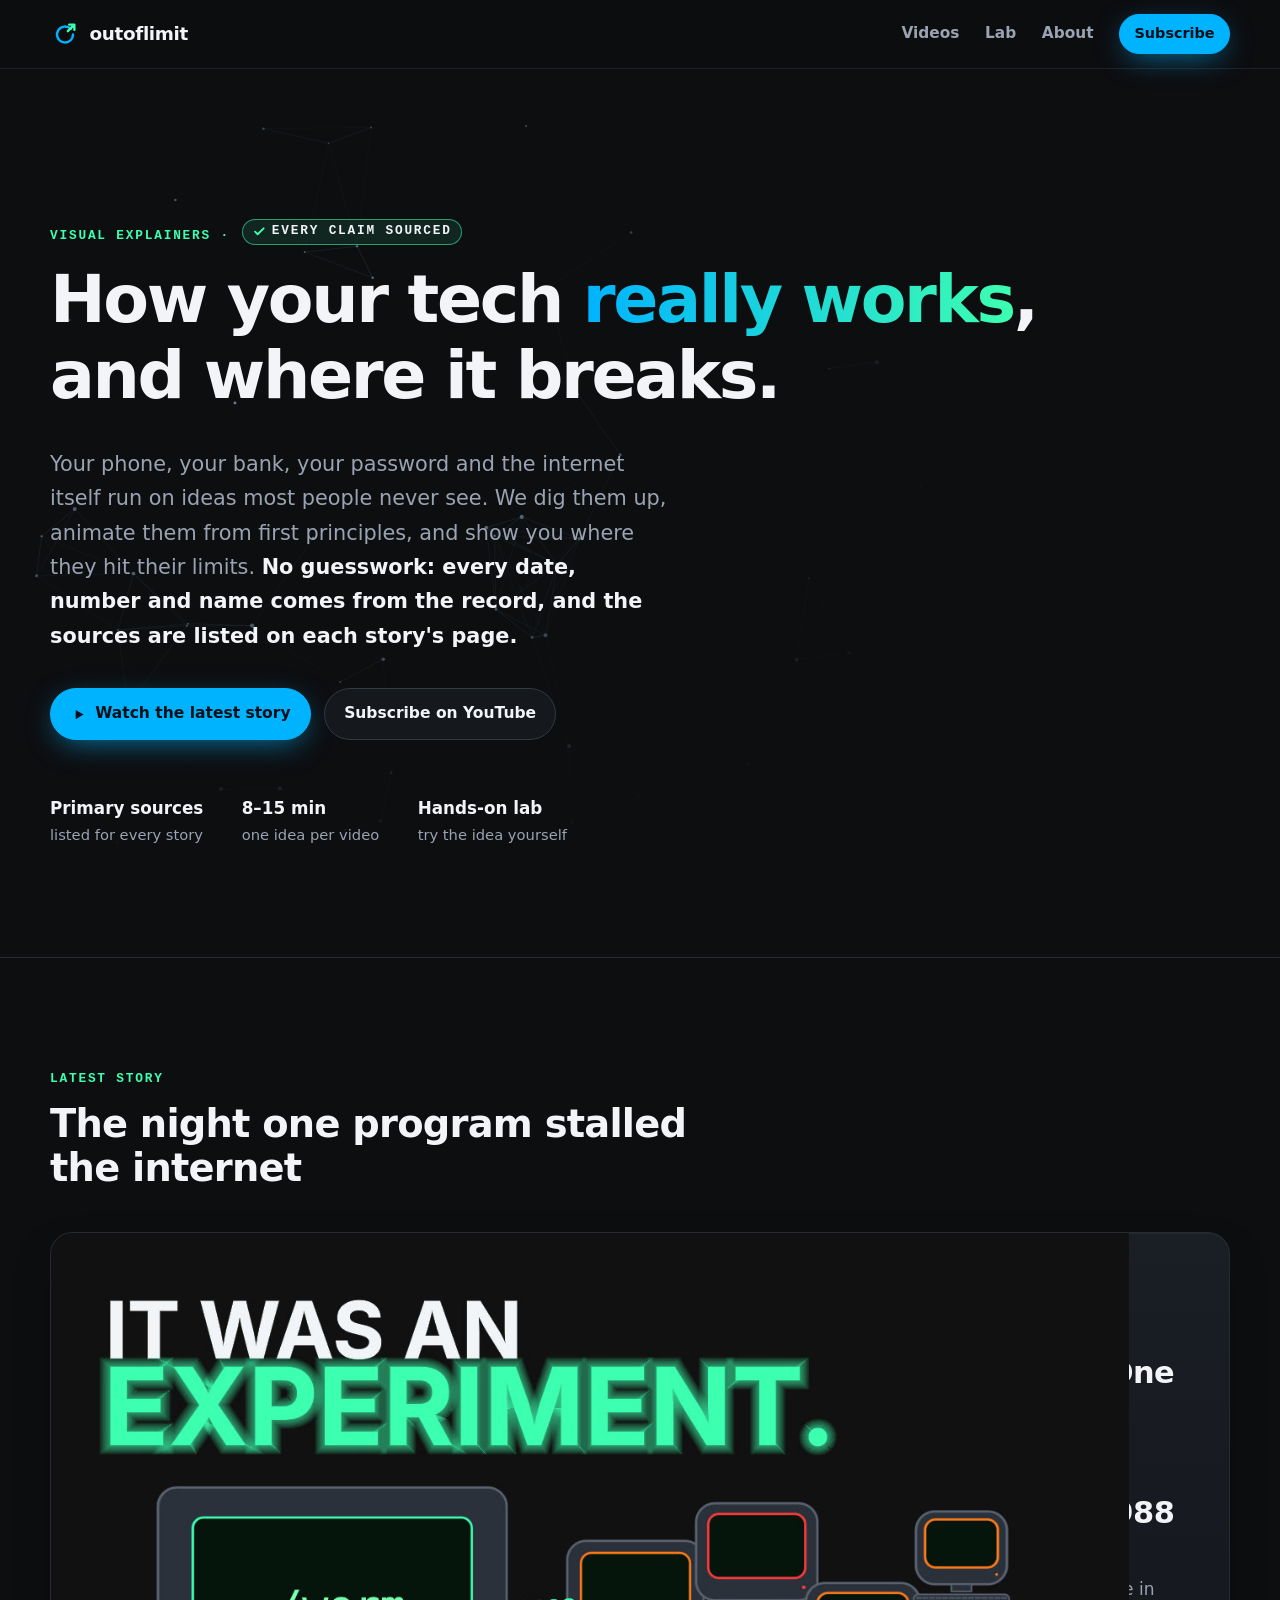
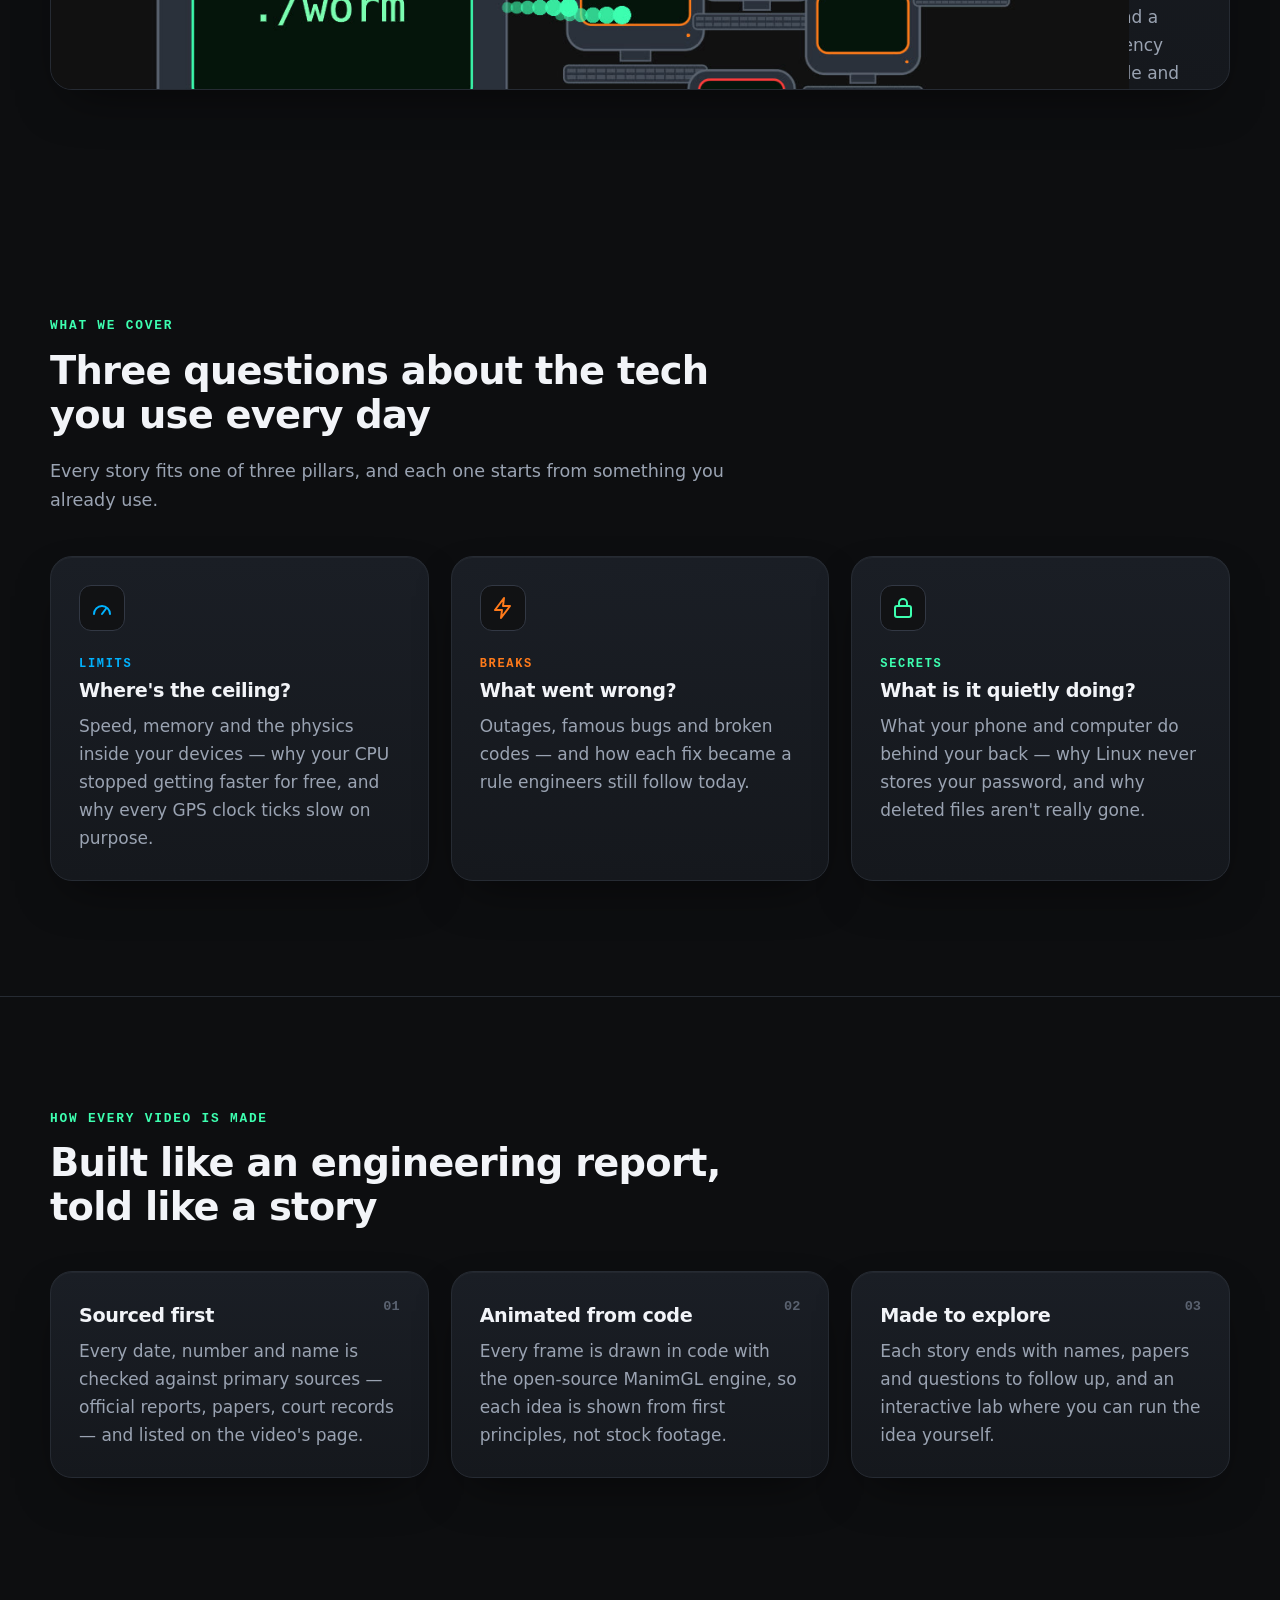
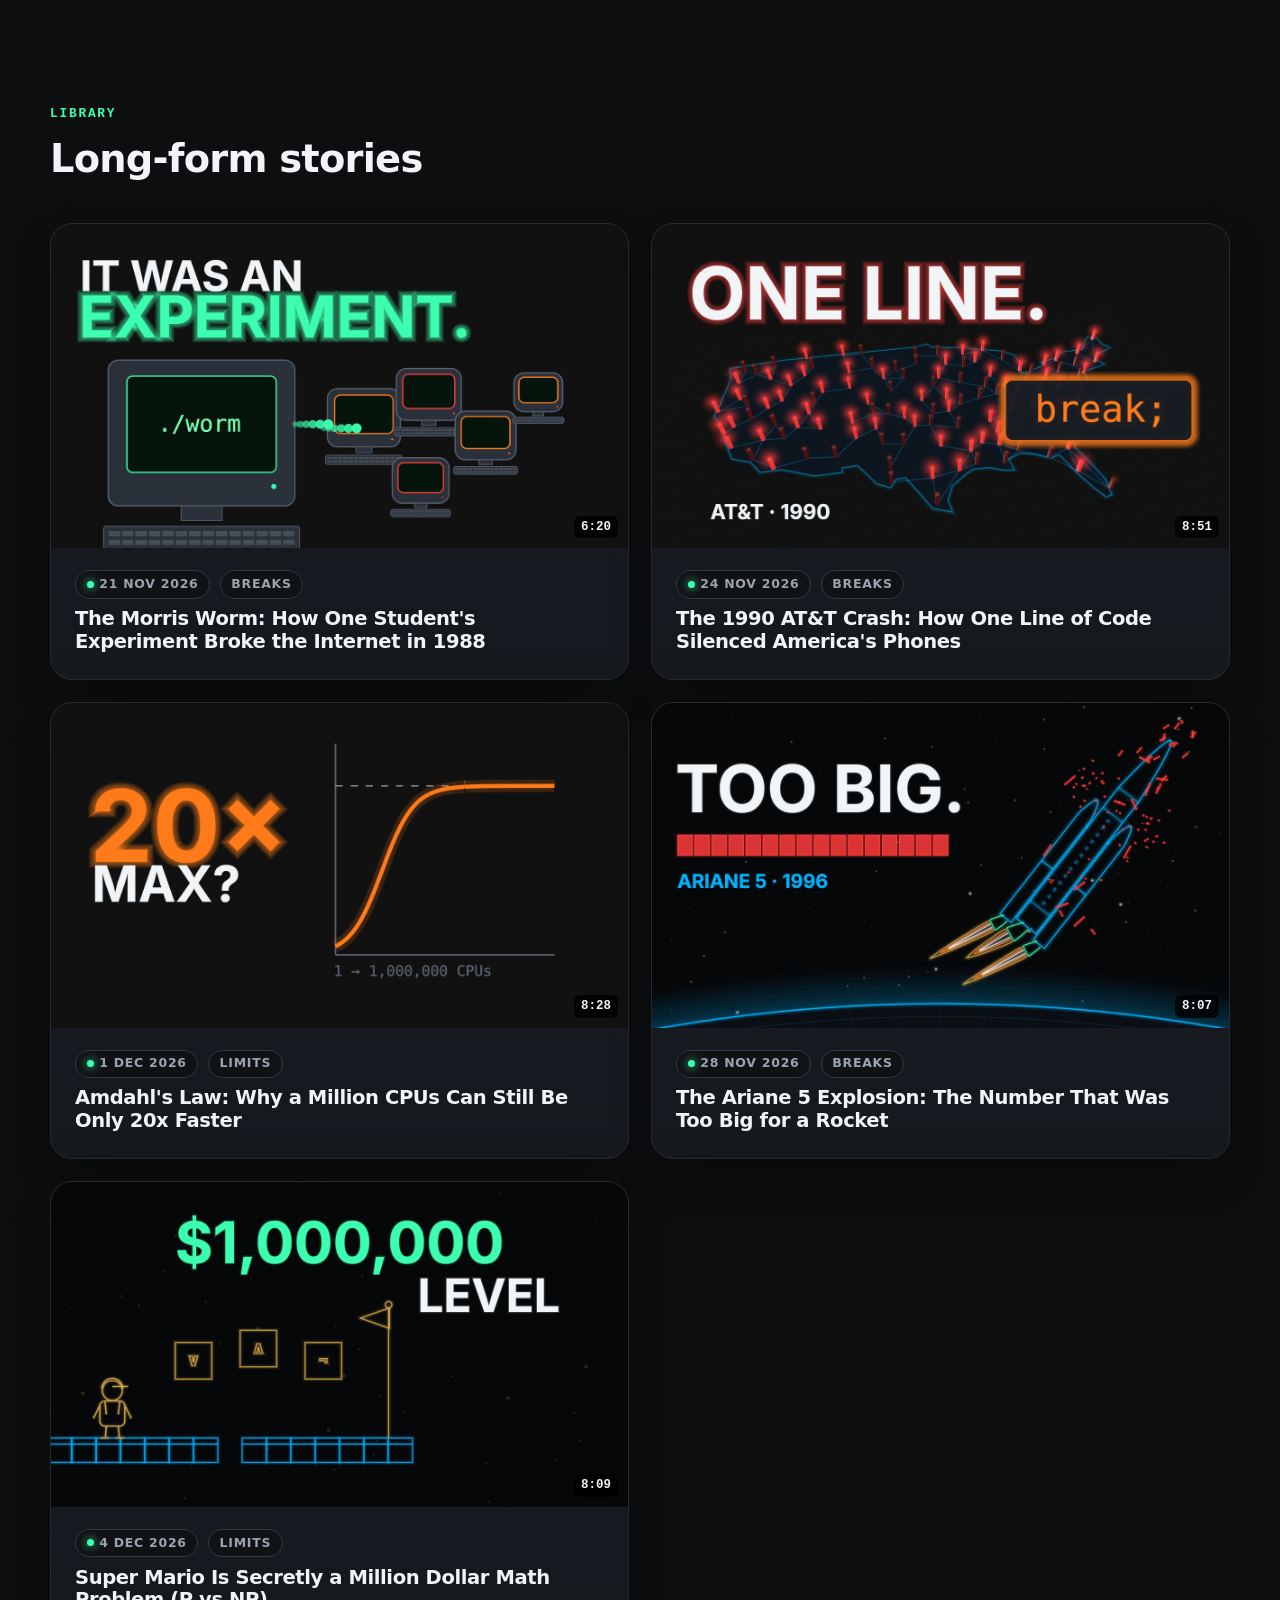
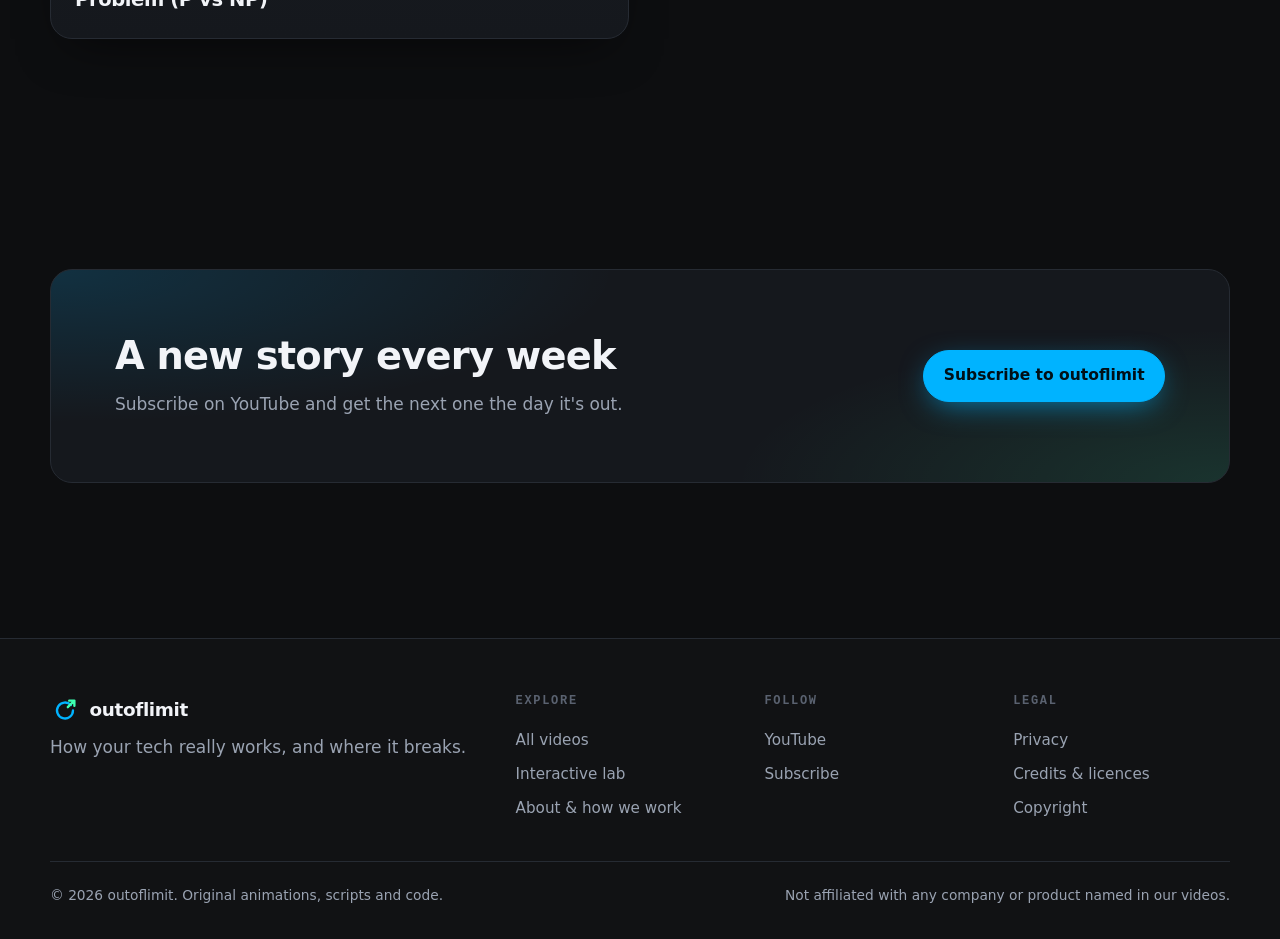
==== commit f4f1fc75: "Publish site" ====
--- a/index.html
+++ b/index.html
@@ -166,23 +166,23 @@
               </div>
             </a>
             <a class="card video-card reveal" href="/videos/amdahl-gustafson/">
-              <div class="thumb"><img src="/img/amdahl-gustafson.jpg" width="1280" height="720" alt="Amdahl's Law thumbnail: 20x max?" loading="lazy" /><span class="duration">9:06</span></div>
-              <div class="body">
-                <div class="meta"><span class="chip"><span class="dot"></span><span data-release="2026-11-30T20:30:00Z" data-before="Premieres Tue 1 Dec" data-after="1 Dec 2026">1 Dec 2026</span></span><span class="chip">Limits</span></div>
+              <div class="thumb"><img src="/img/amdahl-gustafson.jpg" width="1280" height="720" alt="Amdahl's Law thumbnail: 20x max?" loading="lazy" /><span class="duration">8:28</span></div>
+              <div class="body">
+                <div class="meta"><span class="chip"><span class="dot"></span><span data-release="2026-12-01T16:30:00Z" data-before="Premieres Tue 1 Dec" data-after="1 Dec 2026">1 Dec 2026</span></span><span class="chip">Limits</span></div>
                 <h3>Amdahl's Law: Why a Million CPUs Can Still Be Only 20x Faster</h3>
               </div>
             </a>
             <a class="card video-card reveal" href="/videos/ariane-5/">
-              <div class="thumb"><img src="/img/ariane-5.jpg" width="1280" height="720" alt="The Ariane 5 explosion thumbnail: TOO BIG." loading="lazy" /><span class="duration">8:37</span></div>
-              <div class="body">
-                <div class="meta"><span class="chip"><span class="dot"></span><span data-release="2026-11-27T20:30:00Z" data-before="Premieres Fri 28 Nov" data-after="28 Nov 2026">28 Nov 2026</span></span><span class="chip">Breaks</span></div>
+              <div class="thumb"><img src="/img/ariane-5.jpg" width="1280" height="720" alt="The Ariane 5 explosion thumbnail: TOO BIG." loading="lazy" /><span class="duration">8:07</span></div>
+              <div class="body">
+                <div class="meta"><span class="chip"><span class="dot"></span><span data-release="2026-11-28T16:30:00Z" data-before="Premieres Fri 28 Nov" data-after="28 Nov 2026">28 Nov 2026</span></span><span class="chip">Breaks</span></div>
                 <h3>The Ariane 5 Explosion: The Number That Was Too Big for a Rocket</h3>
               </div>
             </a>
             <a class="card video-card reveal" href="/videos/mario-p-vs-np/">
-              <div class="thumb"><img src="/img/mario-p-vs-np.jpg" width="1280" height="720" alt="The Mario and P vs NP thumbnail: $1,000,000 LEVEL." loading="lazy" /><span class="duration">8:17</span></div>
-              <div class="body">
-                <div class="meta"><span class="chip"><span class="dot"></span><span data-release="2026-12-03T20:30:00Z" data-before="Premieres Fri 4 Dec" data-after="4 Dec 2026">4 Dec 2026</span></span><span class="chip">Limits</span></div>
+              <div class="thumb"><img src="/img/mario-p-vs-np.jpg" width="1280" height="720" alt="The Mario and P vs NP thumbnail: $1,000,000 LEVEL." loading="lazy" /><span class="duration">8:09</span></div>
+              <div class="body">
+                <div class="meta"><span class="chip"><span class="dot"></span><span data-release="2026-12-04T16:30:00Z" data-before="Premieres Fri 4 Dec" data-after="4 Dec 2026">4 Dec 2026</span></span><span class="chip">Limits</span></div>
                 <h3>Super Mario Is Secretly a Million Dollar Math Problem (P vs NP)</h3>
               </div>
             </a>
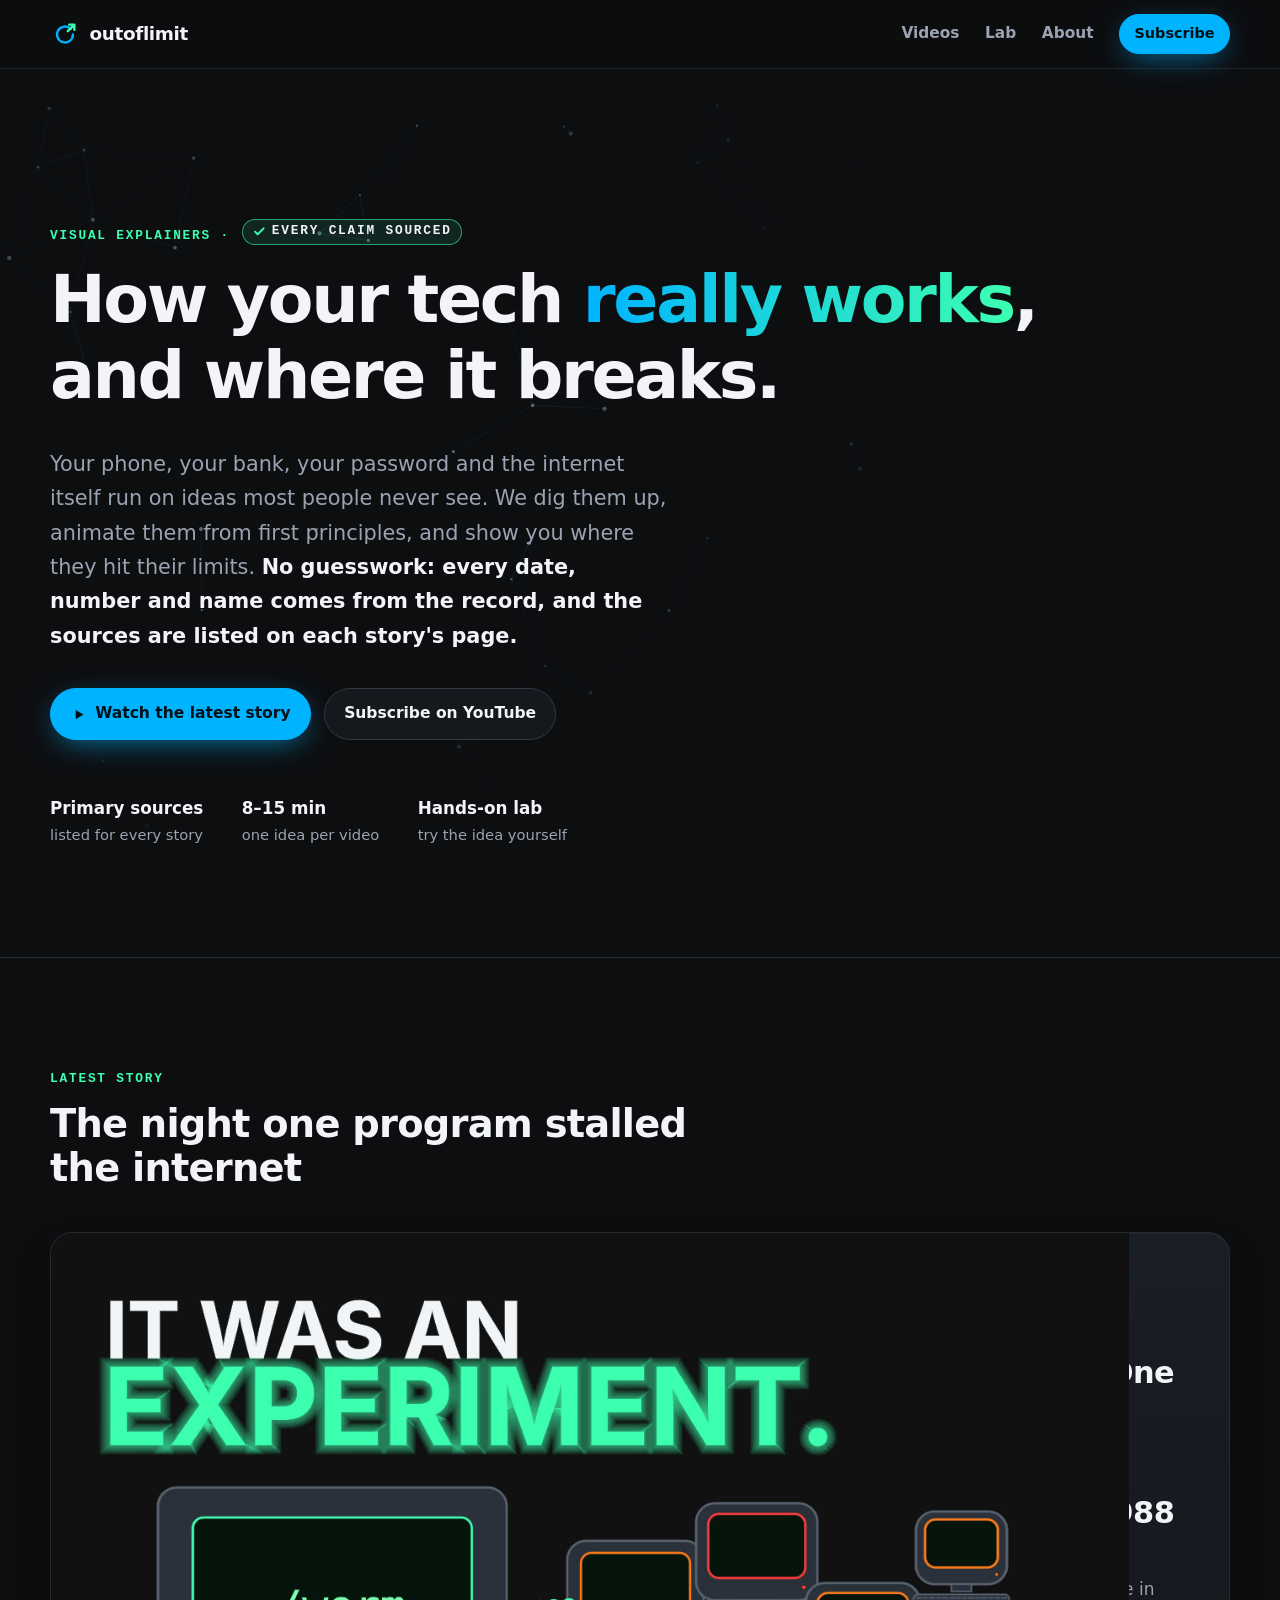
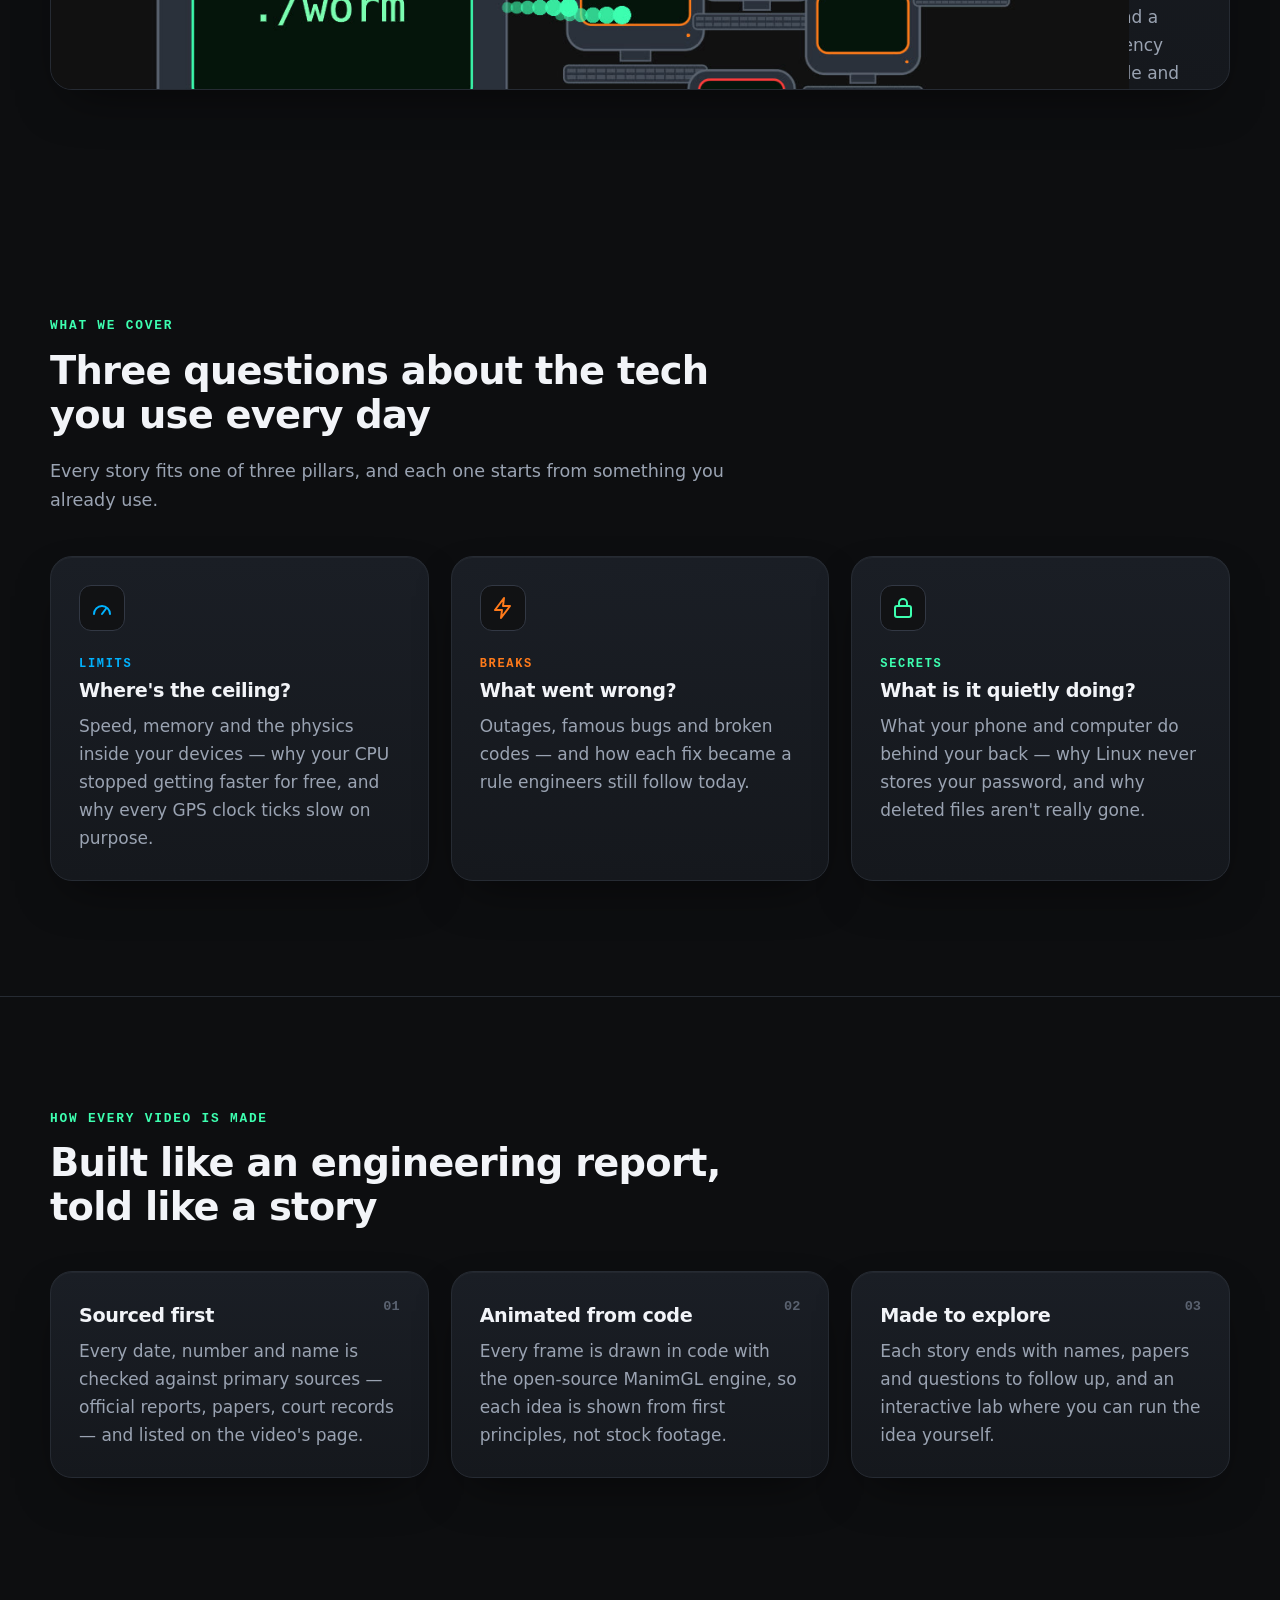
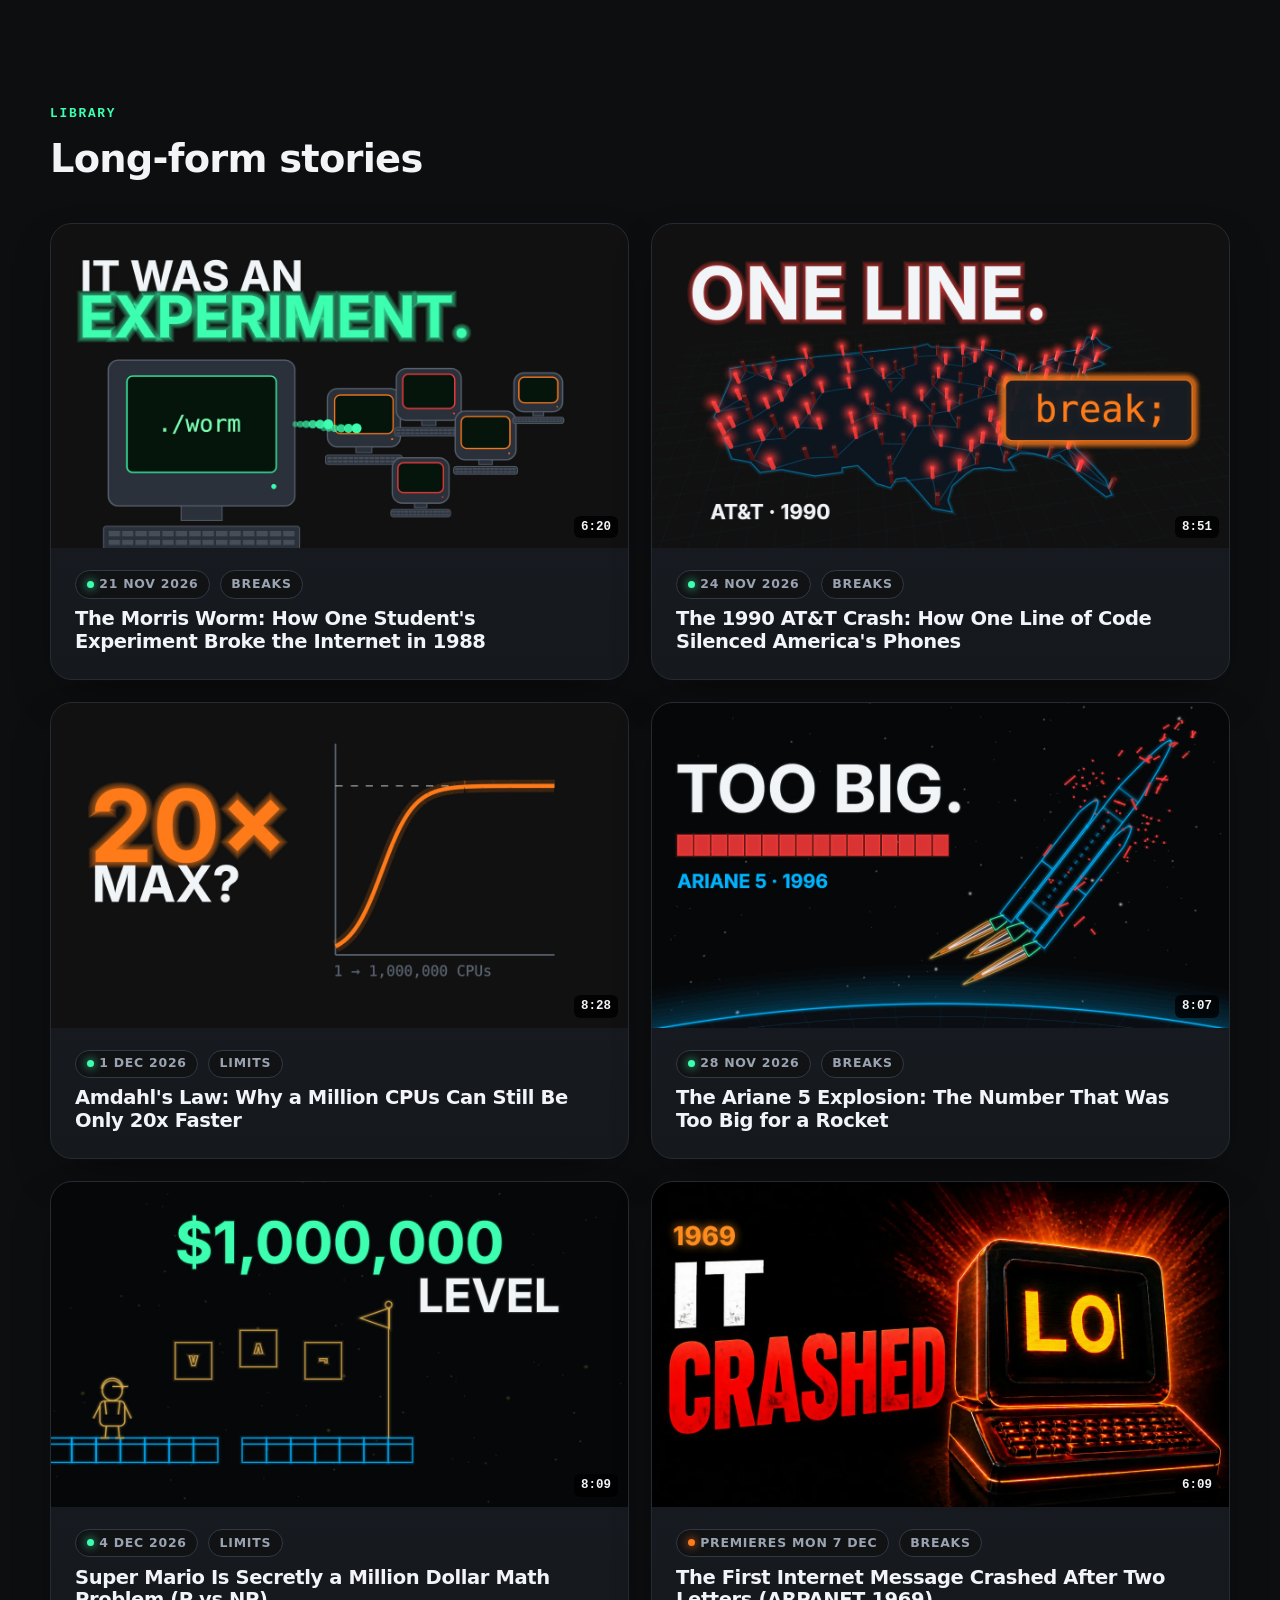
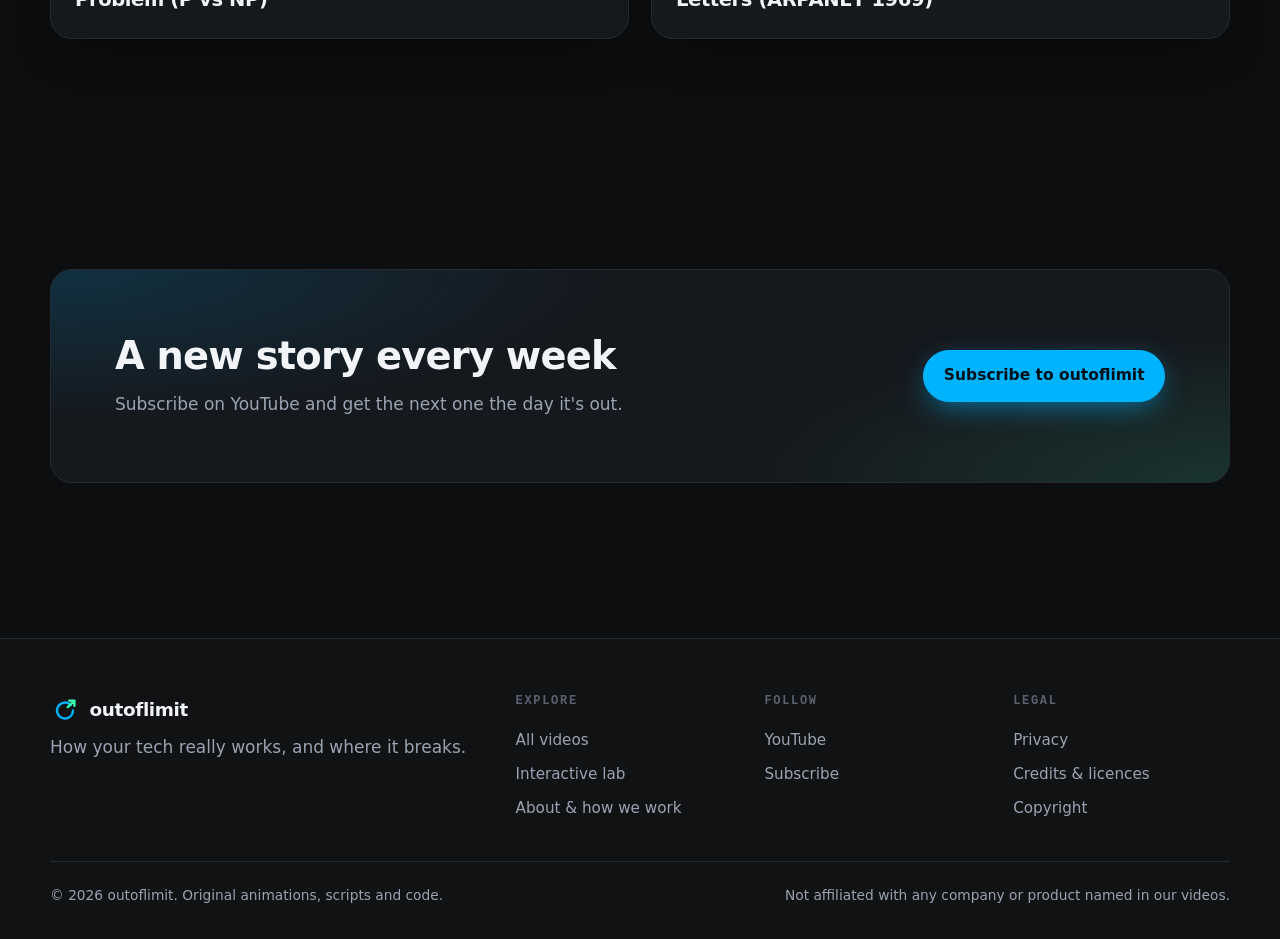
==== commit 24b8f6f2: "Publish site" ====
--- a/index.html
+++ b/index.html
@@ -18,9 +18,9 @@
     <script type="application/ld+json">
       {"@context":"https://schema.org","@type":"Organization","name":"outoflimit","url":"https://www.outoflimit.com/","logo":"https://www.outoflimit.com/favicon.svg","sameAs":["https://www.youtube.com/@outoflimit-w5o"]}
     </script>
-    <script type="module" crossorigin src="/assets/home-FhULKzup.js"></script>
-    <link rel="modulepreload" crossorigin href="/assets/main-CLWJINiO.js">
-    <link rel="stylesheet" crossorigin href="/assets/main-kDqNhFGe.css">
+    <script type="module" crossorigin src="/assets/home-DBvOzn4I.js"></script>
+    <link rel="modulepreload" crossorigin href="/assets/main-DYMHWyrZ.js">
+    <link rel="stylesheet" crossorigin href="/assets/main-B4R50dQf.css">
   </head>
   <body data-section="home">
     <a class="skip" href="#main">Skip to content</a>
@@ -186,6 +186,13 @@
                 <h3>Super Mario Is Secretly a Million Dollar Math Problem (P vs NP)</h3>
               </div>
             </a>
+            <a class="card video-card reveal" href="/videos/arpanet-first-message/">
+              <div class="thumb"><img src="/img/arpanet-first-message.jpg" width="1280" height="720" alt="The ARPANET first message thumbnail: IT CRASHED beside a terminal showing LO." loading="lazy" /><span class="duration">6:09</span></div>
+              <div class="body">
+                <div class="meta"><span class="chip"><span class="dot"></span><span data-release="2026-12-07T16:30:00Z" data-before="Premieres Mon 7 Dec" data-after="7 Dec 2026">7 Dec 2026</span></span><span class="chip">Breaks</span></div>
+                <h3>The First Internet Message Crashed After Two Letters (ARPANET 1969)</h3>
+              </div>
+            </a>
           </div>
         </div>
       </section>
--- a/assets/main-B4R50dQf.css
+++ b/assets/main-B4R50dQf.css
@@ -0,0 +1 @@
+:root{--bg:#0d0e10;--bg-2:#111214;--panel:#15181d;--panel-2:#1a1e25;--line:#262b33;--line-2:#323844;--text:#f2f4f8;--muted:#9aa3b2;--dim:#5a6270;--blue:#00b3ff;--orange:#ff7a1a;--mint:#3dffb0;--brass:#d4a64a;--red:#ff4d5e;--radius:14px;--radius-lg:22px;--wrap:1180px;--font:Inter, ui-sans-serif, system-ui, -apple-system, "Segoe UI", Roboto, "Helvetica Neue", Arial, sans-serif;--mono:ui-monospace, "SF Mono", "Cascadia Code", "Segoe UI Mono", Menlo, Consolas, monospace;--shadow:0 1px 0 #ffffff0a inset, 0 20px 50px -20px #0009;--lightningcss-light: ;--lightningcss-dark:initial;color-scheme:dark}*,:before,:after{box-sizing:border-box}html{scroll-behavior:smooth;-webkit-text-size-adjust:100%}@media (prefers-reduced-motion:reduce){html{scroll-behavior:auto}}body{background:var(--bg);color:var(--text);font:400 17px/1.65 var(--font);-webkit-font-smoothing:antialiased;text-rendering:optimizelegibility;margin:0}img{max-width:100%;height:auto;display:block}a{color:inherit;-webkit-text-decoration-color:color-mix(in srgb, var(--blue) 60%, transparent);text-decoration-color:color-mix(in srgb, var(--blue) 60%, transparent);text-underline-offset:3px}a:hover{color:var(--blue)}:focus-visible{outline:2px solid var(--blue);outline-offset:3px;border-radius:6px}h1,h2,h3{letter-spacing:-.02em;margin:0 0 .5em;line-height:1.15}h1{letter-spacing:-.035em;font-size:clamp(2.3rem,5.2vw,4.2rem);font-weight:800}h2{font-size:clamp(1.7rem,3vw,2.4rem);font-weight:750}h3{font-size:1.2rem;font-weight:700}p{margin:0 0 1em}.muted{color:var(--muted)}.wrap{width:min(100% - 40px, var(--wrap));margin-inline:auto}.narrow{width:min(100% - 40px,760px);margin-inline:auto}.skip{background:var(--blue);color:#000;z-index:100;border-radius:8px;padding:8px 14px;position:absolute;top:8px;left:-999px}.skip:focus{left:12px}.btn{border:1px solid var(--line-2);background:var(--panel);color:var(--text);cursor:pointer;border-radius:999px;align-items:center;gap:.5em;padding:.8em 1.25em;font-size:.97rem;font-weight:650;text-decoration:none;transition:transform .15s,background .15s,border-color .15s,box-shadow .15s;display:inline-flex}.btn:hover{color:var(--text);border-color:var(--dim);transform:translateY(-1px)}.btn-primary{background:var(--blue);border-color:var(--blue);color:#001018;box-shadow:0 8px 30px -8px color-mix(in srgb, var(--blue) 70%, transparent)}.btn-primary:hover{color:#001018;background:#33c4ff}.btn-sm{padding:.5em 1em;font-size:.9rem}.btn svg{width:1.1em;height:1.1em}.chip{font:600 .78rem/1 var(--font);letter-spacing:.06em;text-transform:uppercase;border:1px solid var(--line-2);color:var(--muted);background:var(--bg-2);border-radius:999px;align-items:center;gap:.45em;padding:.55em .85em;display:inline-flex}.chip .dot{background:var(--mint);width:7px;height:7px;box-shadow:0 0 10px var(--mint);border-radius:50%}.chip.is-soon .dot{background:var(--orange);box-shadow:0 0 10px var(--orange)}.eyebrow{font:700 .8rem/1 var(--mono);letter-spacing:.14em;text-transform:uppercase;color:var(--mint);margin-bottom:1rem;display:block}.site-header{z-index:50;background:color-mix(in srgb, var(--bg) 78%, transparent);-webkit-backdrop-filter:saturate(140%)blur(14px);border-bottom:1px solid color-mix(in srgb, var(--line) 70%, transparent);position:sticky;top:0}.header-row{justify-content:space-between;align-items:center;height:68px;display:flex}.brand{letter-spacing:-.02em;color:var(--text);align-items:center;gap:.6rem;font-size:1.15rem;font-weight:800;text-decoration:none;display:inline-flex}.brand:hover{color:var(--text)}.brand-mark{width:30px;height:30px;color:var(--blue)}.site-nav{align-items:center;gap:1.6rem;display:flex}.site-nav a:not(.btn){color:var(--muted);font-size:.96rem;font-weight:600;text-decoration:none}.site-nav a:not(.btn):hover,.site-nav a[aria-current=page]{color:var(--text)}.nav-toggle{cursor:pointer;background:0 0;border:0;width:42px;height:42px;display:none}.nav-toggle span{background:var(--text);width:22px;height:2px;margin:6px auto;transition:transform .2s;display:block}@media (width<=760px){.nav-toggle{display:block}.site-nav{background:var(--bg);border-bottom:1px solid var(--line);flex-direction:column;align-items:stretch;gap:0;padding:8px 20px 20px;display:none;position:absolute;inset:68px 0 auto}.site-nav.open{display:flex}.site-nav a:not(.btn){border-bottom:1px solid var(--line);padding:14px 4px}.site-nav .btn{justify-content:center;margin-top:14px}.nav-toggle[aria-expanded=true] span:first-child{transform:translateY(4px)rotate(45deg)}.nav-toggle[aria-expanded=true] span:last-child{transform:translateY(-4px)rotate(-45deg)}}section{padding:clamp(64px,9vw,120px) 0}.section-head{max-width:680px;margin-bottom:2.6rem}.section-head p{color:var(--muted);font-size:1.1rem}.divider{border-top:1px solid var(--line)}.hero{isolation:isolate;padding:clamp(80px,12vw,150px) 0 clamp(70px,9vw,110px);position:relative;overflow:hidden}.hero canvas{z-index:-1;opacity:.9;width:100%;height:100%;position:absolute;inset:0}.hero:after{content:"";z-index:-1;background:radial-gradient(60% 70% at 25% 40%, transparent 0, var(--bg) 85%), linear-gradient(to bottom, transparent 60%, var(--bg));position:absolute;inset:0}.hero h1 .accent{background:linear-gradient(90deg, var(--blue), var(--mint));color:#0000;-webkit-background-clip:text;background-clip:text}.hero .lead{color:var(--muted);max-width:620px;margin:1.2rem 0 2.2rem;font-size:clamp(1.1rem,1.7vw,1.3rem)}.hero .actions{flex-wrap:wrap;gap:.8rem;display:flex}.hero-meta{color:var(--muted);flex-wrap:wrap;gap:2.4rem;margin-top:3.4rem;font-size:.92rem;display:flex}.hero-meta strong{color:var(--text);font-size:1.05rem;display:block}.grid{gap:22px;display:grid}.grid-3{grid-template-columns:repeat(3,1fr)}.grid-2{grid-template-columns:repeat(2,1fr)}@media (width<=900px){.grid-3,.grid-2{grid-template-columns:1fr}}.card{background:linear-gradient(180deg, var(--panel-2), var(--panel));border:1px solid var(--line);border-radius:var(--radius-lg);box-shadow:var(--shadow);padding:28px;position:relative}.card h3{margin-top:.3rem}.card p{color:var(--muted);margin:0}.card .icon{border:1px solid var(--line-2);background:var(--bg-2);border-radius:12px;place-items:center;width:46px;height:46px;margin-bottom:1rem;display:grid}.card .icon svg{width:24px;height:24px}.pillar-limits .icon{color:var(--blue)}.pillar-breaks .icon{color:var(--orange)}.pillar-secrets .icon{color:var(--mint)}.pillar-tag{font:700 .75rem/1 var(--mono);letter-spacing:.14em;text-transform:uppercase}.pillar-limits .pillar-tag{color:var(--blue)}.pillar-breaks .pillar-tag{color:var(--orange)}.pillar-secrets .pillar-tag{color:var(--mint)}.video-card{color:var(--text);flex-direction:column;padding:0;text-decoration:none;transition:transform .2s,border-color .2s;display:flex;overflow:hidden}a.video-card:hover{border-color:var(--line-2);color:var(--text);transform:translateY(-3px)}.video-card .thumb{aspect-ratio:16/9;background:#000;position:relative}.video-card .thumb img{object-fit:cover;width:100%;height:100%}.video-card .thumb .duration{font:600 .78rem/1 var(--mono);background:#000c;border-radius:6px;padding:5px 7px;position:absolute;bottom:10px;right:10px}.video-card .body{flex-direction:column;flex:1;gap:.6rem;padding:22px 24px 26px;display:flex}.video-card h3{margin:0;font-size:1.22rem}.video-card .meta{flex-wrap:wrap;align-items:center;gap:.6rem;display:flex}.feature{grid-template-columns:1.25fr 1fr;gap:0;padding:0;display:grid;overflow:hidden}.feature .thumb{aspect-ratio:16/9;height:100%}.feature .thumb img{object-fit:cover;width:100%;height:100%}.feature .body{flex-direction:column;justify-content:center;gap:1rem;padding:clamp(26px,4vw,44px);display:flex}.feature h3{margin:0;font-size:clamp(1.4rem,2.4vw,1.9rem)}@media (width<=900px){.feature{grid-template-columns:1fr}}.steps{counter-reset:step}.steps .card:before{counter-increment:step;content:"0" counter(step);font:700 .85rem/1 var(--mono);color:var(--dim);position:absolute;top:28px;right:28px}.cta-band{border:1px solid var(--line);border-radius:var(--radius-lg);background:radial-gradient(80% 120% at 0% 0%, color-mix(in srgb, var(--blue) 16%, transparent), transparent 60%), radial-gradient(70% 120% at 100% 100%, color-mix(in srgb, var(--mint) 12%, transparent), transparent 60%), var(--panel);flex-wrap:wrap;justify-content:space-between;align-items:center;gap:1.6rem;padding:clamp(36px,6vw,64px);display:flex}.cta-band h2{margin:0 0 .3em}.cta-band p{color:var(--muted);margin:0}.crumbs{color:var(--muted);margin-bottom:1.4rem;font-size:.9rem}.crumbs a{color:var(--muted)}.article-head{padding:clamp(48px,7vw,84px) 0 28px}.article-head .meta{flex-wrap:wrap;gap:.6rem;margin-top:1.2rem;display:flex}.player{aspect-ratio:16/9;border-radius:var(--radius-lg);border:1px solid var(--line);box-shadow:var(--shadow);background:#000;position:relative;overflow:hidden}.player img,.player iframe{object-fit:cover;border:0;width:100%;height:100%;position:absolute;inset:0}.player .play{cursor:pointer;color:#fff;background:linear-gradient(#0000001a,#0000008c);border:0;place-items:center;width:100%;display:grid;position:absolute;inset:0}.player .play-inner{flex-direction:column;align-items:center;gap:.8rem;font-weight:650;display:flex}.player .play-icon{background:var(--blue);width:78px;height:78px;box-shadow:0 0 0 10px color-mix(in srgb, var(--blue) 25%, transparent);border-radius:50%;place-items:center;transition:transform .2s;display:grid}.player .play:hover .play-icon{transform:scale(1.06)}.player .play-icon svg{color:#001018;width:30px;height:30px;margin-left:4px}.player .note{color:#d7dbe2;text-shadow:0 1px 2px #000;text-align:center;background:#0000008c;border-radius:999px;max-width:90%;padding:6px 12px;font-size:.85rem;font-weight:500}@media (width<=560px){.player .play-icon{width:60px;height:60px}.player .note{font-size:.74rem}}.prose{font-size:1.08rem}.prose h2{margin-top:2.6rem}.prose p{color:#d6dae2}.toc{border:1px solid var(--line);border-radius:var(--radius);margin:0;padding:0;list-style:none;overflow:hidden}.toc li+li{border-top:1px solid var(--line)}.toc a{color:var(--text);gap:1rem;padding:14px 18px;text-decoration:none;display:flex}.toc a:hover{background:var(--panel);color:var(--text)}.toc.is-soon a{cursor:default;color:var(--muted)}.toc.is-soon a:hover{color:var(--muted);background:0 0}.toc-note{margin-top:.6rem;font-size:.9rem}.toc time{font:600 .92rem/1.6 var(--mono);color:var(--blue);min-width:3.4em}.figure{margin:2rem 0}.figure img{border-radius:var(--radius);border:1px solid var(--line)}.figure figcaption{color:var(--muted);margin-top:.6rem;font-size:.88rem}.callout{border:1px solid var(--line);border-left:3px solid var(--mint);background:var(--panel);border-radius:var(--radius);margin:1.6rem 0;padding:18px 22px}.callout p:last-child{margin:0}.sources{padding-left:1.2em}.sources li{color:#d6dae2;margin-bottom:.7rem}.sources .why{color:var(--muted);font-size:.92rem;display:block}details.transcript{border:1px solid var(--line);border-radius:var(--radius);background:var(--panel)}details.transcript summary{cursor:pointer;justify-content:space-between;padding:16px 20px;font-weight:650;list-style:none;display:flex}details.transcript summary:after{content:"+";color:var(--muted);font-size:1.3rem;line-height:1}details.transcript[open] summary:after{content:"–"}details.transcript .inner{color:#cdd2db;padding:0 22px 18px}details.transcript .inner p{margin:0 0 .85em}.lab{border:1px solid var(--line);border-radius:var(--radius-lg);background:var(--panel);box-shadow:var(--shadow);overflow:hidden}.lab-top{border-bottom:1px solid var(--line);flex-wrap:wrap;justify-content:space-between;align-items:center;gap:1rem;padding:16px 20px;display:flex}.lab-title{font:700 .85rem/1 var(--mono);letter-spacing:.1em;text-transform:uppercase;color:var(--mint)}.lab-stage{aspect-ratio:16/8;background:radial-gradient(80% 90%,#12161c,#0b0c0e);position:relative}.lab-stage canvas{width:100%;height:100%;position:absolute;inset:0}.lab-controls{border-top:1px solid var(--line);grid-template-columns:1.4fr 1fr;gap:18px;padding:18px 20px 20px;display:grid}@media (width<=760px){.lab-controls{grid-template-columns:1fr}.lab-stage{aspect-ratio:4/3}}.seg{flex-wrap:wrap;gap:6px;display:flex}.seg button{font:600 .88rem/1 var(--font);border:1px solid var(--line-2);background:var(--bg-2);color:var(--muted);cursor:pointer;border-radius:10px;padding:.7em .95em}.seg button[aria-pressed=true]{color:#001018;background:var(--mint);border-color:var(--mint)}.lab-label{color:var(--muted);margin-bottom:8px;font-size:.82rem;display:block}.stats{grid-template-columns:repeat(3,1fr);gap:8px;display:grid}.stat{background:var(--bg-2);border:1px solid var(--line);border-radius:10px;padding:10px 12px}.stat b{font:700 1.25rem/1.2 var(--mono);display:block}.stat span{color:var(--muted);font-size:.78rem}.stat.warn b{color:var(--orange)}.stat.bad b{color:var(--red)}.lab-actions{gap:8px;display:flex}.lab-label b{color:var(--text);font-family:var(--mono)}input.range{width:100%;accent-color:var(--mint);height:28px;margin:2px 0 0}pre.steps{background:var(--bg-2);border:1px solid var(--line);font:500 .86rem/1.6 var(--mono);color:var(--text);white-space:pre-wrap;overflow-wrap:anywhere;border-radius:10px;margin:14px 0 0;padding:12px 14px}.legal h2{margin-top:2.8rem;scroll-margin-top:90px}.legal p,.legal li{color:#d0d5dd}.notfound{text-align:center;place-items:center;min-height:60vh;display:grid}.reveal{opacity:0;transition:opacity .7s,transform .7s;transform:translateY(16px)}.reveal.in{opacity:1;transform:none}@media (prefers-reduced-motion:reduce){.reveal{opacity:1;transition:none;transform:none}}.site-footer{border-top:1px solid var(--line);background:var(--bg-2);margin-top:40px;padding-top:56px}.footer-grid{grid-template-columns:2fr 1fr 1fr 1fr;gap:32px;padding-bottom:40px;display:grid}.footer-grid nav{flex-direction:column;gap:.55rem;display:flex}.footer-grid nav a{color:var(--muted);font-size:.95rem;text-decoration:none}.footer-grid nav a:hover{color:var(--text)}.footer-h{font:700 .75rem/1 var(--mono);letter-spacing:.14em;text-transform:uppercase;color:var(--dim);margin-bottom:.8rem}.footer-base{border-top:1px solid var(--line);color:var(--muted);flex-wrap:wrap;justify-content:space-between;gap:12px;padding:22px 0 32px;font-size:.86rem;display:flex}@media (width<=760px){.footer-grid{grid-template-columns:1fr 1fr}.footer-grid>div:first-child{grid-column:1/-1}}.eyebrow .sourced{color:var(--text);border:1px solid color-mix(in srgb, var(--mint) 55%, transparent);background:color-mix(in srgb, var(--mint) 10%, transparent);border-radius:999px;align-items:center;gap:.4em;margin-left:.2em;padding:.35em .7em;text-decoration:none;display:inline-flex}.eyebrow .sourced svg{width:1.15em;height:1.15em;color:var(--mint)}.eyebrow .sourced:hover{color:var(--text);border-color:var(--mint);background:color-mix(in srgb, var(--mint) 18%, transparent)}.hero .lead .lead-proof{color:var(--text);font-weight:600}.legal h3[id],.prose h3[id]{scroll-margin-top:90px}@media (width<=480px){.eyebrow .sep{display:none}.eyebrow .sourced{margin:.7em 0 0}}.squeeze-stage{background:radial-gradient(80% 90%,#12161c,#0b0c0e);padding:22px 20px 18px}.bits-label{font:600 .78rem/1.4 var(--mono);color:var(--muted);justify-content:space-between;gap:1rem;margin-bottom:6px;display:flex}.bits-label .key{flex-wrap:wrap;gap:12px;display:flex}.bits-label .key i{align-items:center;gap:5px;font-style:normal;display:inline-flex}.bits-label .key i:before{content:"";background:currentColor;border-radius:2px;width:9px;height:9px}.bits{gap:2px;display:grid}.bits-64{grid-template-columns:repeat(64,1fr)}.bits-16{grid-template-columns:repeat(16,1fr);gap:5px;max-width:640px;margin-inline:auto}.bit{aspect-ratio:1/2.2;border:1px solid var(--line-2);background:0 0;border-radius:2px;transition:background .12s,border-color .12s}.bits-16 .bit{aspect-ratio:1/1.2;border-radius:4px}.bit.sign{color:var(--orange)}.bit.exp{color:var(--brass)}.bit.frac{color:var(--blue)}.bit.int{color:var(--mint)}.bit.on{background:currentColor;border-color:currentColor}.bits-64 .bit:nth-child(2),.bits-64 .bit:nth-child(13){margin-left:4px}.squeeze-funnel{background:linear-gradient(to bottom right, transparent 49.5%, var(--line-2) 50%, transparent 50.5%) left / 22% 100% no-repeat, linear-gradient(to bottom left, transparent 49.5%, var(--line-2) 50%, transparent 50.5%) right / 22% 100% no-repeat;max-width:92%;height:34px;margin:6px auto}.squeeze-status{text-align:center;color:var(--text);min-height:3em;margin:16px 0 0;font-size:.98rem}.lab.is-error .bits-16 .bit.on,.lab.is-error .squeeze-status{color:var(--red)}.lab.is-limited .squeeze-status{color:var(--orange)}.num-input{width:100%;font:600 1.15rem/1 var(--mono);border:1px solid var(--line-2);background:var(--bg-2);color:var(--text);border-radius:10px;padding:.6em .8em}.num-input:focus-visible{outline:2px solid var(--blue);outline-offset:1px}.stat b.small{font-size:1rem}@media (width<=560px){.bits-64{gap:1px}.bits-64 .bit{border-radius:1px}.bits-16{gap:3px}.stats.stats-squeeze{grid-template-columns:1fr 1fr}}.pizza-stage{background:radial-gradient(80% 90%,#12161c,#0b0c0e);padding:22px 20px 18px}.toppings{flex-wrap:wrap;justify-content:center;gap:8px;margin-bottom:18px;display:flex}.topping{border:1px solid var(--line-2);background:var(--bg-2);min-width:104px;color:var(--muted);font:600 .9rem/1.2 var(--font);cursor:pointer;border-radius:12px;flex-direction:column;align-items:center;gap:2px;padding:10px 14px;display:inline-flex}.topping .val{font:700 .82rem/1 var(--mono);text-transform:uppercase;letter-spacing:.08em;color:var(--orange)}.topping[aria-pressed=true]{border-color:var(--mint);color:var(--text)}.topping[aria-pressed=true] .val{color:var(--mint)}.topping:focus-visible{outline:2px solid var(--blue);outline-offset:2px}.friends{grid-template-columns:repeat(3,1fr);gap:10px;display:grid}.friends.many{grid-template-columns:repeat(5,1fr)}.friend{border:1px solid var(--line);background:var(--bg-2);border-radius:12px;padding:10px 12px;transition:border-color .2s,box-shadow .2s}.friend .who{font:700 .74rem/1 var(--mono);letter-spacing:.08em;text-transform:uppercase;color:var(--dim);margin-bottom:6px;display:block}.friend .wishes{color:var(--muted);font-size:.86rem;line-height:1.45}.friend .wishes i{color:var(--dim);font-style:normal}.friend .wish.met{color:var(--text);-webkit-text-decoration:underline 2px var(--mint);text-decoration:underline 2px var(--mint);text-underline-offset:3px}.friend.happy{border-color:var(--mint);box-shadow:0 0 0 1px color-mix(in srgb, var(--mint) 35%, transparent), 0 0 18px -6px var(--mint)}.friend.happy .who{color:var(--mint)}.friend.happy .who:after{content:" ★";color:var(--brass)}.pizza-status{text-align:center;color:var(--orange);min-height:1.5em;margin:16px 0 0;font-size:.95rem}.lab.is-solved .pizza-status,.stat.good b{color:var(--mint)}@media (width<=760px){.friends,.friends.many{grid-template-columns:1fr 1fr}.topping{min-width:88px}}.net-stage{background:radial-gradient(80% 90%,#12161c,#0b0c0e);padding:14px 16px 10px}.net-stage svg{width:100%;height:auto;display:block}.net-stage .link .hit{stroke:#0000;stroke-width:22px;cursor:pointer}.net-stage .link .wire{stroke:var(--blue);stroke-width:3px;opacity:.75;pointer-events:none}.net-stage .link:hover .wire,.net-stage .link:focus-visible .wire{stroke-width:5px;opacity:1}.net-stage .link:focus{outline:none}.net-stage .link.cut .wire{stroke:var(--red);stroke-dasharray:8 8;opacity:.8}.net-stage .node circle{fill:#0b0c0e;stroke:var(--blue);stroke-width:3px}.net-stage .node.end circle{stroke:var(--orange);stroke-width:3.5px}.net-stage .node text{fill:var(--muted);font:600 15px/1 var(--mono)}.net-stage .node.end text{fill:var(--text);font-size:17px}.net-stage .node.sri.crashed circle{stroke:var(--red);fill:#2a0d0d}.net-stage .node.sri.crashed text{fill:var(--red)}.net-stage .pkt rect{fill:#0b2533;stroke:var(--blue);stroke-width:2px}.net-stage .pkt text{fill:var(--orange);font:700 16px/1 var(--mono)}.net-stage .pkt.bad rect{fill:#2a0d0d;stroke:var(--red)}.net-stage .pkt.bad text{fill:var(--red)}.net-status{text-align:center;color:var(--orange);min-height:1.5em;margin:8px 0 0;font-size:.95rem}.word-input{width:100%;font:700 1.2rem/1.2 var(--mono);letter-spacing:.08em;text-transform:uppercase;border:1px solid var(--line-2);background:var(--bg-2);color:var(--text);border-radius:10px;padding:.55em .75em}.stats-net{grid-template-columns:repeat(4,1fr)}@media (width<=760px){.stats-net{grid-template-columns:1fr 1fr}}
